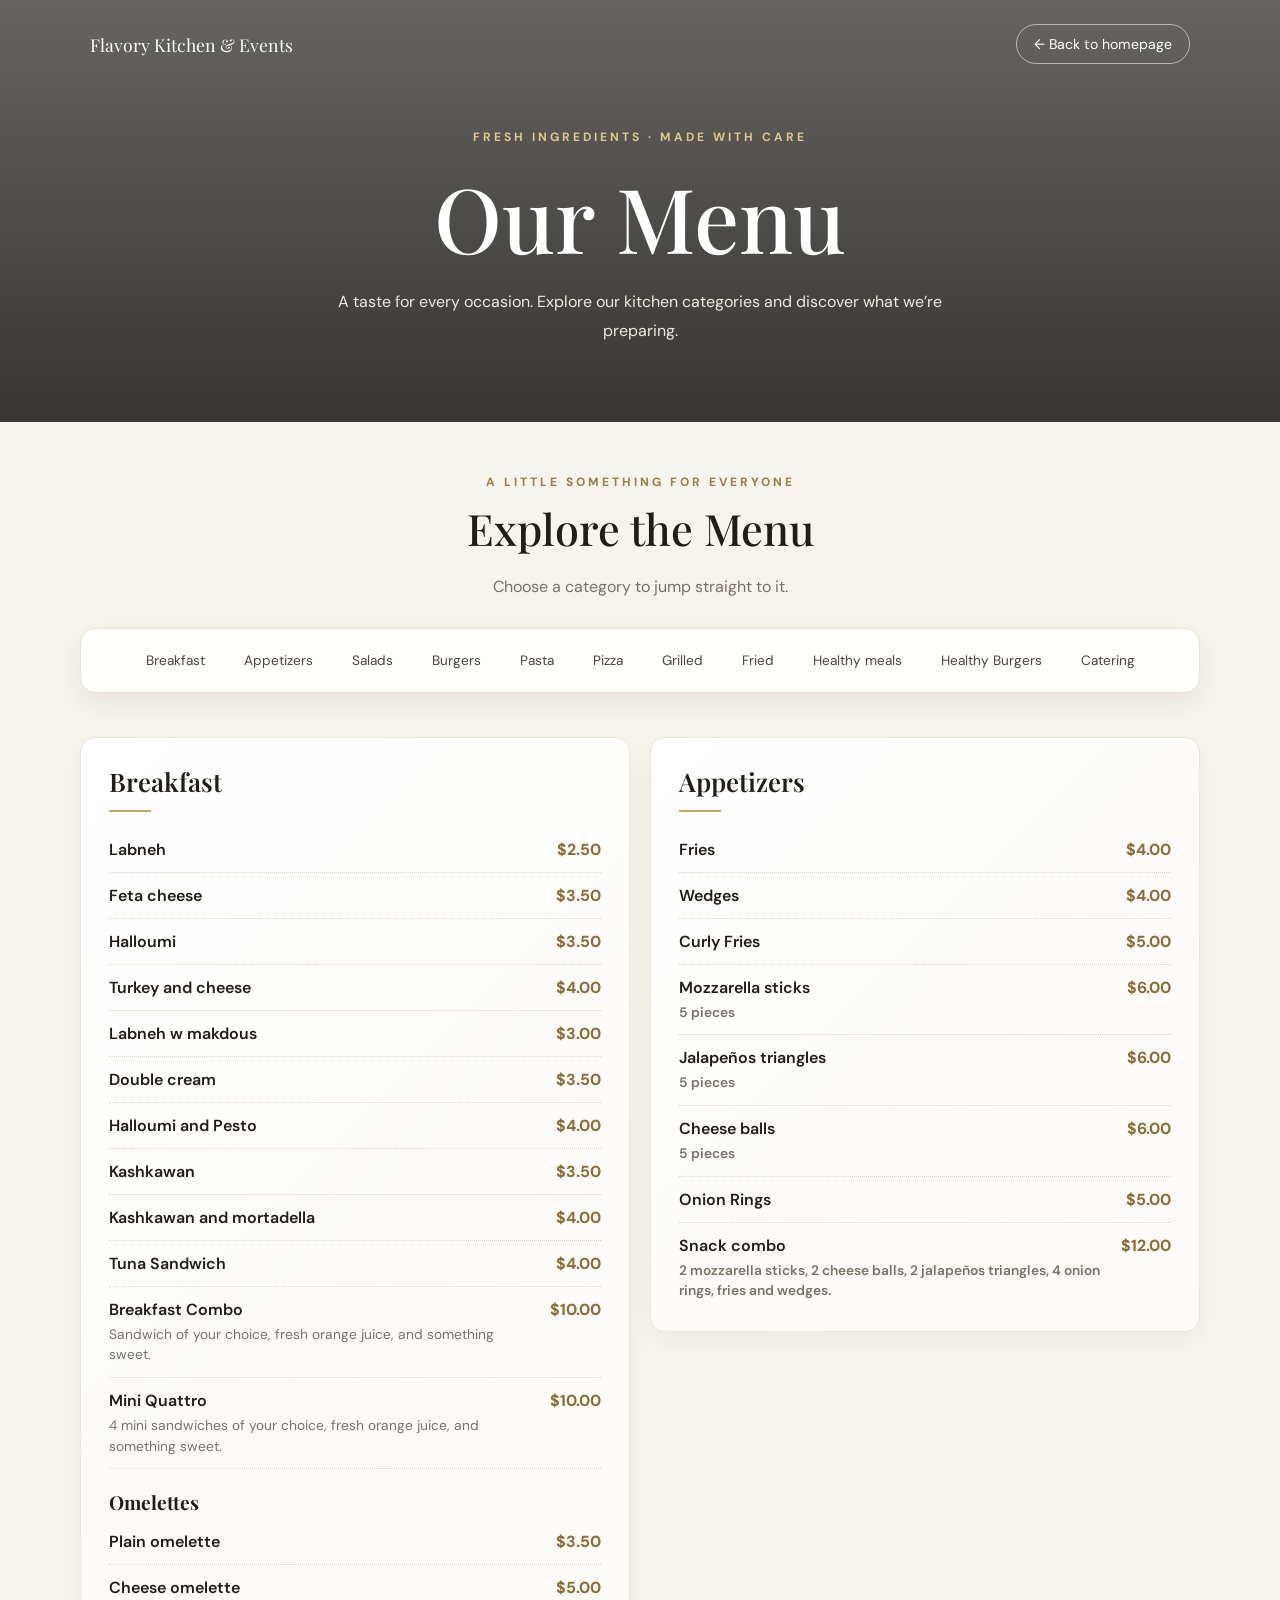
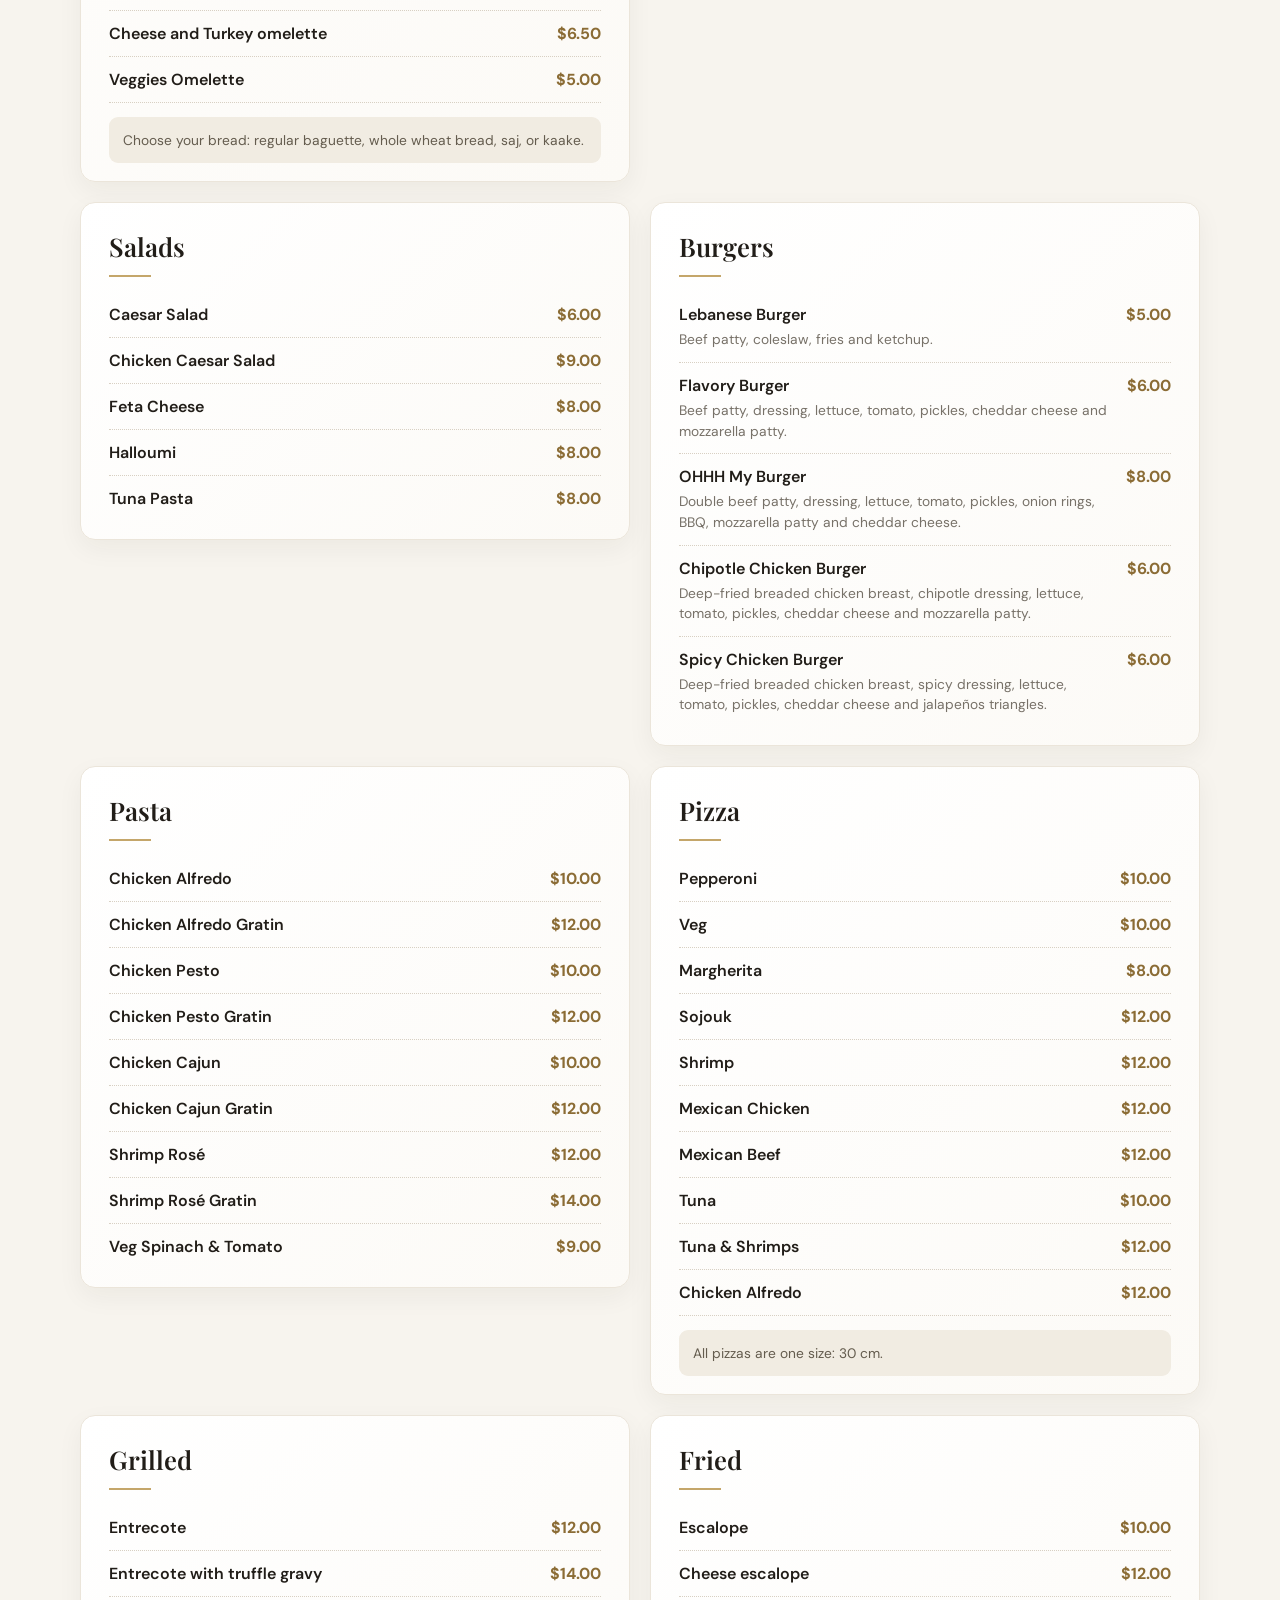
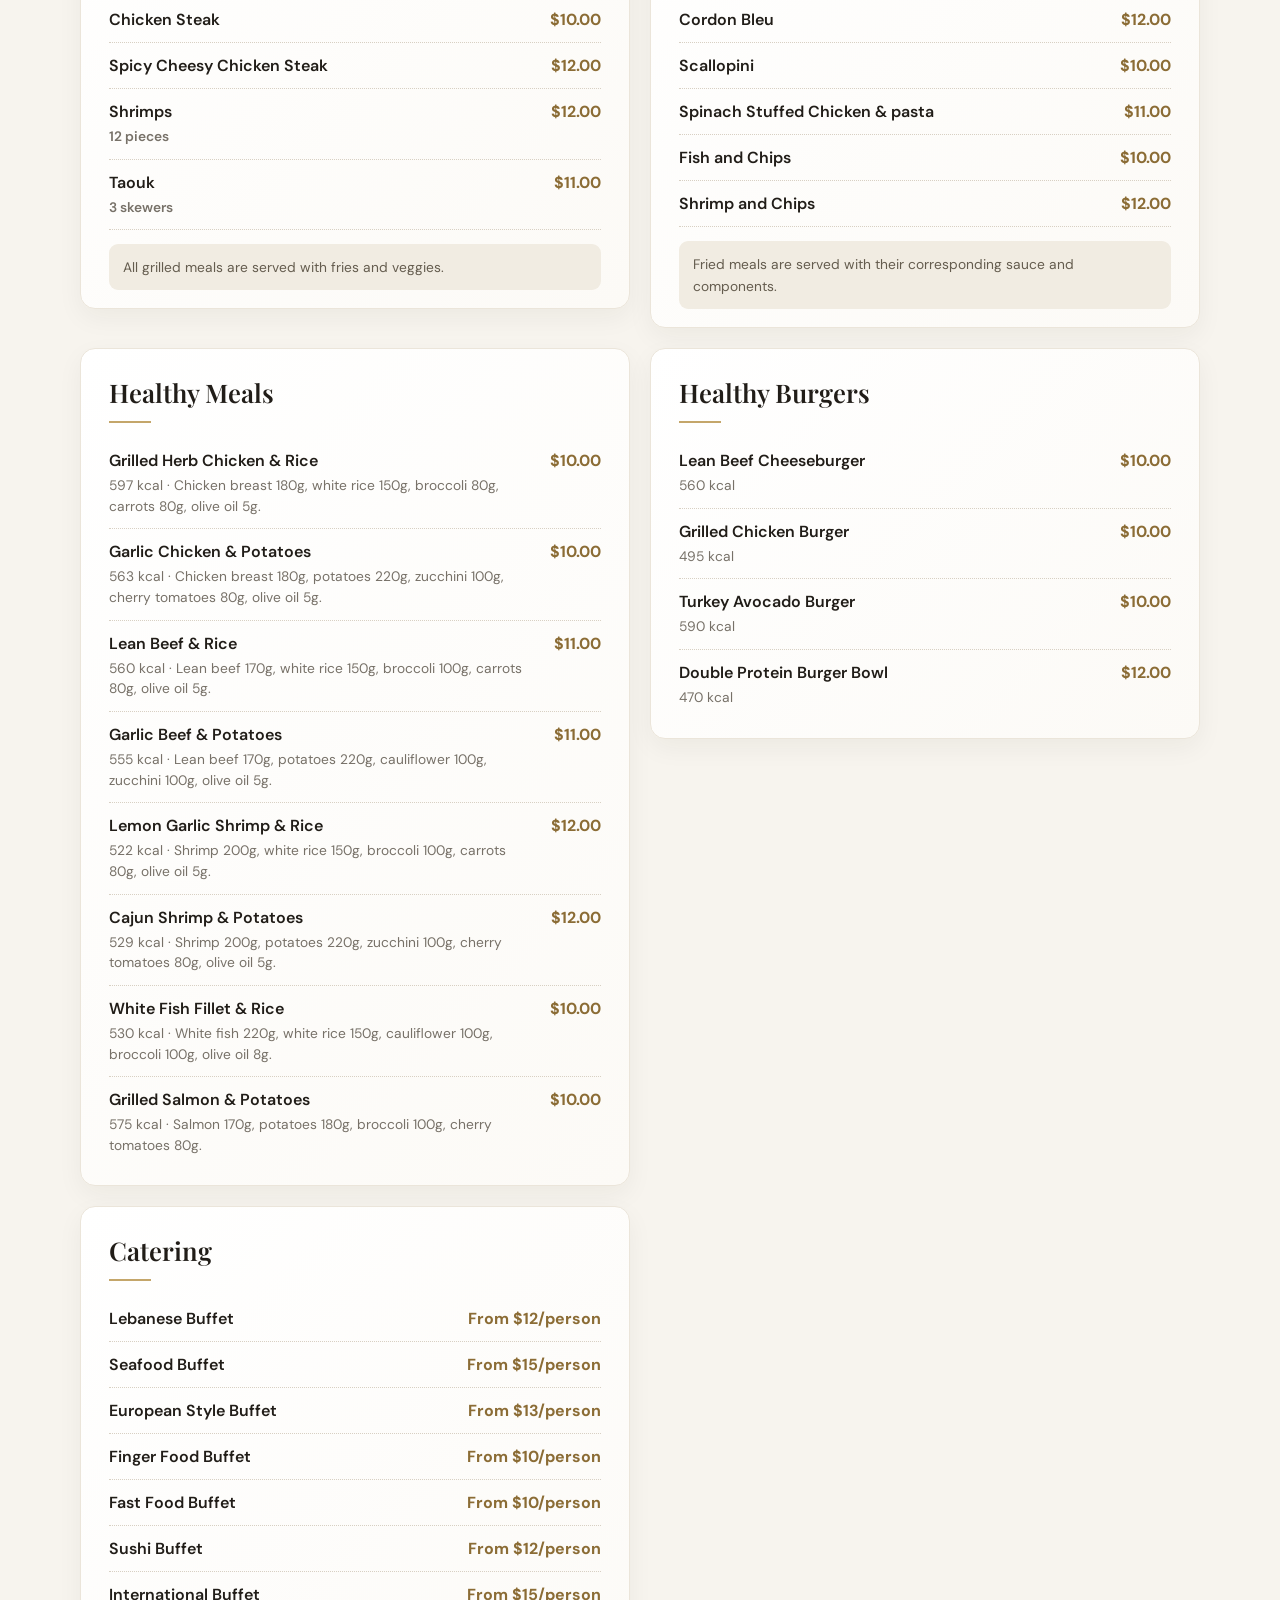
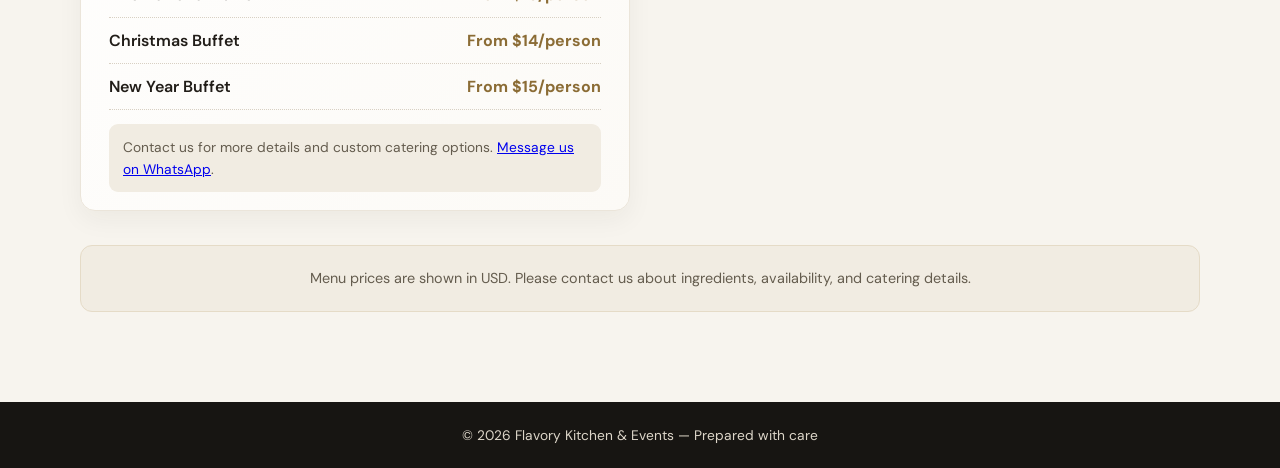
==== menu.html @ 2a4ef879 "Add breakfast combos and omelette choices" ====
<!DOCTYPE html>
<html lang="en">
<head>
  <meta charset="utf-8">
  <meta name="viewport" content="width=device-width, initial-scale=1">
  <meta name="description" content="Discover the Flavory Kitchen menu, prepared with care and inspired by fresh ingredients.">
  <title>Our Menu | Flavory Kitchen &amp; Events</title>
  <link rel="preconnect" href="https://fonts.googleapis.com">
  <link rel="preconnect" href="https://fonts.gstatic.com" crossorigin>
  <link href="https://fonts.googleapis.com/css2?family=DM+Sans:wght@400;500;600;700&family=Playfair+Display:wght@500;600;700&display=swap" rel="stylesheet">
  <style>
    :root { --ink:#211d18; --gold:#c4a66a; --cream:#f7f4ee; --muted:#777168; }
    * { box-sizing:border-box; }
    html { scroll-behavior:smooth; scroll-padding-top:24px; }
    body { margin:0; color:var(--ink); background:var(--cream); font-family:'DM Sans',sans-serif; }
    .hero { min-height:390px; padding:24px 7% 76px; color:#fff; text-align:center; background:linear-gradient(180deg,rgba(13,12,10,.62),rgba(13,12,10,.82)),url('https://images.unsplash.com/photo-1555244162-803834f70033?q=80&w=1800&auto=format&fit=crop') center 52%/cover; }
    .topbar { width:min(1200px,100%); margin:0 auto 65px; display:flex; justify-content:space-between; align-items:center; }
    .brand { color:#fff; text-decoration:none; font-family:'Playfair Display',serif; font-size:1.1rem; }
    .back { border:1px solid rgba(255,255,255,.55); border-radius:30px; padding:10px 17px; color:#fff; text-decoration:none; font-size:.88rem; transition:.2s; }
    .back:hover { border-color:var(--gold); color:var(--gold); }
    .eyebrow { color:#dfc58e; letter-spacing:3px; font-size:.75rem; font-weight:700; }
    h1,h2 { font-family:'Playfair Display',serif; }
    h1 { margin:12px 0; font-size:clamp(3rem,8vw,5.6rem); font-weight:500; }
    .hero p { max-width:620px; margin:0 auto; color:#eee9df; line-height:1.8; }
    main { width:min(1120px,88%); margin:auto; padding:52px 0 90px; }
    .intro { margin:0 auto 25px; text-align:center; }
    .intro .eyebrow { color:#9c7d43; }
    .intro h2 { margin:9px 0 10px; font-size:clamp(1.8rem,4vw,2.7rem); font-weight:500; }
    .intro p { color:var(--muted); line-height:1.7; }
    .category-nav { position:sticky; top:12px; z-index:5; display:flex; justify-content:center; flex-wrap:wrap; gap:9px; margin:28px 0 44px; padding:13px; border:1px solid #e8e1d5; border-radius:16px; background:rgba(255,255,255,.94); box-shadow:0 10px 30px rgba(37,30,18,.08); backdrop-filter:blur(10px); }
    .category-nav a { padding:9px 14px; border:1px solid transparent; border-radius:24px; color:#4b453a; text-decoration:none; font-size:.85rem; transition:.2s; }
    .category-nav a:hover,.category-nav a:focus-visible { color:#fff; background:#28231c; outline:none; }
    .menu-sections { display:grid; grid-template-columns:repeat(2,minmax(0,1fr)); gap:20px; align-items:start; }
    .menu-category { scroll-margin-top:125px; padding:26px 28px 18px; border:1px solid #ebe5da; border-radius:15px; background:linear-gradient(135deg,#fff 0%,#fcfaf6 100%); box-shadow:0 9px 26px rgba(40,32,20,.05); }
    .menu-category h2 { margin:0 0 5px; font-size:1.6rem; font-weight:600; }
    .rule { width:42px; height:2px; margin:12px 0 15px; background:var(--gold); }
    .menu-subheading { margin:20px 0 4px; font-family:'Playfair Display',serif; font-size:1.2rem; }
    .menu-item { display:flex; justify-content:space-between; gap:16px; padding:12px 0; border-bottom:1px dotted #d8d0c3; }
    .menu-item:last-child { border-bottom:0; }
    .item-name { font-weight:600; }
    .item-description { display:block; margin-top:4px; color:var(--muted); font-size:.86rem; line-height:1.5; }
    .item-price { flex:0 0 auto; color:#8b6c35; font-weight:700; white-space:nowrap; }
    .category-note { margin:14px 0 0; padding:12px 14px; border-radius:9px; color:#645c4e; background:#f1ece2; font-size:.86rem; line-height:1.6; }
    .note { margin:34px 0 0; padding:20px; border:1px solid #e5dbc7; border-radius:12px; color:#645c4e; text-align:center; line-height:1.7; background:#f1ece2; font-size:.9rem; }
    footer { padding:24px 16px; color:#ddd6c9; background:#171512; text-align:center; font-size:.86rem; }
    @media(max-width:700px) { .hero { min-height:340px; padding-bottom:58px; } .topbar { margin-bottom:55px; } .menu-sections { grid-template-columns:1fr; } .category-nav { position:static; } main { padding-top:40px; } }
    @media(prefers-reduced-motion:reduce) { html { scroll-behavior:auto; } *,*::before,*::after { transition:none !important; } }
  </style>
</head>
<body>
  <header class="hero">
    <div class="topbar">
      <a class="brand" href="index.html">Flavory Kitchen &amp; Events</a>
      <a class="back" href="index.html">← Back to homepage</a>
    </div>
    <div class="eyebrow">FRESH INGREDIENTS · MADE WITH CARE</div>
    <h1>Our Menu</h1>
    <p>A taste for every occasion. Explore our kitchen categories and discover what we’re preparing.</p>
  </header>
  <main>
    <div class="intro">
      <div class="eyebrow">A LITTLE SOMETHING FOR EVERYONE</div>
      <h2>Explore the Menu</h2>
      <p>Choose a category to jump straight to it.</p>
    </div>
    <nav class="category-nav" aria-label="Menu categories">
      <a href="#breakfast">Breakfast</a><a href="#appetizers">Appetizers</a><a href="#salads">Salads</a><a href="#burgers">Burgers</a><a href="#pasta">Pasta</a><a href="#pizza">Pizza</a><a href="#grilled">Grilled</a><a href="#fried">Fried</a><a href="#healthy-meals">Healthy meals</a><a href="#healthy-burgers">Healthy Burgers</a><a href="#catering">Catering</a>
    </nav>
    <div class="menu-sections">
      <section class="menu-category" id="breakfast">
        <h2>Breakfast</h2><div class="rule"></div>
        <div class="menu-item"><span class="item-name">Labneh</span><span class="item-price">$2.50</span></div>
        <div class="menu-item"><span class="item-name">Feta cheese</span><span class="item-price">$3.50</span></div>
        <div class="menu-item"><span class="item-name">Halloumi</span><span class="item-price">$3.50</span></div>
        <div class="menu-item"><span class="item-name">Turkey and cheese</span><span class="item-price">$4.00</span></div>
        <div class="menu-item"><span class="item-name">Labneh w makdous</span><span class="item-price">$3.00</span></div>
        <div class="menu-item"><span class="item-name">Double cream</span><span class="item-price">$3.50</span></div>
        <div class="menu-item"><span class="item-name">Halloumi and Pesto</span><span class="item-price">$4.00</span></div>
        <div class="menu-item"><span class="item-name">Kashkawan</span><span class="item-price">$3.50</span></div>
        <div class="menu-item"><span class="item-name">Kashkawan and mortadella</span><span class="item-price">$4.00</span></div>
        <div class="menu-item"><span class="item-name">Tuna Sandwich</span><span class="item-price">$4.00</span></div>
        <div class="menu-item"><span><span class="item-name">Breakfast Combo</span><span class="item-description">Sandwich of your choice, fresh orange juice, and something sweet.</span></span><span class="item-price">$10.00</span></div>
        <div class="menu-item"><span><span class="item-name">Mini Quattro</span><span class="item-description">4 mini sandwiches of your choice, fresh orange juice, and something sweet.</span></span><span class="item-price">$10.00</span></div>
        <h3 class="menu-subheading">Omelettes</h3>
        <div class="menu-item"><span class="item-name">Plain omelette</span><span class="item-price">$3.50</span></div>
        <div class="menu-item"><span class="item-name">Cheese omelette</span><span class="item-price">$5.00</span></div>
        <div class="menu-item"><span class="item-name">Cheese and Turkey omelette</span><span class="item-price">$6.50</span></div>
        <div class="menu-item"><span class="item-name">Veggies Omelette</span><span class="item-price">$5.00</span></div>
        <p class="category-note">Choose your bread: regular baguette, whole wheat bread, saj, or kaake.</p>
      </section>
      <section class="menu-category" id="appetizers">
        <h2>Appetizers</h2><div class="rule"></div>
        <div class="menu-item"><span class="item-name">Fries</span><span class="item-price">$4.00</span></div>
        <div class="menu-item"><span class="item-name">Wedges</span><span class="item-price">$4.00</span></div>
        <div class="menu-item"><span class="item-name">Curly Fries</span><span class="item-price">$5.00</span></div>
        <div class="menu-item"><span class="item-name">Mozzarella sticks<span class="item-description">5 pieces</span></span><span class="item-price">$6.00</span></div>
        <div class="menu-item"><span class="item-name">Jalapeños triangles<span class="item-description">5 pieces</span></span><span class="item-price">$6.00</span></div>
        <div class="menu-item"><span class="item-name">Cheese balls<span class="item-description">5 pieces</span></span><span class="item-price">$6.00</span></div>
        <div class="menu-item"><span class="item-name">Onion Rings</span><span class="item-price">$5.00</span></div>
        <div class="menu-item"><span class="item-name">Snack combo<span class="item-description">2 mozzarella sticks, 2 cheese balls, 2 jalapeños triangles, 4 onion rings, fries and wedges.</span></span><span class="item-price">$12.00</span></div>
      </section>
      <section class="menu-category" id="salads">
        <h2>Salads</h2><div class="rule"></div>
        <div class="menu-item"><span class="item-name">Caesar Salad</span><span class="item-price">$6.00</span></div>
        <div class="menu-item"><span class="item-name">Chicken Caesar Salad</span><span class="item-price">$9.00</span></div>
        <div class="menu-item"><span class="item-name">Feta Cheese</span><span class="item-price">$8.00</span></div>
        <div class="menu-item"><span class="item-name">Halloumi</span><span class="item-price">$8.00</span></div>
        <div class="menu-item"><span class="item-name">Tuna Pasta</span><span class="item-price">$8.00</span></div>
      </section>
      <section class="menu-category" id="burgers">
        <h2>Burgers</h2><div class="rule"></div>
        <div class="menu-item"><span><span class="item-name">Lebanese Burger</span><span class="item-description">Beef patty, coleslaw, fries and ketchup.</span></span><span class="item-price">$5.00</span></div>
        <div class="menu-item"><span><span class="item-name">Flavory Burger</span><span class="item-description">Beef patty, dressing, lettuce, tomato, pickles, cheddar cheese and mozzarella patty.</span></span><span class="item-price">$6.00</span></div>
        <div class="menu-item"><span><span class="item-name">OHHH My Burger</span><span class="item-description">Double beef patty, dressing, lettuce, tomato, pickles, onion rings, BBQ, mozzarella patty and cheddar cheese.</span></span><span class="item-price">$8.00</span></div>
        <div class="menu-item"><span><span class="item-name">Chipotle Chicken Burger</span><span class="item-description">Deep-fried breaded chicken breast, chipotle dressing, lettuce, tomato, pickles, cheddar cheese and mozzarella patty.</span></span><span class="item-price">$6.00</span></div>
        <div class="menu-item"><span><span class="item-name">Spicy Chicken Burger</span><span class="item-description">Deep-fried breaded chicken breast, spicy dressing, lettuce, tomato, pickles, cheddar cheese and jalapeños triangles.</span></span><span class="item-price">$6.00</span></div>
      </section>
      <section class="menu-category" id="pasta">
        <h2>Pasta</h2><div class="rule"></div>
        <div class="menu-item"><span class="item-name">Chicken Alfredo</span><span class="item-price">$10.00</span></div>
        <div class="menu-item"><span class="item-name">Chicken Alfredo Gratin</span><span class="item-price">$12.00</span></div>
        <div class="menu-item"><span class="item-name">Chicken Pesto</span><span class="item-price">$10.00</span></div>
        <div class="menu-item"><span class="item-name">Chicken Pesto Gratin</span><span class="item-price">$12.00</span></div>
        <div class="menu-item"><span class="item-name">Chicken Cajun</span><span class="item-price">$10.00</span></div>
        <div class="menu-item"><span class="item-name">Chicken Cajun Gratin</span><span class="item-price">$12.00</span></div>
        <div class="menu-item"><span class="item-name">Shrimp Rosé</span><span class="item-price">$12.00</span></div>
        <div class="menu-item"><span class="item-name">Shrimp Rosé Gratin</span><span class="item-price">$14.00</span></div>
        <div class="menu-item"><span class="item-name">Veg Spinach &amp; Tomato</span><span class="item-price">$9.00</span></div>
      </section>
      <section class="menu-category" id="pizza">
        <h2>Pizza</h2><div class="rule"></div>
        <div class="menu-item"><span class="item-name">Pepperoni</span><span class="item-price">$10.00</span></div>
        <div class="menu-item"><span class="item-name">Veg</span><span class="item-price">$10.00</span></div>
        <div class="menu-item"><span class="item-name">Margherita</span><span class="item-price">$8.00</span></div>
        <div class="menu-item"><span class="item-name">Sojouk</span><span class="item-price">$12.00</span></div>
        <div class="menu-item"><span class="item-name">Shrimp</span><span class="item-price">$12.00</span></div>
        <div class="menu-item"><span class="item-name">Mexican Chicken</span><span class="item-price">$12.00</span></div>
        <div class="menu-item"><span class="item-name">Mexican Beef</span><span class="item-price">$12.00</span></div>
        <div class="menu-item"><span class="item-name">Tuna</span><span class="item-price">$10.00</span></div>
        <div class="menu-item"><span class="item-name">Tuna &amp; Shrimps</span><span class="item-price">$12.00</span></div>
        <div class="menu-item"><span class="item-name">Chicken Alfredo</span><span class="item-price">$12.00</span></div>
        <p class="category-note">All pizzas are one size: 30 cm.</p>
      </section>
      <section class="menu-category" id="grilled">
        <h2>Grilled</h2><div class="rule"></div>
        <div class="menu-item"><span class="item-name">Entrecote</span><span class="item-price">$12.00</span></div>
        <div class="menu-item"><span class="item-name">Entrecote with truffle gravy</span><span class="item-price">$14.00</span></div>
        <div class="menu-item"><span class="item-name">Chicken Steak</span><span class="item-price">$10.00</span></div>
        <div class="menu-item"><span class="item-name">Spicy Cheesy Chicken Steak</span><span class="item-price">$12.00</span></div>
        <div class="menu-item"><span class="item-name">Shrimps<span class="item-description">12 pieces</span></span><span class="item-price">$12.00</span></div>
        <div class="menu-item"><span class="item-name">Taouk<span class="item-description">3 skewers</span></span><span class="item-price">$11.00</span></div>
        <p class="category-note">All grilled meals are served with fries and veggies.</p>
      </section>
      <section class="menu-category" id="fried">
        <h2>Fried</h2><div class="rule"></div>
        <div class="menu-item"><span class="item-name">Escalope</span><span class="item-price">$10.00</span></div>
        <div class="menu-item"><span class="item-name">Cheese escalope</span><span class="item-price">$12.00</span></div>
        <div class="menu-item"><span class="item-name">Cordon Bleu</span><span class="item-price">$12.00</span></div>
        <div class="menu-item"><span class="item-name">Scallopini</span><span class="item-price">$10.00</span></div>
        <div class="menu-item"><span class="item-name">Spinach Stuffed Chicken &amp; pasta</span><span class="item-price">$11.00</span></div>
        <div class="menu-item"><span class="item-name">Fish and Chips</span><span class="item-price">$10.00</span></div>
        <div class="menu-item"><span class="item-name">Shrimp and Chips</span><span class="item-price">$12.00</span></div>
        <p class="category-note">Fried meals are served with their corresponding sauce and components.</p>
      </section>
      <section class="menu-category" id="healthy-meals">
        <h2>Healthy Meals</h2><div class="rule"></div>
        <div class="menu-item"><span><span class="item-name">Grilled Herb Chicken &amp; Rice</span><span class="item-description">597 kcal · Chicken breast 180g, white rice 150g, broccoli 80g, carrots 80g, olive oil 5g.</span></span><span class="item-price">$10.00</span></div>
        <div class="menu-item"><span><span class="item-name">Garlic Chicken &amp; Potatoes</span><span class="item-description">563 kcal · Chicken breast 180g, potatoes 220g, zucchini 100g, cherry tomatoes 80g, olive oil 5g.</span></span><span class="item-price">$10.00</span></div>
        <div class="menu-item"><span><span class="item-name">Lean Beef &amp; Rice</span><span class="item-description">560 kcal · Lean beef 170g, white rice 150g, broccoli 100g, carrots 80g, olive oil 5g.</span></span><span class="item-price">$11.00</span></div>
        <div class="menu-item"><span><span class="item-name">Garlic Beef &amp; Potatoes</span><span class="item-description">555 kcal · Lean beef 170g, potatoes 220g, cauliflower 100g, zucchini 100g, olive oil 5g.</span></span><span class="item-price">$11.00</span></div>
        <div class="menu-item"><span><span class="item-name">Lemon Garlic Shrimp &amp; Rice</span><span class="item-description">522 kcal · Shrimp 200g, white rice 150g, broccoli 100g, carrots 80g, olive oil 5g.</span></span><span class="item-price">$12.00</span></div>
        <div class="menu-item"><span><span class="item-name">Cajun Shrimp &amp; Potatoes</span><span class="item-description">529 kcal · Shrimp 200g, potatoes 220g, zucchini 100g, cherry tomatoes 80g, olive oil 5g.</span></span><span class="item-price">$12.00</span></div>
        <div class="menu-item"><span><span class="item-name">White Fish Fillet &amp; Rice</span><span class="item-description">530 kcal · White fish 220g, white rice 150g, cauliflower 100g, broccoli 100g, olive oil 8g.</span></span><span class="item-price">$10.00</span></div>
        <div class="menu-item"><span><span class="item-name">Grilled Salmon &amp; Potatoes</span><span class="item-description">575 kcal · Salmon 170g, potatoes 180g, broccoli 100g, cherry tomatoes 80g.</span></span><span class="item-price">$10.00</span></div>
      </section>
      <section class="menu-category" id="healthy-burgers">
        <h2>Healthy Burgers</h2><div class="rule"></div>
        <div class="menu-item"><span><span class="item-name">Lean Beef Cheeseburger</span><span class="item-description">560 kcal</span></span><span class="item-price">$10.00</span></div>
        <div class="menu-item"><span><span class="item-name">Grilled Chicken Burger</span><span class="item-description">495 kcal</span></span><span class="item-price">$10.00</span></div>
        <div class="menu-item"><span><span class="item-name">Turkey Avocado Burger</span><span class="item-description">590 kcal</span></span><span class="item-price">$10.00</span></div>
        <div class="menu-item"><span><span class="item-name">Double Protein Burger Bowl</span><span class="item-description">470 kcal</span></span><span class="item-price">$12.00</span></div>
      </section>
      <section class="menu-category" id="catering">
        <h2>Catering</h2><div class="rule"></div>
        <div class="menu-item"><span class="item-name">Lebanese Buffet</span><span class="item-price">From $12/person</span></div>
        <div class="menu-item"><span class="item-name">Seafood Buffet</span><span class="item-price">From $15/person</span></div>
        <div class="menu-item"><span class="item-name">European Style Buffet</span><span class="item-price">From $13/person</span></div>
        <div class="menu-item"><span class="item-name">Finger Food Buffet</span><span class="item-price">From $10/person</span></div>
        <div class="menu-item"><span class="item-name">Fast Food Buffet</span><span class="item-price">From $10/person</span></div>
        <div class="menu-item"><span class="item-name">Sushi Buffet</span><span class="item-price">From $12/person</span></div>
        <div class="menu-item"><span class="item-name">International Buffet</span><span class="item-price">From $15/person</span></div>
        <div class="menu-item"><span class="item-name">Christmas Buffet</span><span class="item-price">From $14/person</span></div>
        <div class="menu-item"><span class="item-name">New Year Buffet</span><span class="item-price">From $15/person</span></div>
        <p class="category-note">Contact us for more details and custom catering options. <a href="https://wa.me/96181724372" target="_blank" rel="noopener noreferrer">Message us on WhatsApp</a>.</p>
      </section>
    </div>
    <p class="note">Menu prices are shown in USD. Please contact us about ingredients, availability, and catering details.</p>
  </main>
  <footer>© 2026 Flavory Kitchen &amp; Events — Prepared with care</footer>
</body>
</html>
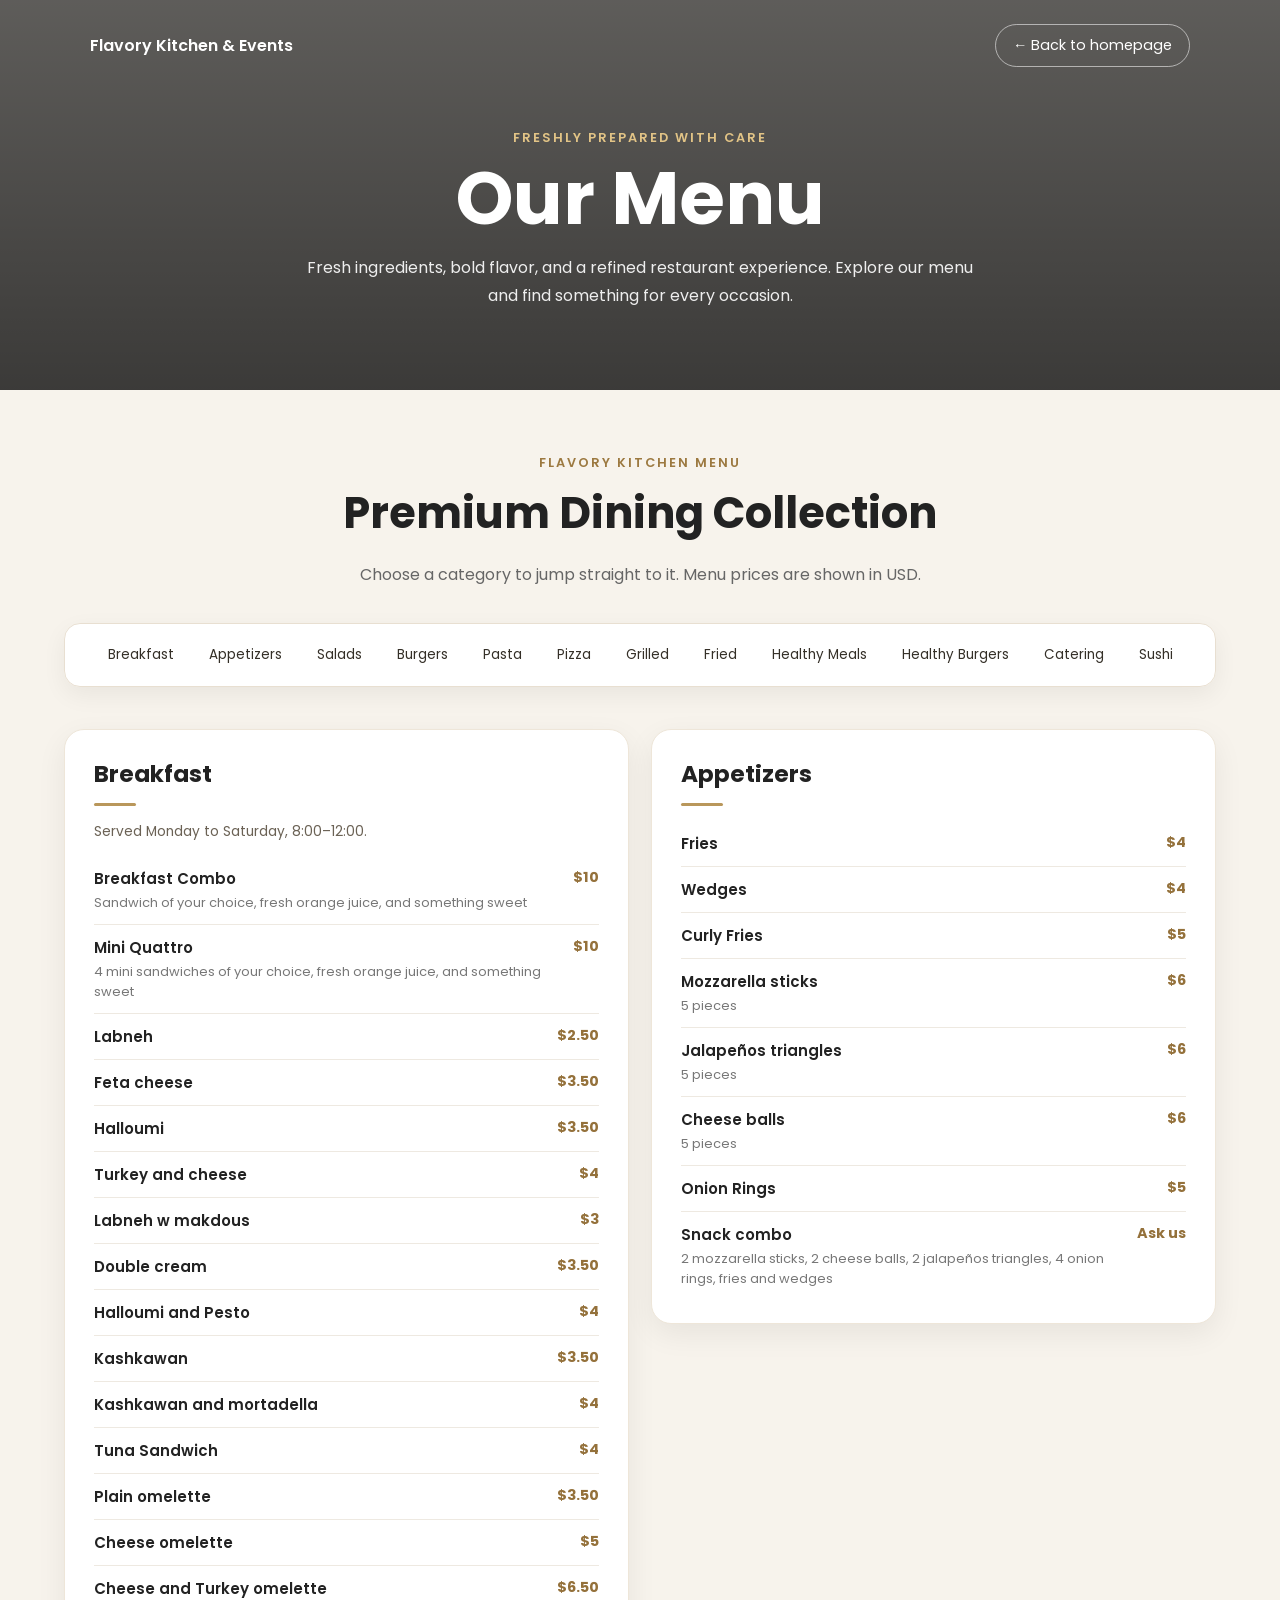
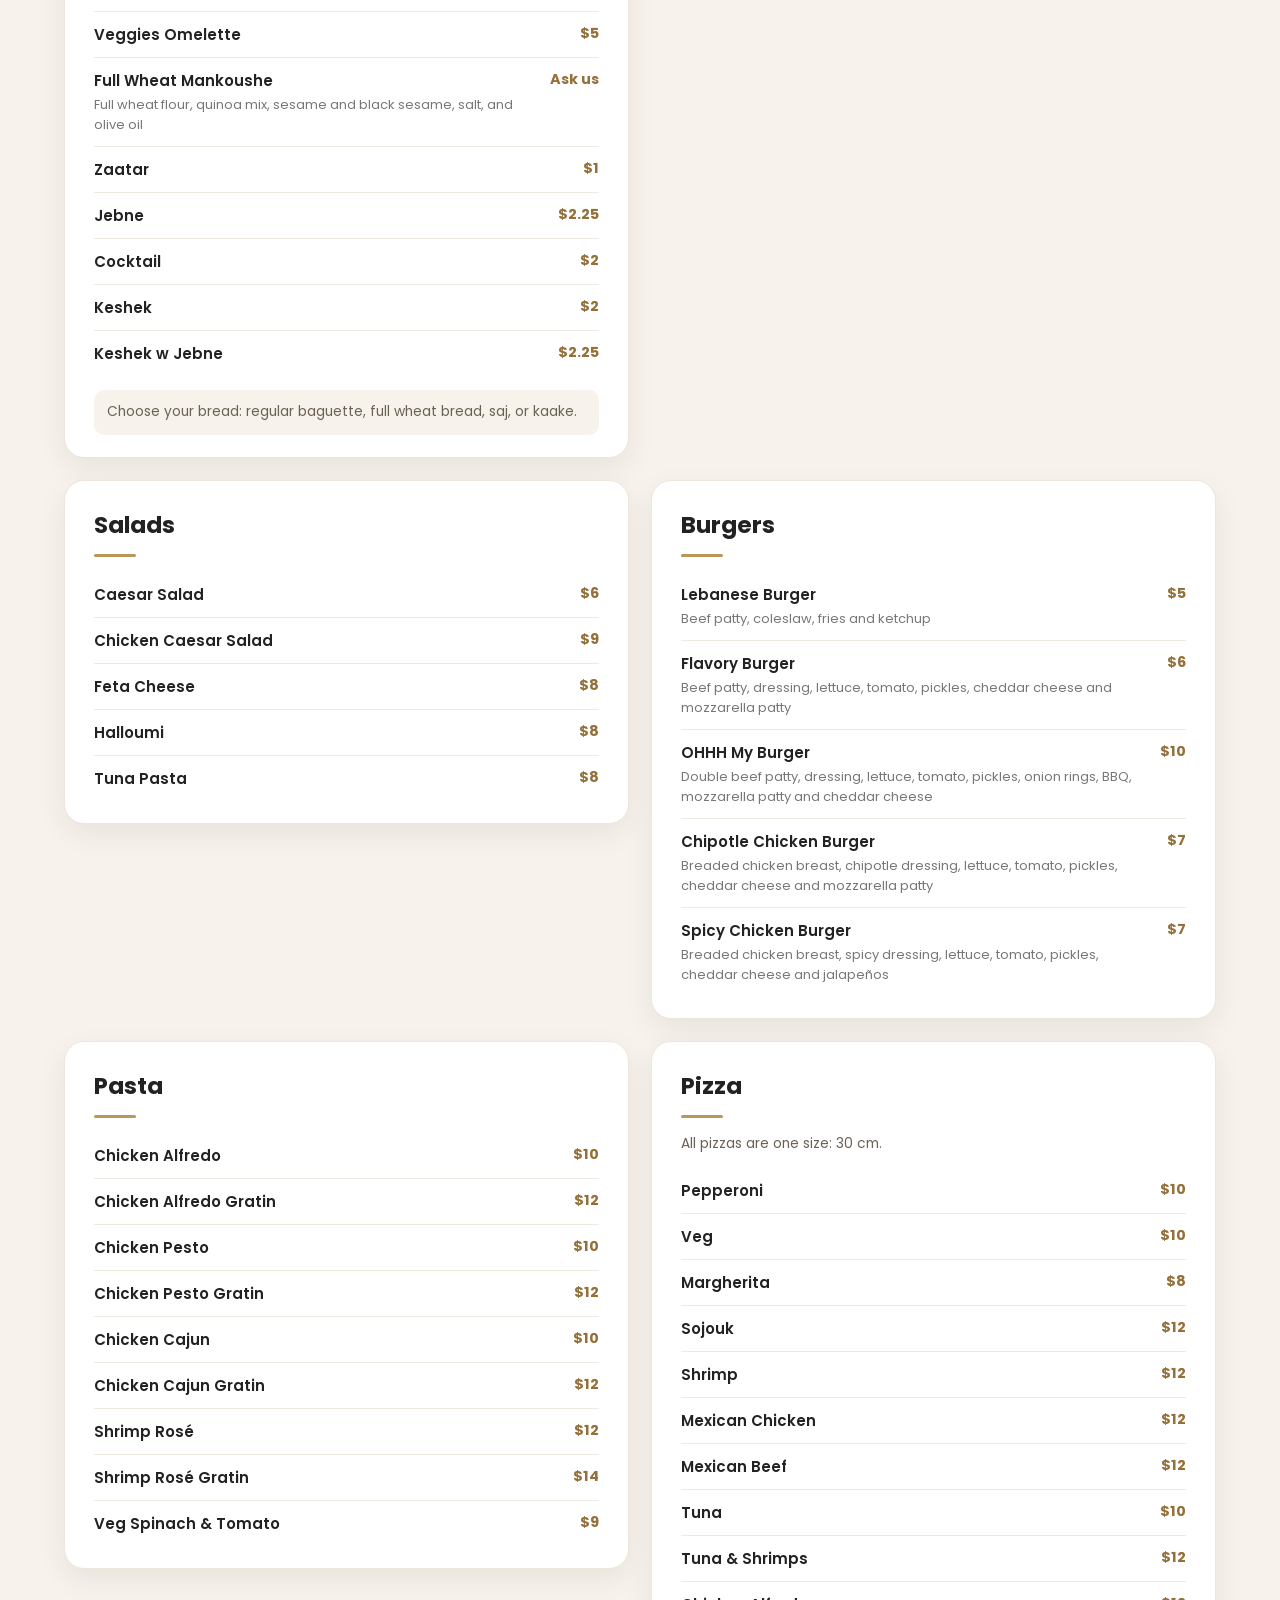
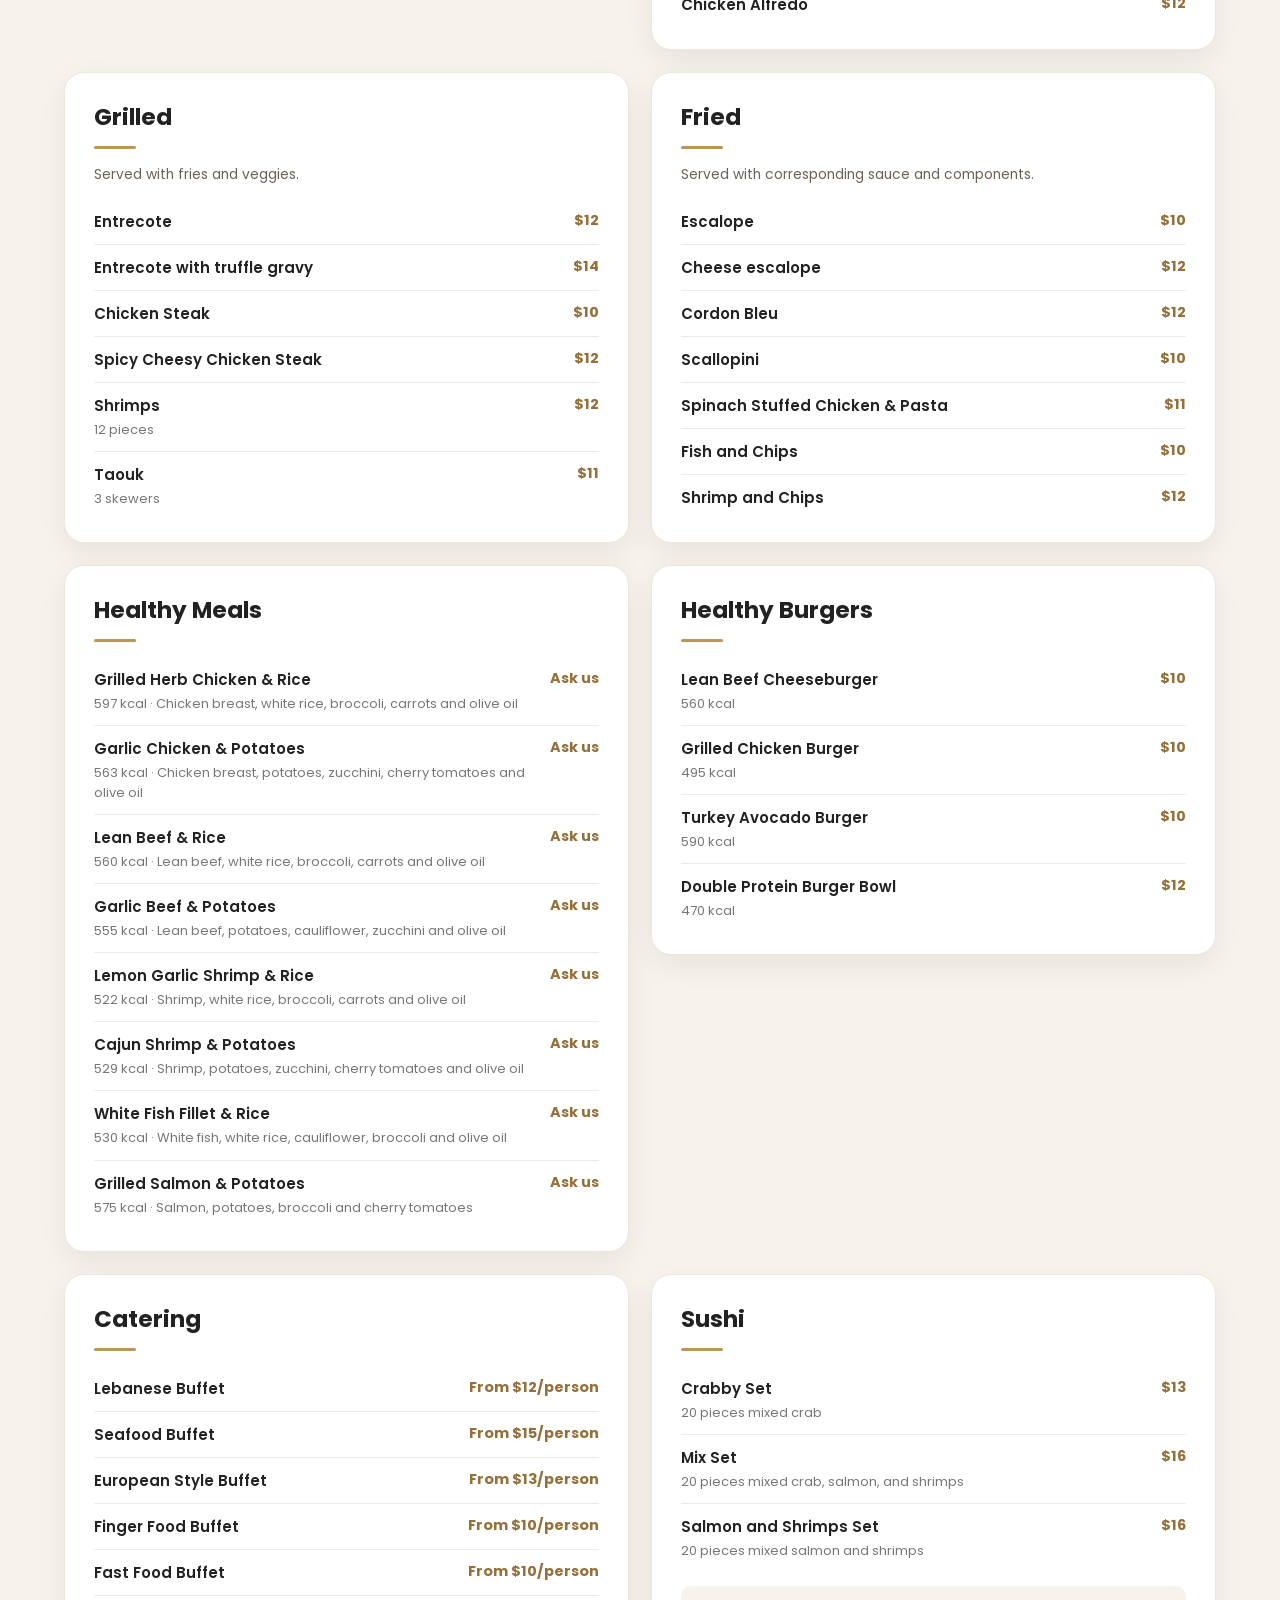
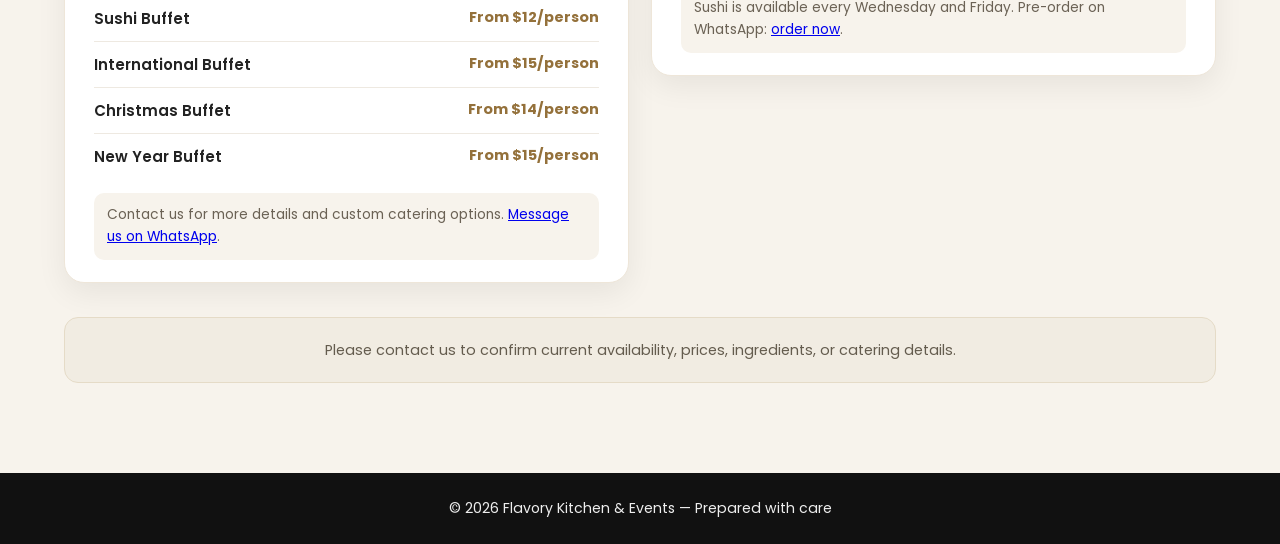
==== commit 86887e7a: "Restore standalone menu to earlier homepage design and content" ====
--- a/menu.html
+++ b/menu.html
@@ -3,47 +3,49 @@
 <head>
   <meta charset="utf-8">
   <meta name="viewport" content="width=device-width, initial-scale=1">
-  <meta name="description" content="Discover the Flavory Kitchen menu, prepared with care and inspired by fresh ingredients.">
+  <meta name="description" content="Explore the Flavory Kitchen menu, including breakfast, appetizers, burgers, pasta, pizza, sushi, and catering.">
   <title>Our Menu | Flavory Kitchen &amp; Events</title>
   <link rel="preconnect" href="https://fonts.googleapis.com">
   <link rel="preconnect" href="https://fonts.gstatic.com" crossorigin>
-  <link href="https://fonts.googleapis.com/css2?family=DM+Sans:wght@400;500;600;700&family=Playfair+Display:wght@500;600;700&display=swap" rel="stylesheet">
+  <link href="https://fonts.googleapis.com/css2?family=Poppins:wght@300;400;500;600;700&display=swap" rel="stylesheet">
   <style>
-    :root { --ink:#211d18; --gold:#c4a66a; --cream:#f7f4ee; --muted:#777168; }
+    :root { --gold:#b9975b; --ink:#222; --cream:#f7f3ec; --muted:#666; }
     * { box-sizing:border-box; }
     html { scroll-behavior:smooth; scroll-padding-top:24px; }
-    body { margin:0; color:var(--ink); background:var(--cream); font-family:'DM Sans',sans-serif; }
-    .hero { min-height:390px; padding:24px 7% 76px; color:#fff; text-align:center; background:linear-gradient(180deg,rgba(13,12,10,.62),rgba(13,12,10,.82)),url('https://images.unsplash.com/photo-1555244162-803834f70033?q=80&w=1800&auto=format&fit=crop') center 52%/cover; }
-    .topbar { width:min(1200px,100%); margin:0 auto 65px; display:flex; justify-content:space-between; align-items:center; }
-    .brand { color:#fff; text-decoration:none; font-family:'Playfair Display',serif; font-size:1.1rem; }
-    .back { border:1px solid rgba(255,255,255,.55); border-radius:30px; padding:10px 17px; color:#fff; text-decoration:none; font-size:.88rem; transition:.2s; }
-    .back:hover { border-color:var(--gold); color:var(--gold); }
-    .eyebrow { color:#dfc58e; letter-spacing:3px; font-size:.75rem; font-weight:700; }
-    h1,h2 { font-family:'Playfair Display',serif; }
-    h1 { margin:12px 0; font-size:clamp(3rem,8vw,5.6rem); font-weight:500; }
-    .hero p { max-width:620px; margin:0 auto; color:#eee9df; line-height:1.8; }
-    main { width:min(1120px,88%); margin:auto; padding:52px 0 90px; }
-    .intro { margin:0 auto 25px; text-align:center; }
-    .intro .eyebrow { color:#9c7d43; }
-    .intro h2 { margin:9px 0 10px; font-size:clamp(1.8rem,4vw,2.7rem); font-weight:500; }
+    body { margin:0; color:var(--ink); background:var(--cream); font-family:'Poppins',sans-serif; }
+    .hero { min-height:390px; padding:24px 7% 70px; color:#fff; text-align:center; background:linear-gradient(rgba(0,0,0,.62),rgba(0,0,0,.76)),url('https://images.unsplash.com/photo-1555244162-803834f70033?q=80&w=1800&auto=format&fit=crop') center/cover; }
+    .topbar { width:min(1200px,100%); margin:0 auto 62px; display:flex; justify-content:space-between; align-items:center; }
+    .brand { color:#fff; text-decoration:none; font-weight:600; }
+    .back { border:1px solid rgba(255,255,255,.55); border-radius:30px; padding:10px 17px; color:#fff; text-decoration:none; font-size:.9rem; transition:.2s; }
+    .back:hover { border-color:#e2c486; color:#e2c486; }
+    .eyebrow { color:#e2c486; letter-spacing:2px; font-size:.8rem; font-weight:600; }
+    h1,h2,h3 { font-family:'Poppins',sans-serif; }
+    h1 { margin:10px 0 12px; font-size:clamp(2.8rem,7vw,4.6rem); line-height:1.15; }
+    .hero p { max-width:680px; margin:0 auto; color:#eee; line-height:1.8; }
+    main { width:min(1200px,90%); margin:auto; padding:64px 0 90px; }
+    .intro { margin:0 auto 35px; text-align:center; }
+    .intro .eyebrow { color:#9c7940; }
+    .intro h2 { margin:9px 0 10px; font-size:clamp(1.9rem,4vw,2.7rem); }
     .intro p { color:var(--muted); line-height:1.7; }
-    .category-nav { position:sticky; top:12px; z-index:5; display:flex; justify-content:center; flex-wrap:wrap; gap:9px; margin:28px 0 44px; padding:13px; border:1px solid #e8e1d5; border-radius:16px; background:rgba(255,255,255,.94); box-shadow:0 10px 30px rgba(37,30,18,.08); backdrop-filter:blur(10px); }
-    .category-nav a { padding:9px 14px; border:1px solid transparent; border-radius:24px; color:#4b453a; text-decoration:none; font-size:.85rem; transition:.2s; }
+    .category-nav { position:sticky; top:10px; z-index:5; display:flex; justify-content:center; flex-wrap:wrap; gap:9px; margin:0 0 42px; padding:13px; border:1px solid #e8dfd1; border-radius:16px; background:rgba(255,255,255,.96); box-shadow:0 8px 24px rgba(0,0,0,.06); }
+    .category-nav a { padding:8px 13px; border-radius:24px; color:#342f27; text-decoration:none; font-size:.84rem; transition:.2s; }
     .category-nav a:hover,.category-nav a:focus-visible { color:#fff; background:#28231c; outline:none; }
-    .menu-sections { display:grid; grid-template-columns:repeat(2,minmax(0,1fr)); gap:20px; align-items:start; }
-    .menu-category { scroll-margin-top:125px; padding:26px 28px 18px; border:1px solid #ebe5da; border-radius:15px; background:linear-gradient(135deg,#fff 0%,#fcfaf6 100%); box-shadow:0 9px 26px rgba(40,32,20,.05); }
-    .menu-category h2 { margin:0 0 5px; font-size:1.6rem; font-weight:600; }
-    .rule { width:42px; height:2px; margin:12px 0 15px; background:var(--gold); }
-    .menu-subheading { margin:20px 0 4px; font-family:'Playfair Display',serif; font-size:1.2rem; }
-    .menu-item { display:flex; justify-content:space-between; gap:16px; padding:12px 0; border-bottom:1px dotted #d8d0c3; }
-    .menu-item:last-child { border-bottom:0; }
-    .item-name { font-weight:600; }
-    .item-description { display:block; margin-top:4px; color:var(--muted); font-size:.86rem; line-height:1.5; }
-    .item-price { flex:0 0 auto; color:#8b6c35; font-weight:700; white-space:nowrap; }
-    .category-note { margin:14px 0 0; padding:12px 14px; border-radius:9px; color:#645c4e; background:#f1ece2; font-size:.86rem; line-height:1.6; }
-    .note { margin:34px 0 0; padding:20px; border:1px solid #e5dbc7; border-radius:12px; color:#645c4e; text-align:center; line-height:1.7; background:#f1ece2; font-size:.9rem; }
-    footer { padding:24px 16px; color:#ddd6c9; background:#171512; text-align:center; font-size:.86rem; }
-    @media(max-width:700px) { .hero { min-height:340px; padding-bottom:58px; } .topbar { margin-bottom:55px; } .menu-sections { grid-template-columns:1fr; } .category-nav { position:static; } main { padding-top:40px; } }
+    .menu-grid { display:grid; grid-template-columns:repeat(2,minmax(0,1fr)); gap:22px; align-items:start; }
+    .menu-card { scroll-margin-top:118px; padding:27px 29px 22px; border:1px solid #eee6d9; border-radius:20px; background:#fff; box-shadow:0 10px 30px rgba(0,0,0,.065); transition:transform .25s,box-shadow .25s; }
+    .menu-card:hover { transform:translateY(-3px); box-shadow:0 15px 34px rgba(0,0,0,.09); }
+    .menu-card h2 { margin:0 0 6px; font-size:1.45rem; }
+    .rule { width:42px; height:3px; margin:12px 0 15px; border-radius:3px; background:var(--gold); }
+    .menu-note,.menu-footer-line { margin:0 0 12px; color:#6b6255; font-size:.86rem; line-height:1.65; }
+    .menu-list { list-style:none; margin:0; padding:0; }
+    .menu-list li { display:flex; justify-content:space-between; align-items:flex-start; gap:14px; padding:11px 0; border-bottom:1px solid #eee9e1; }
+    .menu-list li:last-child { border-bottom:0; }
+    .menu-list strong { display:block; font-size:.94rem; font-weight:600; }
+    .menu-subtext { display:block; margin-top:3px; color:#777; font-size:.81rem; line-height:1.55; }
+    .price { flex:0 0 auto; color:#94713b; font-weight:700; font-size:.9rem; white-space:nowrap; }
+    .menu-footer-line { margin:14px 0 0; padding:11px 13px; border-radius:10px; background:#f7f3ec; }
+    .note { margin:34px 0 0; padding:20px; border:1px solid #e5dbc7; border-radius:14px; color:#645c4e; text-align:center; line-height:1.7; background:#f1ece2; font-size:.9rem; }
+    footer { padding:25px 16px; color:#eee; background:#111; text-align:center; font-size:.88rem; }
+    @media(max-width:720px) { .hero { min-height:340px; padding-bottom:55px; } .topbar { margin-bottom:52px; } main { width:min(100% - 30px,600px); padding-top:42px; } .menu-grid { grid-template-columns:1fr; gap:16px; } .menu-card { padding:23px 21px 18px; } .category-nav { position:static; } }
     @media(prefers-reduced-motion:reduce) { html { scroll-behavior:auto; } *,*::before,*::after { transition:none !important; } }
   </style>
 </head>
@@ -53,148 +55,116 @@
       <a class="brand" href="index.html">Flavory Kitchen &amp; Events</a>
       <a class="back" href="index.html">← Back to homepage</a>
     </div>
-    <div class="eyebrow">FRESH INGREDIENTS · MADE WITH CARE</div>
+    <div class="eyebrow">FRESHLY PREPARED WITH CARE</div>
     <h1>Our Menu</h1>
-    <p>A taste for every occasion. Explore our kitchen categories and discover what we’re preparing.</p>
+    <p>Fresh ingredients, bold flavor, and a refined restaurant experience. Explore our menu and find something for every occasion.</p>
   </header>
   <main>
     <div class="intro">
-      <div class="eyebrow">A LITTLE SOMETHING FOR EVERYONE</div>
-      <h2>Explore the Menu</h2>
-      <p>Choose a category to jump straight to it.</p>
+      <div class="eyebrow">FLAVORY KITCHEN MENU</div>
+      <h2>Premium Dining Collection</h2>
+      <p>Choose a category to jump straight to it. Menu prices are shown in USD.</p>
     </div>
     <nav class="category-nav" aria-label="Menu categories">
-      <a href="#breakfast">Breakfast</a><a href="#appetizers">Appetizers</a><a href="#salads">Salads</a><a href="#burgers">Burgers</a><a href="#pasta">Pasta</a><a href="#pizza">Pizza</a><a href="#grilled">Grilled</a><a href="#fried">Fried</a><a href="#healthy-meals">Healthy meals</a><a href="#healthy-burgers">Healthy Burgers</a><a href="#catering">Catering</a>
+      <a href="#breakfast">Breakfast</a><a href="#appetizers">Appetizers</a><a href="#salads">Salads</a><a href="#burgers">Burgers</a><a href="#pasta">Pasta</a><a href="#pizza">Pizza</a><a href="#grilled">Grilled</a><a href="#fried">Fried</a><a href="#healthy-meals">Healthy Meals</a><a href="#healthy-burgers">Healthy Burgers</a><a href="#catering">Catering</a><a href="#sushi">Sushi</a>
     </nav>
-    <div class="menu-sections">
-      <section class="menu-category" id="breakfast">
+    <div class="menu-grid">
+      <section class="menu-card" id="breakfast">
         <h2>Breakfast</h2><div class="rule"></div>
-        <div class="menu-item"><span class="item-name">Labneh</span><span class="item-price">$2.50</span></div>
-        <div class="menu-item"><span class="item-name">Feta cheese</span><span class="item-price">$3.50</span></div>
-        <div class="menu-item"><span class="item-name">Halloumi</span><span class="item-price">$3.50</span></div>
-        <div class="menu-item"><span class="item-name">Turkey and cheese</span><span class="item-price">$4.00</span></div>
-        <div class="menu-item"><span class="item-name">Labneh w makdous</span><span class="item-price">$3.00</span></div>
-        <div class="menu-item"><span class="item-name">Double cream</span><span class="item-price">$3.50</span></div>
-        <div class="menu-item"><span class="item-name">Halloumi and Pesto</span><span class="item-price">$4.00</span></div>
-        <div class="menu-item"><span class="item-name">Kashkawan</span><span class="item-price">$3.50</span></div>
-        <div class="menu-item"><span class="item-name">Kashkawan and mortadella</span><span class="item-price">$4.00</span></div>
-        <div class="menu-item"><span class="item-name">Tuna Sandwich</span><span class="item-price">$4.00</span></div>
-        <div class="menu-item"><span><span class="item-name">Breakfast Combo</span><span class="item-description">Sandwich of your choice, fresh orange juice, and something sweet.</span></span><span class="item-price">$10.00</span></div>
-        <div class="menu-item"><span><span class="item-name">Mini Quattro</span><span class="item-description">4 mini sandwiches of your choice, fresh orange juice, and something sweet.</span></span><span class="item-price">$10.00</span></div>
-        <h3 class="menu-subheading">Omelettes</h3>
-        <div class="menu-item"><span class="item-name">Plain omelette</span><span class="item-price">$3.50</span></div>
-        <div class="menu-item"><span class="item-name">Cheese omelette</span><span class="item-price">$5.00</span></div>
-        <div class="menu-item"><span class="item-name">Cheese and Turkey omelette</span><span class="item-price">$6.50</span></div>
-        <div class="menu-item"><span class="item-name">Veggies Omelette</span><span class="item-price">$5.00</span></div>
-        <p class="category-note">Choose your bread: regular baguette, whole wheat bread, saj, or kaake.</p>
+        <p class="menu-note">Served Monday to Saturday, 8:00–12:00.</p>
+        <ul class="menu-list">
+          <li><div><strong>Breakfast Combo</strong><span class="menu-subtext">Sandwich of your choice, fresh orange juice, and something sweet</span></div><span class="price">$10</span></li>
+          <li><div><strong>Mini Quattro</strong><span class="menu-subtext">4 mini sandwiches of your choice, fresh orange juice, and something sweet</span></div><span class="price">$10</span></li>
+          <li><div><strong>Labneh</strong></div><span class="price">$2.50</span></li>
+          <li><div><strong>Feta cheese</strong></div><span class="price">$3.50</span></li>
+          <li><div><strong>Halloumi</strong></div><span class="price">$3.50</span></li>
+          <li><div><strong>Turkey and cheese</strong></div><span class="price">$4</span></li>
+          <li><div><strong>Labneh w makdous</strong></div><span class="price">$3</span></li>
+          <li><div><strong>Double cream</strong></div><span class="price">$3.50</span></li>
+          <li><div><strong>Halloumi and Pesto</strong></div><span class="price">$4</span></li>
+          <li><div><strong>Kashkawan</strong></div><span class="price">$3.50</span></li>
+          <li><div><strong>Kashkawan and mortadella</strong></div><span class="price">$4</span></li>
+          <li><div><strong>Tuna Sandwich</strong></div><span class="price">$4</span></li>
+          <li><div><strong>Plain omelette</strong></div><span class="price">$3.50</span></li>
+          <li><div><strong>Cheese omelette</strong></div><span class="price">$5</span></li>
+          <li><div><strong>Cheese and Turkey omelette</strong></div><span class="price">$6.50</span></li>
+          <li><div><strong>Veggies Omelette</strong></div><span class="price">$5</span></li>
+          <li><div><strong>Full Wheat Mankoushe</strong><span class="menu-subtext">Full wheat flour, quinoa mix, sesame and black sesame, salt, and olive oil</span></div><span class="price">Ask us</span></li>
+          <li><div><strong>Zaatar</strong></div><span class="price">$1</span></li>
+          <li><div><strong>Jebne</strong></div><span class="price">$2.25</span></li>
+          <li><div><strong>Cocktail</strong></div><span class="price">$2</span></li>
+          <li><div><strong>Keshek</strong></div><span class="price">$2</span></li>
+          <li><div><strong>Keshek w Jebne</strong></div><span class="price">$2.25</span></li>
+        </ul>
+        <p class="menu-footer-line">Choose your bread: regular baguette, full wheat bread, saj, or kaake.</p>
       </section>
-      <section class="menu-category" id="appetizers">
+      <section class="menu-card" id="appetizers">
         <h2>Appetizers</h2><div class="rule"></div>
-        <div class="menu-item"><span class="item-name">Fries</span><span class="item-price">$4.00</span></div>
-        <div class="menu-item"><span class="item-name">Wedges</span><span class="item-price">$4.00</span></div>
-        <div class="menu-item"><span class="item-name">Curly Fries</span><span class="item-price">$5.00</span></div>
-        <div class="menu-item"><span class="item-name">Mozzarella sticks<span class="item-description">5 pieces</span></span><span class="item-price">$6.00</span></div>
-        <div class="menu-item"><span class="item-name">Jalapeños triangles<span class="item-description">5 pieces</span></span><span class="item-price">$6.00</span></div>
-        <div class="menu-item"><span class="item-name">Cheese balls<span class="item-description">5 pieces</span></span><span class="item-price">$6.00</span></div>
-        <div class="menu-item"><span class="item-name">Onion Rings</span><span class="item-price">$5.00</span></div>
-        <div class="menu-item"><span class="item-name">Snack combo<span class="item-description">2 mozzarella sticks, 2 cheese balls, 2 jalapeños triangles, 4 onion rings, fries and wedges.</span></span><span class="item-price">$12.00</span></div>
+        <ul class="menu-list">
+          <li><div><strong>Fries</strong></div><span class="price">$4</span></li><li><div><strong>Wedges</strong></div><span class="price">$4</span></li><li><div><strong>Curly Fries</strong></div><span class="price">$5</span></li>
+          <li><div><strong>Mozzarella sticks</strong><span class="menu-subtext">5 pieces</span></div><span class="price">$6</span></li><li><div><strong>Jalapeños triangles</strong><span class="menu-subtext">5 pieces</span></div><span class="price">$6</span></li><li><div><strong>Cheese balls</strong><span class="menu-subtext">5 pieces</span></div><span class="price">$6</span></li><li><div><strong>Onion Rings</strong></div><span class="price">$5</span></li>
+          <li><div><strong>Snack combo</strong><span class="menu-subtext">2 mozzarella sticks, 2 cheese balls, 2 jalapeños triangles, 4 onion rings, fries and wedges</span></div><span class="price">Ask us</span></li>
+        </ul>
       </section>
-      <section class="menu-category" id="salads">
+      <section class="menu-card" id="salads">
         <h2>Salads</h2><div class="rule"></div>
-        <div class="menu-item"><span class="item-name">Caesar Salad</span><span class="item-price">$6.00</span></div>
-        <div class="menu-item"><span class="item-name">Chicken Caesar Salad</span><span class="item-price">$9.00</span></div>
-        <div class="menu-item"><span class="item-name">Feta Cheese</span><span class="item-price">$8.00</span></div>
-        <div class="menu-item"><span class="item-name">Halloumi</span><span class="item-price">$8.00</span></div>
-        <div class="menu-item"><span class="item-name">Tuna Pasta</span><span class="item-price">$8.00</span></div>
+        <ul class="menu-list"><li><div><strong>Caesar Salad</strong></div><span class="price">$6</span></li><li><div><strong>Chicken Caesar Salad</strong></div><span class="price">$9</span></li><li><div><strong>Feta Cheese</strong></div><span class="price">$8</span></li><li><div><strong>Halloumi</strong></div><span class="price">$8</span></li><li><div><strong>Tuna Pasta</strong></div><span class="price">$8</span></li></ul>
       </section>
-      <section class="menu-category" id="burgers">
+      <section class="menu-card" id="burgers">
         <h2>Burgers</h2><div class="rule"></div>
-        <div class="menu-item"><span><span class="item-name">Lebanese Burger</span><span class="item-description">Beef patty, coleslaw, fries and ketchup.</span></span><span class="item-price">$5.00</span></div>
-        <div class="menu-item"><span><span class="item-name">Flavory Burger</span><span class="item-description">Beef patty, dressing, lettuce, tomato, pickles, cheddar cheese and mozzarella patty.</span></span><span class="item-price">$6.00</span></div>
-        <div class="menu-item"><span><span class="item-name">OHHH My Burger</span><span class="item-description">Double beef patty, dressing, lettuce, tomato, pickles, onion rings, BBQ, mozzarella patty and cheddar cheese.</span></span><span class="item-price">$8.00</span></div>
-        <div class="menu-item"><span><span class="item-name">Chipotle Chicken Burger</span><span class="item-description">Deep-fried breaded chicken breast, chipotle dressing, lettuce, tomato, pickles, cheddar cheese and mozzarella patty.</span></span><span class="item-price">$6.00</span></div>
-        <div class="menu-item"><span><span class="item-name">Spicy Chicken Burger</span><span class="item-description">Deep-fried breaded chicken breast, spicy dressing, lettuce, tomato, pickles, cheddar cheese and jalapeños triangles.</span></span><span class="item-price">$6.00</span></div>
+        <ul class="menu-list">
+          <li><div><strong>Lebanese Burger</strong><span class="menu-subtext">Beef patty, coleslaw, fries and ketchup</span></div><span class="price">$5</span></li>
+          <li><div><strong>Flavory Burger</strong><span class="menu-subtext">Beef patty, dressing, lettuce, tomato, pickles, cheddar cheese and mozzarella patty</span></div><span class="price">$6</span></li>
+          <li><div><strong>OHHH My Burger</strong><span class="menu-subtext">Double beef patty, dressing, lettuce, tomato, pickles, onion rings, BBQ, mozzarella patty and cheddar cheese</span></div><span class="price">$10</span></li>
+          <li><div><strong>Chipotle Chicken Burger</strong><span class="menu-subtext">Breaded chicken breast, chipotle dressing, lettuce, tomato, pickles, cheddar cheese and mozzarella patty</span></div><span class="price">$7</span></li>
+          <li><div><strong>Spicy Chicken Burger</strong><span class="menu-subtext">Breaded chicken breast, spicy dressing, lettuce, tomato, pickles, cheddar cheese and jalapeños</span></div><span class="price">$7</span></li>
+        </ul>
       </section>
-      <section class="menu-category" id="pasta">
+      <section class="menu-card" id="pasta">
         <h2>Pasta</h2><div class="rule"></div>
-        <div class="menu-item"><span class="item-name">Chicken Alfredo</span><span class="item-price">$10.00</span></div>
-        <div class="menu-item"><span class="item-name">Chicken Alfredo Gratin</span><span class="item-price">$12.00</span></div>
-        <div class="menu-item"><span class="item-name">Chicken Pesto</span><span class="item-price">$10.00</span></div>
-        <div class="menu-item"><span class="item-name">Chicken Pesto Gratin</span><span class="item-price">$12.00</span></div>
-        <div class="menu-item"><span class="item-name">Chicken Cajun</span><span class="item-price">$10.00</span></div>
-        <div class="menu-item"><span class="item-name">Chicken Cajun Gratin</span><span class="item-price">$12.00</span></div>
-        <div class="menu-item"><span class="item-name">Shrimp Rosé</span><span class="item-price">$12.00</span></div>
-        <div class="menu-item"><span class="item-name">Shrimp Rosé Gratin</span><span class="item-price">$14.00</span></div>
-        <div class="menu-item"><span class="item-name">Veg Spinach &amp; Tomato</span><span class="item-price">$9.00</span></div>
+        <ul class="menu-list"><li><div><strong>Chicken Alfredo</strong></div><span class="price">$10</span></li><li><div><strong>Chicken Alfredo Gratin</strong></div><span class="price">$12</span></li><li><div><strong>Chicken Pesto</strong></div><span class="price">$10</span></li><li><div><strong>Chicken Pesto Gratin</strong></div><span class="price">$12</span></li><li><div><strong>Chicken Cajun</strong></div><span class="price">$10</span></li><li><div><strong>Chicken Cajun Gratin</strong></div><span class="price">$12</span></li><li><div><strong>Shrimp Rosé</strong></div><span class="price">$12</span></li><li><div><strong>Shrimp Rosé Gratin</strong></div><span class="price">$14</span></li><li><div><strong>Veg Spinach &amp; Tomato</strong></div><span class="price">$9</span></li></ul>
       </section>
-      <section class="menu-category" id="pizza">
-        <h2>Pizza</h2><div class="rule"></div>
-        <div class="menu-item"><span class="item-name">Pepperoni</span><span class="item-price">$10.00</span></div>
-        <div class="menu-item"><span class="item-name">Veg</span><span class="item-price">$10.00</span></div>
-        <div class="menu-item"><span class="item-name">Margherita</span><span class="item-price">$8.00</span></div>
-        <div class="menu-item"><span class="item-name">Sojouk</span><span class="item-price">$12.00</span></div>
-        <div class="menu-item"><span class="item-name">Shrimp</span><span class="item-price">$12.00</span></div>
-        <div class="menu-item"><span class="item-name">Mexican Chicken</span><span class="item-price">$12.00</span></div>
-        <div class="menu-item"><span class="item-name">Mexican Beef</span><span class="item-price">$12.00</span></div>
-        <div class="menu-item"><span class="item-name">Tuna</span><span class="item-price">$10.00</span></div>
-        <div class="menu-item"><span class="item-name">Tuna &amp; Shrimps</span><span class="item-price">$12.00</span></div>
-        <div class="menu-item"><span class="item-name">Chicken Alfredo</span><span class="item-price">$12.00</span></div>
-        <p class="category-note">All pizzas are one size: 30 cm.</p>
+      <section class="menu-card" id="pizza">
+        <h2>Pizza</h2><div class="rule"></div><p class="menu-note">All pizzas are one size: 30 cm.</p>
+        <ul class="menu-list"><li><div><strong>Pepperoni</strong></div><span class="price">$10</span></li><li><div><strong>Veg</strong></div><span class="price">$10</span></li><li><div><strong>Margherita</strong></div><span class="price">$8</span></li><li><div><strong>Sojouk</strong></div><span class="price">$12</span></li><li><div><strong>Shrimp</strong></div><span class="price">$12</span></li><li><div><strong>Mexican Chicken</strong></div><span class="price">$12</span></li><li><div><strong>Mexican Beef</strong></div><span class="price">$12</span></li><li><div><strong>Tuna</strong></div><span class="price">$10</span></li><li><div><strong>Tuna &amp; Shrimps</strong></div><span class="price">$12</span></li><li><div><strong>Chicken Alfredo</strong></div><span class="price">$12</span></li></ul>
       </section>
-      <section class="menu-category" id="grilled">
-        <h2>Grilled</h2><div class="rule"></div>
-        <div class="menu-item"><span class="item-name">Entrecote</span><span class="item-price">$12.00</span></div>
-        <div class="menu-item"><span class="item-name">Entrecote with truffle gravy</span><span class="item-price">$14.00</span></div>
-        <div class="menu-item"><span class="item-name">Chicken Steak</span><span class="item-price">$10.00</span></div>
-        <div class="menu-item"><span class="item-name">Spicy Cheesy Chicken Steak</span><span class="item-price">$12.00</span></div>
-        <div class="menu-item"><span class="item-name">Shrimps<span class="item-description">12 pieces</span></span><span class="item-price">$12.00</span></div>
-        <div class="menu-item"><span class="item-name">Taouk<span class="item-description">3 skewers</span></span><span class="item-price">$11.00</span></div>
-        <p class="category-note">All grilled meals are served with fries and veggies.</p>
+      <section class="menu-card" id="grilled">
+        <h2>Grilled</h2><div class="rule"></div><p class="menu-note">Served with fries and veggies.</p>
+        <ul class="menu-list"><li><div><strong>Entrecote</strong></div><span class="price">$12</span></li><li><div><strong>Entrecote with truffle gravy</strong></div><span class="price">$14</span></li><li><div><strong>Chicken Steak</strong></div><span class="price">$10</span></li><li><div><strong>Spicy Cheesy Chicken Steak</strong></div><span class="price">$12</span></li><li><div><strong>Shrimps</strong><span class="menu-subtext">12 pieces</span></div><span class="price">$12</span></li><li><div><strong>Taouk</strong><span class="menu-subtext">3 skewers</span></div><span class="price">$11</span></li></ul>
       </section>
-      <section class="menu-category" id="fried">
-        <h2>Fried</h2><div class="rule"></div>
-        <div class="menu-item"><span class="item-name">Escalope</span><span class="item-price">$10.00</span></div>
-        <div class="menu-item"><span class="item-name">Cheese escalope</span><span class="item-price">$12.00</span></div>
-        <div class="menu-item"><span class="item-name">Cordon Bleu</span><span class="item-price">$12.00</span></div>
-        <div class="menu-item"><span class="item-name">Scallopini</span><span class="item-price">$10.00</span></div>
-        <div class="menu-item"><span class="item-name">Spinach Stuffed Chicken &amp; pasta</span><span class="item-price">$11.00</span></div>
-        <div class="menu-item"><span class="item-name">Fish and Chips</span><span class="item-price">$10.00</span></div>
-        <div class="menu-item"><span class="item-name">Shrimp and Chips</span><span class="item-price">$12.00</span></div>
-        <p class="category-note">Fried meals are served with their corresponding sauce and components.</p>
+      <section class="menu-card" id="fried">
+        <h2>Fried</h2><div class="rule"></div><p class="menu-note">Served with corresponding sauce and components.</p>
+        <ul class="menu-list"><li><div><strong>Escalope</strong></div><span class="price">$10</span></li><li><div><strong>Cheese escalope</strong></div><span class="price">$12</span></li><li><div><strong>Cordon Bleu</strong></div><span class="price">$12</span></li><li><div><strong>Scallopini</strong></div><span class="price">$10</span></li><li><div><strong>Spinach Stuffed Chicken &amp; Pasta</strong></div><span class="price">$11</span></li><li><div><strong>Fish and Chips</strong></div><span class="price">$10</span></li><li><div><strong>Shrimp and Chips</strong></div><span class="price">$12</span></li></ul>
       </section>
-      <section class="menu-category" id="healthy-meals">
+      <section class="menu-card" id="healthy-meals">
         <h2>Healthy Meals</h2><div class="rule"></div>
-        <div class="menu-item"><span><span class="item-name">Grilled Herb Chicken &amp; Rice</span><span class="item-description">597 kcal · Chicken breast 180g, white rice 150g, broccoli 80g, carrots 80g, olive oil 5g.</span></span><span class="item-price">$10.00</span></div>
-        <div class="menu-item"><span><span class="item-name">Garlic Chicken &amp; Potatoes</span><span class="item-description">563 kcal · Chicken breast 180g, potatoes 220g, zucchini 100g, cherry tomatoes 80g, olive oil 5g.</span></span><span class="item-price">$10.00</span></div>
-        <div class="menu-item"><span><span class="item-name">Lean Beef &amp; Rice</span><span class="item-description">560 kcal · Lean beef 170g, white rice 150g, broccoli 100g, carrots 80g, olive oil 5g.</span></span><span class="item-price">$11.00</span></div>
-        <div class="menu-item"><span><span class="item-name">Garlic Beef &amp; Potatoes</span><span class="item-description">555 kcal · Lean beef 170g, potatoes 220g, cauliflower 100g, zucchini 100g, olive oil 5g.</span></span><span class="item-price">$11.00</span></div>
-        <div class="menu-item"><span><span class="item-name">Lemon Garlic Shrimp &amp; Rice</span><span class="item-description">522 kcal · Shrimp 200g, white rice 150g, broccoli 100g, carrots 80g, olive oil 5g.</span></span><span class="item-price">$12.00</span></div>
-        <div class="menu-item"><span><span class="item-name">Cajun Shrimp &amp; Potatoes</span><span class="item-description">529 kcal · Shrimp 200g, potatoes 220g, zucchini 100g, cherry tomatoes 80g, olive oil 5g.</span></span><span class="item-price">$12.00</span></div>
-        <div class="menu-item"><span><span class="item-name">White Fish Fillet &amp; Rice</span><span class="item-description">530 kcal · White fish 220g, white rice 150g, cauliflower 100g, broccoli 100g, olive oil 8g.</span></span><span class="item-price">$10.00</span></div>
-        <div class="menu-item"><span><span class="item-name">Grilled Salmon &amp; Potatoes</span><span class="item-description">575 kcal · Salmon 170g, potatoes 180g, broccoli 100g, cherry tomatoes 80g.</span></span><span class="item-price">$10.00</span></div>
+        <ul class="menu-list">
+          <li><div><strong>Grilled Herb Chicken &amp; Rice</strong><span class="menu-subtext">597 kcal · Chicken breast, white rice, broccoli, carrots and olive oil</span></div><span class="price">Ask us</span></li>
+          <li><div><strong>Garlic Chicken &amp; Potatoes</strong><span class="menu-subtext">563 kcal · Chicken breast, potatoes, zucchini, cherry tomatoes and olive oil</span></div><span class="price">Ask us</span></li>
+          <li><div><strong>Lean Beef &amp; Rice</strong><span class="menu-subtext">560 kcal · Lean beef, white rice, broccoli, carrots and olive oil</span></div><span class="price">Ask us</span></li>
+          <li><div><strong>Garlic Beef &amp; Potatoes</strong><span class="menu-subtext">555 kcal · Lean beef, potatoes, cauliflower, zucchini and olive oil</span></div><span class="price">Ask us</span></li>
+          <li><div><strong>Lemon Garlic Shrimp &amp; Rice</strong><span class="menu-subtext">522 kcal · Shrimp, white rice, broccoli, carrots and olive oil</span></div><span class="price">Ask us</span></li>
+          <li><div><strong>Cajun Shrimp &amp; Potatoes</strong><span class="menu-subtext">529 kcal · Shrimp, potatoes, zucchini, cherry tomatoes and olive oil</span></div><span class="price">Ask us</span></li>
+          <li><div><strong>White Fish Fillet &amp; Rice</strong><span class="menu-subtext">530 kcal · White fish, white rice, cauliflower, broccoli and olive oil</span></div><span class="price">Ask us</span></li>
+          <li><div><strong>Grilled Salmon &amp; Potatoes</strong><span class="menu-subtext">575 kcal · Salmon, potatoes, broccoli and cherry tomatoes</span></div><span class="price">Ask us</span></li>
+        </ul>
       </section>
-      <section class="menu-category" id="healthy-burgers">
+      <section class="menu-card" id="healthy-burgers">
         <h2>Healthy Burgers</h2><div class="rule"></div>
-        <div class="menu-item"><span><span class="item-name">Lean Beef Cheeseburger</span><span class="item-description">560 kcal</span></span><span class="item-price">$10.00</span></div>
-        <div class="menu-item"><span><span class="item-name">Grilled Chicken Burger</span><span class="item-description">495 kcal</span></span><span class="item-price">$10.00</span></div>
-        <div class="menu-item"><span><span class="item-name">Turkey Avocado Burger</span><span class="item-description">590 kcal</span></span><span class="item-price">$10.00</span></div>
-        <div class="menu-item"><span><span class="item-name">Double Protein Burger Bowl</span><span class="item-description">470 kcal</span></span><span class="item-price">$12.00</span></div>
+        <ul class="menu-list"><li><div><strong>Lean Beef Cheeseburger</strong><span class="menu-subtext">560 kcal</span></div><span class="price">$10</span></li><li><div><strong>Grilled Chicken Burger</strong><span class="menu-subtext">495 kcal</span></div><span class="price">$10</span></li><li><div><strong>Turkey Avocado Burger</strong><span class="menu-subtext">590 kcal</span></div><span class="price">$10</span></li><li><div><strong>Double Protein Burger Bowl</strong><span class="menu-subtext">470 kcal</span></div><span class="price">$12</span></li></ul>
       </section>
-      <section class="menu-category" id="catering">
+      <section class="menu-card" id="catering">
         <h2>Catering</h2><div class="rule"></div>
-        <div class="menu-item"><span class="item-name">Lebanese Buffet</span><span class="item-price">From $12/person</span></div>
-        <div class="menu-item"><span class="item-name">Seafood Buffet</span><span class="item-price">From $15/person</span></div>
-        <div class="menu-item"><span class="item-name">European Style Buffet</span><span class="item-price">From $13/person</span></div>
-        <div class="menu-item"><span class="item-name">Finger Food Buffet</span><span class="item-price">From $10/person</span></div>
-        <div class="menu-item"><span class="item-name">Fast Food Buffet</span><span class="item-price">From $10/person</span></div>
-        <div class="menu-item"><span class="item-name">Sushi Buffet</span><span class="item-price">From $12/person</span></div>
-        <div class="menu-item"><span class="item-name">International Buffet</span><span class="item-price">From $15/person</span></div>
-        <div class="menu-item"><span class="item-name">Christmas Buffet</span><span class="item-price">From $14/person</span></div>
-        <div class="menu-item"><span class="item-name">New Year Buffet</span><span class="item-price">From $15/person</span></div>
-        <p class="category-note">Contact us for more details and custom catering options. <a href="https://wa.me/96181724372" target="_blank" rel="noopener noreferrer">Message us on WhatsApp</a>.</p>
+        <ul class="menu-list"><li><div><strong>Lebanese Buffet</strong></div><span class="price">From $12/person</span></li><li><div><strong>Seafood Buffet</strong></div><span class="price">From $15/person</span></li><li><div><strong>European Style Buffet</strong></div><span class="price">From $13/person</span></li><li><div><strong>Finger Food Buffet</strong></div><span class="price">From $10/person</span></li><li><div><strong>Fast Food Buffet</strong></div><span class="price">From $10/person</span></li><li><div><strong>Sushi Buffet</strong></div><span class="price">From $12/person</span></li><li><div><strong>International Buffet</strong></div><span class="price">From $15/person</span></li><li><div><strong>Christmas Buffet</strong></div><span class="price">From $14/person</span></li><li><div><strong>New Year Buffet</strong></div><span class="price">From $15/person</span></li></ul>
+        <p class="menu-footer-line">Contact us for more details and custom catering options. <a href="https://wa.me/96181724372" target="_blank" rel="noopener noreferrer">Message us on WhatsApp</a>.</p>
+      </section>
+      <section class="menu-card" id="sushi">
+        <h2>Sushi</h2><div class="rule"></div>
+        <ul class="menu-list"><li><div><strong>Crabby Set</strong><span class="menu-subtext">20 pieces mixed crab</span></div><span class="price">$13</span></li><li><div><strong>Mix Set</strong><span class="menu-subtext">20 pieces mixed crab, salmon, and shrimps</span></div><span class="price">$16</span></li><li><div><strong>Salmon and Shrimps Set</strong><span class="menu-subtext">20 pieces mixed salmon and shrimps</span></div><span class="price">$16</span></li></ul>
+        <p class="menu-footer-line">Sushi is available every Wednesday and Friday. Pre-order on WhatsApp: <a href="https://wa.me/96170305029" target="_blank" rel="noopener noreferrer">order now</a>.</p>
       </section>
     </div>
-    <p class="note">Menu prices are shown in USD. Please contact us about ingredients, availability, and catering details.</p>
+    <p class="note">Please contact us to confirm current availability, prices, ingredients, or catering details.</p>
   </main>
   <footer>© 2026 Flavory Kitchen &amp; Events — Prepared with care</footer>
 </body>
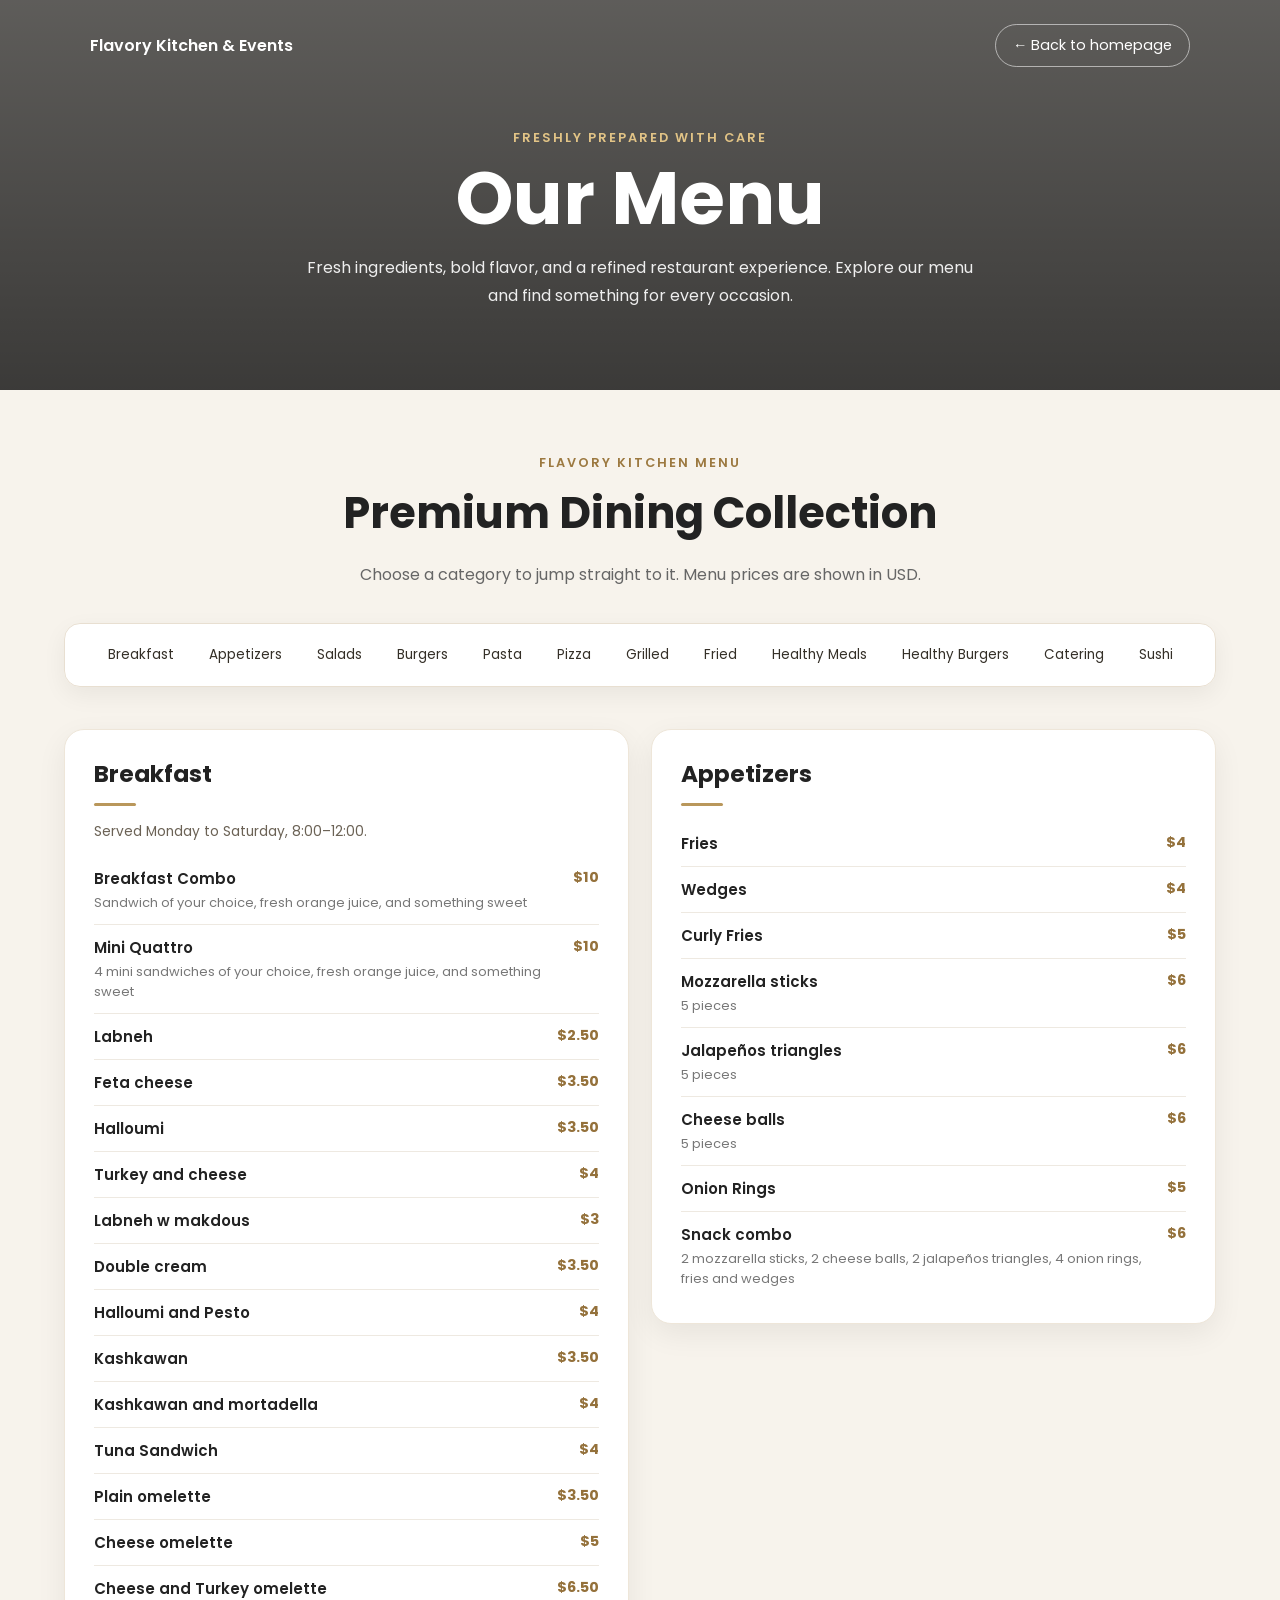
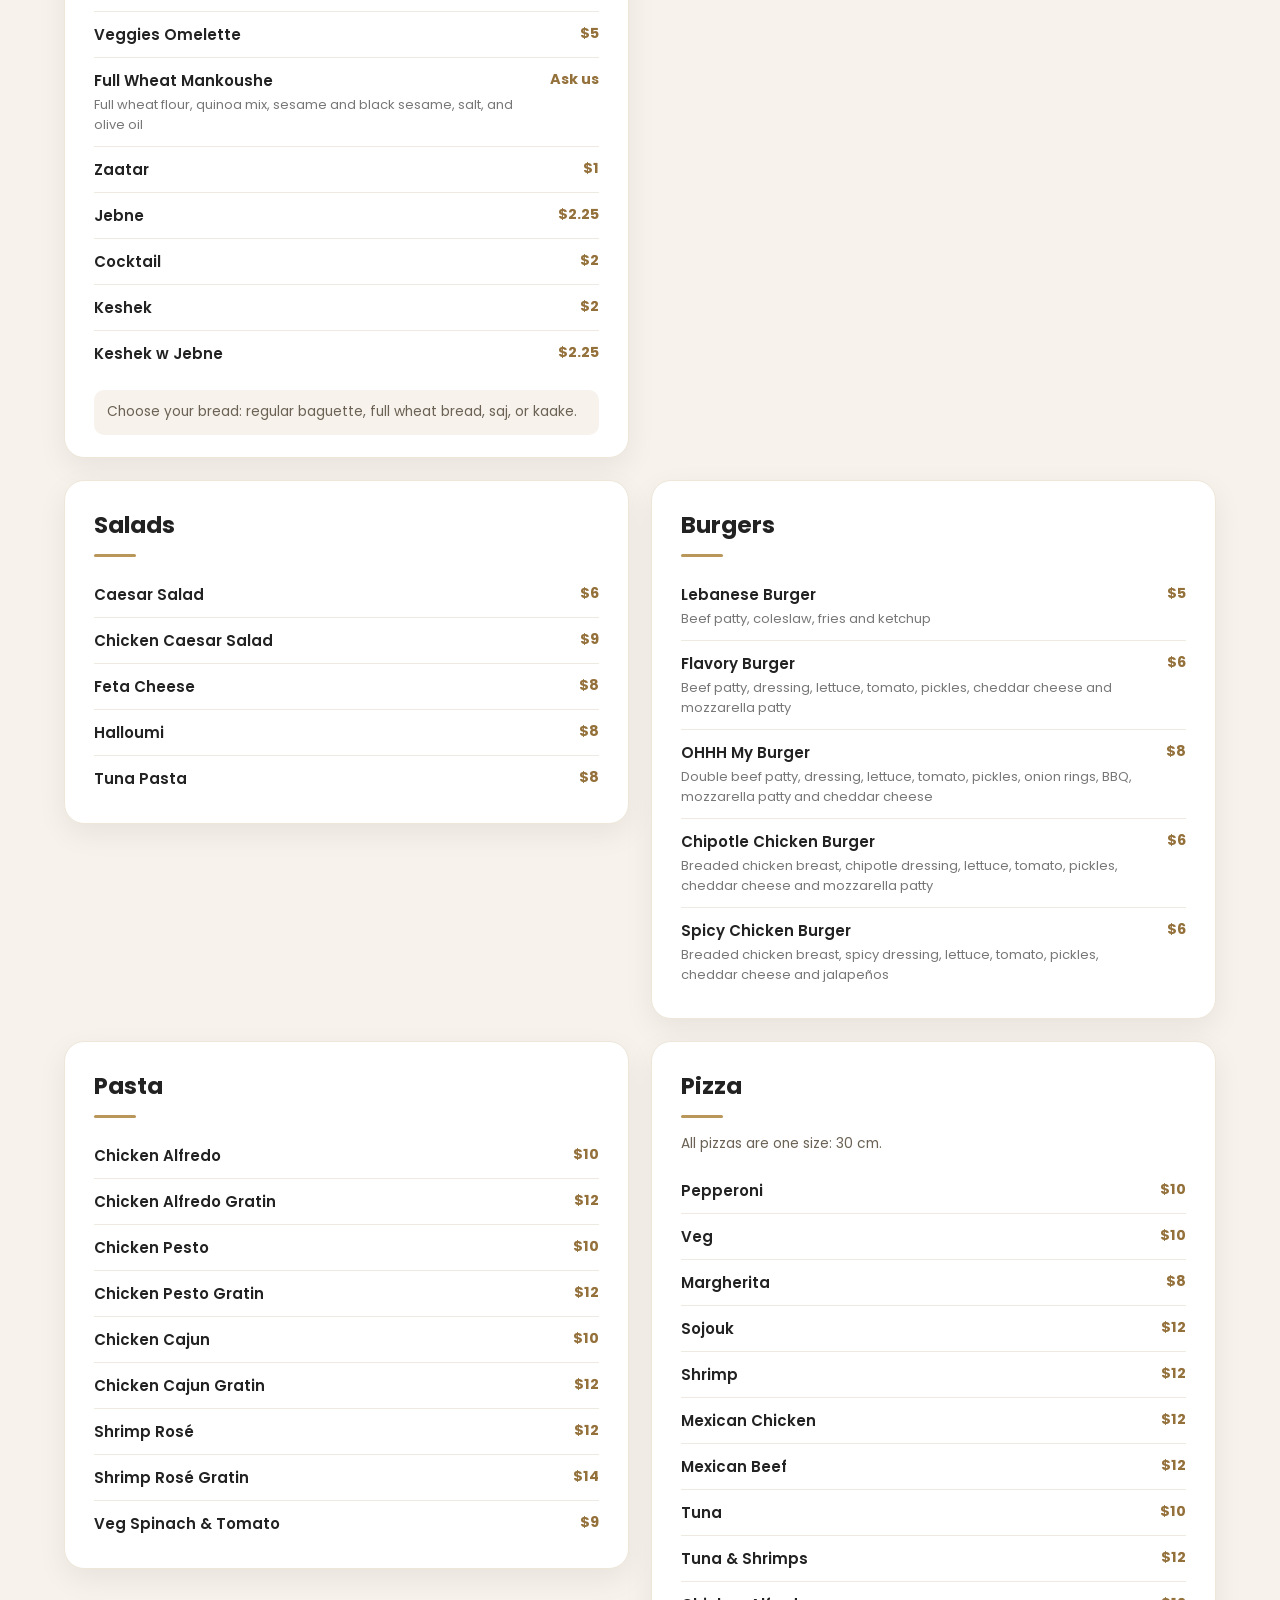
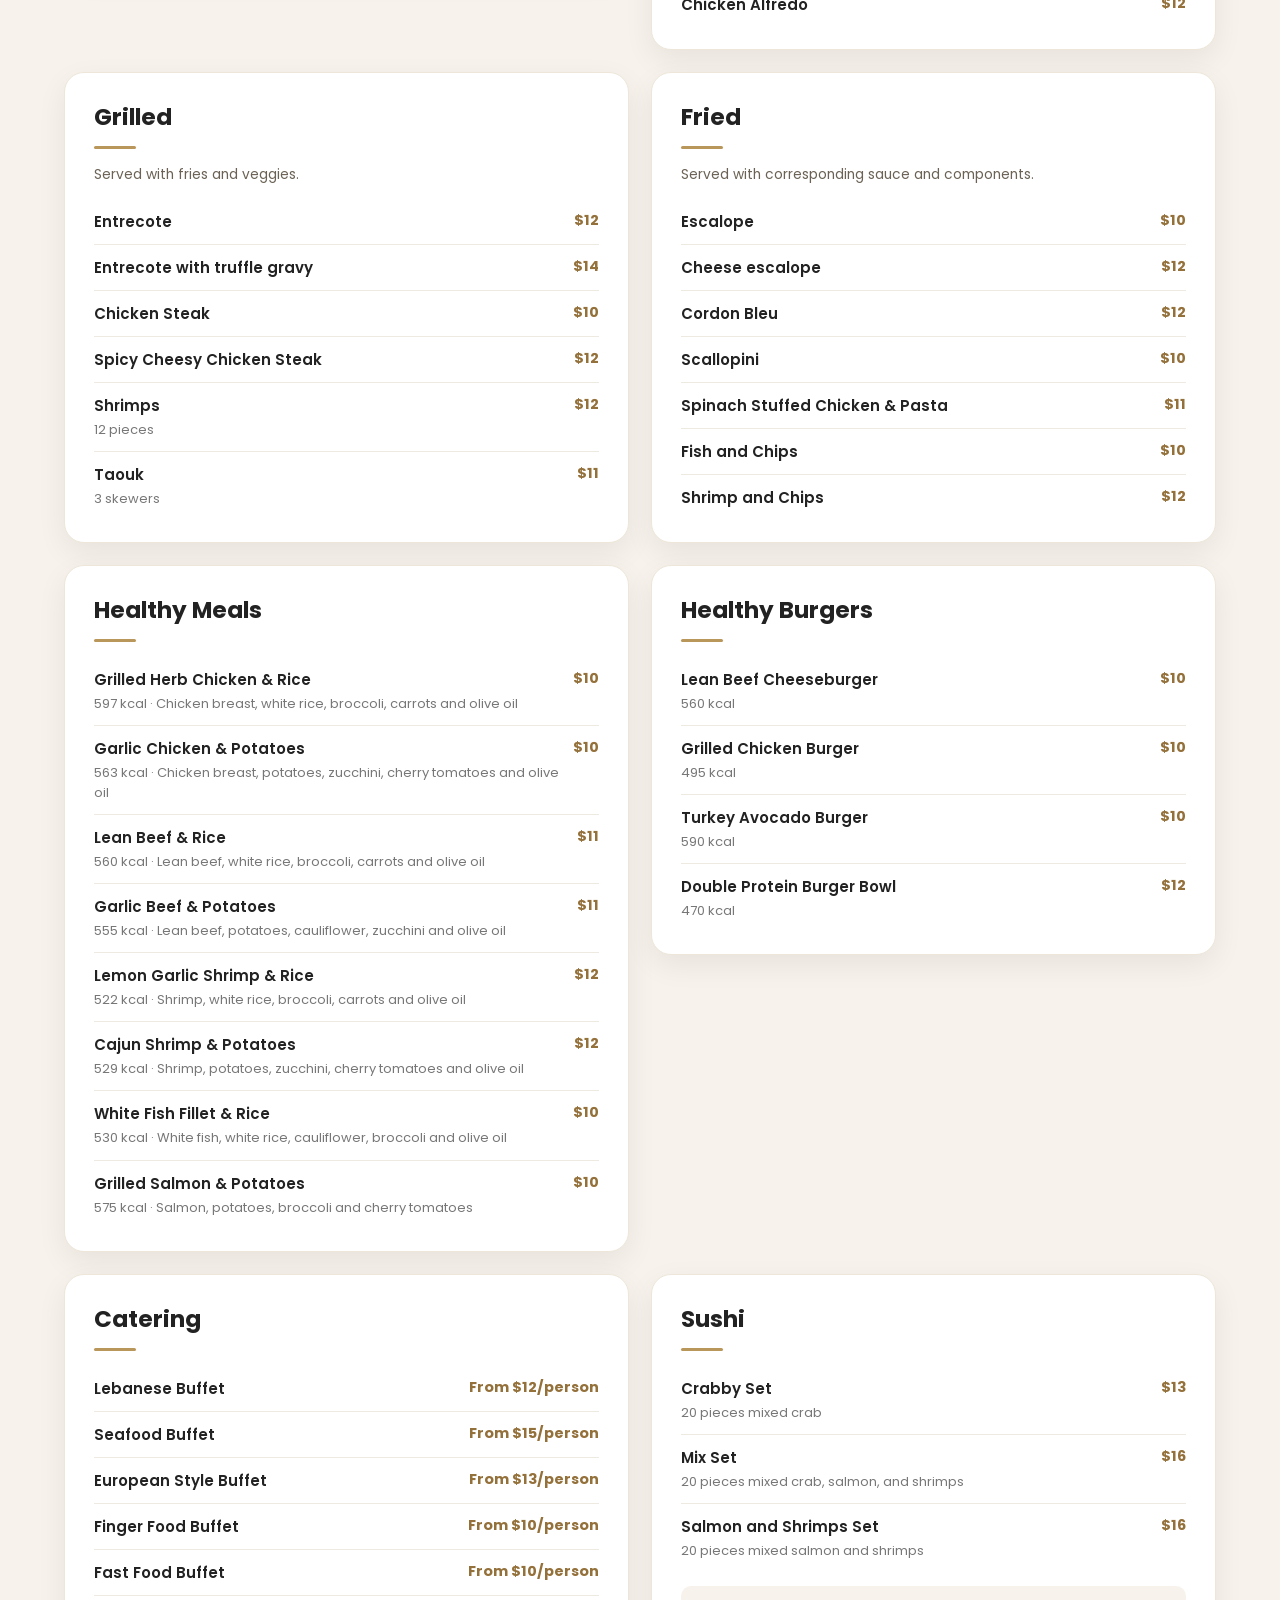
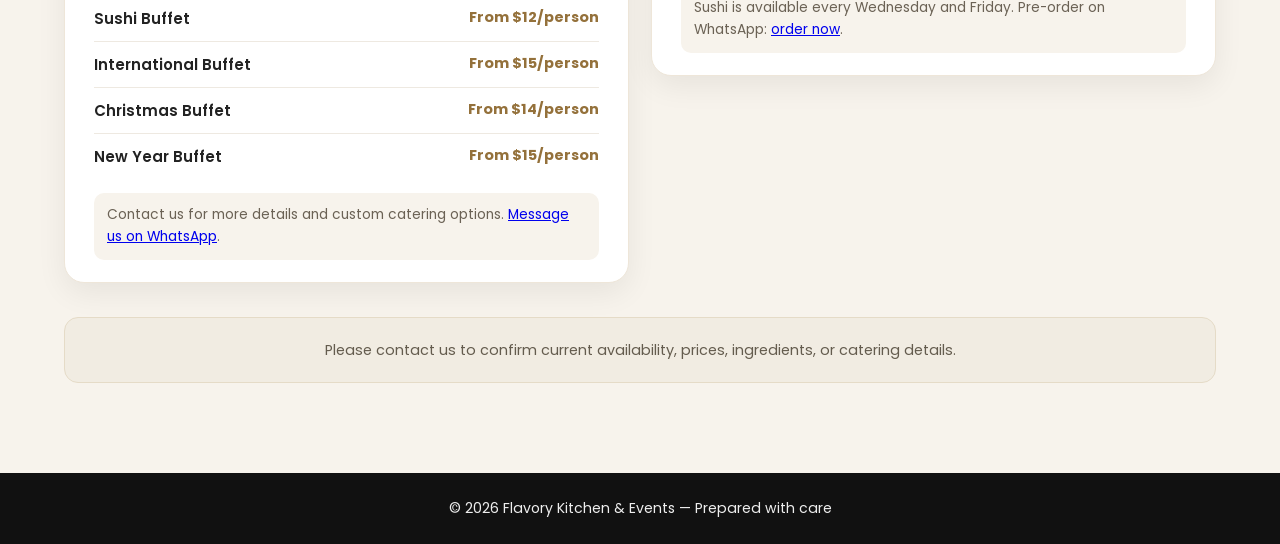
==== commit a580dea8: "Add prices to healthy meal menu items" ====
--- a/menu.html
+++ b/menu.html
@@ -75,94 +75,34 @@
         <ul class="menu-list">
           <li><div><strong>Breakfast Combo</strong><span class="menu-subtext">Sandwich of your choice, fresh orange juice, and something sweet</span></div><span class="price">$10</span></li>
           <li><div><strong>Mini Quattro</strong><span class="menu-subtext">4 mini sandwiches of your choice, fresh orange juice, and something sweet</span></div><span class="price">$10</span></li>
-          <li><div><strong>Labneh</strong></div><span class="price">$2.50</span></li>
-          <li><div><strong>Feta cheese</strong></div><span class="price">$3.50</span></li>
-          <li><div><strong>Halloumi</strong></div><span class="price">$3.50</span></li>
-          <li><div><strong>Turkey and cheese</strong></div><span class="price">$4</span></li>
-          <li><div><strong>Labneh w makdous</strong></div><span class="price">$3</span></li>
-          <li><div><strong>Double cream</strong></div><span class="price">$3.50</span></li>
-          <li><div><strong>Halloumi and Pesto</strong></div><span class="price">$4</span></li>
-          <li><div><strong>Kashkawan</strong></div><span class="price">$3.50</span></li>
-          <li><div><strong>Kashkawan and mortadella</strong></div><span class="price">$4</span></li>
-          <li><div><strong>Tuna Sandwich</strong></div><span class="price">$4</span></li>
-          <li><div><strong>Plain omelette</strong></div><span class="price">$3.50</span></li>
-          <li><div><strong>Cheese omelette</strong></div><span class="price">$5</span></li>
-          <li><div><strong>Cheese and Turkey omelette</strong></div><span class="price">$6.50</span></li>
-          <li><div><strong>Veggies Omelette</strong></div><span class="price">$5</span></li>
-          <li><div><strong>Full Wheat Mankoushe</strong><span class="menu-subtext">Full wheat flour, quinoa mix, sesame and black sesame, salt, and olive oil</span></div><span class="price">Ask us</span></li>
-          <li><div><strong>Zaatar</strong></div><span class="price">$1</span></li>
-          <li><div><strong>Jebne</strong></div><span class="price">$2.25</span></li>
-          <li><div><strong>Cocktail</strong></div><span class="price">$2</span></li>
-          <li><div><strong>Keshek</strong></div><span class="price">$2</span></li>
-          <li><div><strong>Keshek w Jebne</strong></div><span class="price">$2.25</span></li>
+          <li><div><strong>Labneh</strong></div><span class="price">$2.50</span></li><li><div><strong>Feta cheese</strong></div><span class="price">$3.50</span></li><li><div><strong>Halloumi</strong></div><span class="price">$3.50</span></li><li><div><strong>Turkey and cheese</strong></div><span class="price">$4</span></li><li><div><strong>Labneh w makdous</strong></div><span class="price">$3</span></li><li><div><strong>Double cream</strong></div><span class="price">$3.50</span></li><li><div><strong>Halloumi and Pesto</strong></div><span class="price">$4</span></li><li><div><strong>Kashkawan</strong></div><span class="price">$3.50</span></li><li><div><strong>Kashkawan and mortadella</strong></div><span class="price">$4</span></li><li><div><strong>Tuna Sandwich</strong></div><span class="price">$4</span></li><li><div><strong>Plain omelette</strong></div><span class="price">$3.50</span></li><li><div><strong>Cheese omelette</strong></div><span class="price">$5</span></li><li><div><strong>Cheese and Turkey omelette</strong></div><span class="price">$6.50</span></li><li><div><strong>Veggies Omelette</strong></div><span class="price">$5</span></li>
+          <li><div><strong>Full Wheat Mankoushe</strong><span class="menu-subtext">Full wheat flour, quinoa mix, sesame and black sesame, salt, and olive oil</span></div><span class="price">Ask us</span></li><li><div><strong>Zaatar</strong></div><span class="price">$1</span></li><li><div><strong>Jebne</strong></div><span class="price">$2.25</span></li><li><div><strong>Cocktail</strong></div><span class="price">$2</span></li><li><div><strong>Keshek</strong></div><span class="price">$2</span></li><li><div><strong>Keshek w Jebne</strong></div><span class="price">$2.25</span></li>
         </ul>
         <p class="menu-footer-line">Choose your bread: regular baguette, full wheat bread, saj, or kaake.</p>
       </section>
-      <section class="menu-card" id="appetizers">
-        <h2>Appetizers</h2><div class="rule"></div>
-        <ul class="menu-list">
-          <li><div><strong>Fries</strong></div><span class="price">$4</span></li><li><div><strong>Wedges</strong></div><span class="price">$4</span></li><li><div><strong>Curly Fries</strong></div><span class="price">$5</span></li>
-          <li><div><strong>Mozzarella sticks</strong><span class="menu-subtext">5 pieces</span></div><span class="price">$6</span></li><li><div><strong>Jalapeños triangles</strong><span class="menu-subtext">5 pieces</span></div><span class="price">$6</span></li><li><div><strong>Cheese balls</strong><span class="menu-subtext">5 pieces</span></div><span class="price">$6</span></li><li><div><strong>Onion Rings</strong></div><span class="price">$5</span></li>
-          <li><div><strong>Snack combo</strong><span class="menu-subtext">2 mozzarella sticks, 2 cheese balls, 2 jalapeños triangles, 4 onion rings, fries and wedges</span></div><span class="price">Ask us</span></li>
-        </ul>
-      </section>
-      <section class="menu-card" id="salads">
-        <h2>Salads</h2><div class="rule"></div>
-        <ul class="menu-list"><li><div><strong>Caesar Salad</strong></div><span class="price">$6</span></li><li><div><strong>Chicken Caesar Salad</strong></div><span class="price">$9</span></li><li><div><strong>Feta Cheese</strong></div><span class="price">$8</span></li><li><div><strong>Halloumi</strong></div><span class="price">$8</span></li><li><div><strong>Tuna Pasta</strong></div><span class="price">$8</span></li></ul>
-      </section>
-      <section class="menu-card" id="burgers">
-        <h2>Burgers</h2><div class="rule"></div>
-        <ul class="menu-list">
-          <li><div><strong>Lebanese Burger</strong><span class="menu-subtext">Beef patty, coleslaw, fries and ketchup</span></div><span class="price">$5</span></li>
-          <li><div><strong>Flavory Burger</strong><span class="menu-subtext">Beef patty, dressing, lettuce, tomato, pickles, cheddar cheese and mozzarella patty</span></div><span class="price">$6</span></li>
-          <li><div><strong>OHHH My Burger</strong><span class="menu-subtext">Double beef patty, dressing, lettuce, tomato, pickles, onion rings, BBQ, mozzarella patty and cheddar cheese</span></div><span class="price">$10</span></li>
-          <li><div><strong>Chipotle Chicken Burger</strong><span class="menu-subtext">Breaded chicken breast, chipotle dressing, lettuce, tomato, pickles, cheddar cheese and mozzarella patty</span></div><span class="price">$7</span></li>
-          <li><div><strong>Spicy Chicken Burger</strong><span class="menu-subtext">Breaded chicken breast, spicy dressing, lettuce, tomato, pickles, cheddar cheese and jalapeños</span></div><span class="price">$7</span></li>
-        </ul>
-      </section>
-      <section class="menu-card" id="pasta">
-        <h2>Pasta</h2><div class="rule"></div>
-        <ul class="menu-list"><li><div><strong>Chicken Alfredo</strong></div><span class="price">$10</span></li><li><div><strong>Chicken Alfredo Gratin</strong></div><span class="price">$12</span></li><li><div><strong>Chicken Pesto</strong></div><span class="price">$10</span></li><li><div><strong>Chicken Pesto Gratin</strong></div><span class="price">$12</span></li><li><div><strong>Chicken Cajun</strong></div><span class="price">$10</span></li><li><div><strong>Chicken Cajun Gratin</strong></div><span class="price">$12</span></li><li><div><strong>Shrimp Rosé</strong></div><span class="price">$12</span></li><li><div><strong>Shrimp Rosé Gratin</strong></div><span class="price">$14</span></li><li><div><strong>Veg Spinach &amp; Tomato</strong></div><span class="price">$9</span></li></ul>
-      </section>
-      <section class="menu-card" id="pizza">
-        <h2>Pizza</h2><div class="rule"></div><p class="menu-note">All pizzas are one size: 30 cm.</p>
-        <ul class="menu-list"><li><div><strong>Pepperoni</strong></div><span class="price">$10</span></li><li><div><strong>Veg</strong></div><span class="price">$10</span></li><li><div><strong>Margherita</strong></div><span class="price">$8</span></li><li><div><strong>Sojouk</strong></div><span class="price">$12</span></li><li><div><strong>Shrimp</strong></div><span class="price">$12</span></li><li><div><strong>Mexican Chicken</strong></div><span class="price">$12</span></li><li><div><strong>Mexican Beef</strong></div><span class="price">$12</span></li><li><div><strong>Tuna</strong></div><span class="price">$10</span></li><li><div><strong>Tuna &amp; Shrimps</strong></div><span class="price">$12</span></li><li><div><strong>Chicken Alfredo</strong></div><span class="price">$12</span></li></ul>
-      </section>
-      <section class="menu-card" id="grilled">
-        <h2>Grilled</h2><div class="rule"></div><p class="menu-note">Served with fries and veggies.</p>
-        <ul class="menu-list"><li><div><strong>Entrecote</strong></div><span class="price">$12</span></li><li><div><strong>Entrecote with truffle gravy</strong></div><span class="price">$14</span></li><li><div><strong>Chicken Steak</strong></div><span class="price">$10</span></li><li><div><strong>Spicy Cheesy Chicken Steak</strong></div><span class="price">$12</span></li><li><div><strong>Shrimps</strong><span class="menu-subtext">12 pieces</span></div><span class="price">$12</span></li><li><div><strong>Taouk</strong><span class="menu-subtext">3 skewers</span></div><span class="price">$11</span></li></ul>
-      </section>
-      <section class="menu-card" id="fried">
-        <h2>Fried</h2><div class="rule"></div><p class="menu-note">Served with corresponding sauce and components.</p>
-        <ul class="menu-list"><li><div><strong>Escalope</strong></div><span class="price">$10</span></li><li><div><strong>Cheese escalope</strong></div><span class="price">$12</span></li><li><div><strong>Cordon Bleu</strong></div><span class="price">$12</span></li><li><div><strong>Scallopini</strong></div><span class="price">$10</span></li><li><div><strong>Spinach Stuffed Chicken &amp; Pasta</strong></div><span class="price">$11</span></li><li><div><strong>Fish and Chips</strong></div><span class="price">$10</span></li><li><div><strong>Shrimp and Chips</strong></div><span class="price">$12</span></li></ul>
-      </section>
+      <section class="menu-card" id="appetizers"><h2>Appetizers</h2><div class="rule"></div><ul class="menu-list"><li><div><strong>Fries</strong></div><span class="price">$4</span></li><li><div><strong>Wedges</strong></div><span class="price">$4</span></li><li><div><strong>Curly Fries</strong></div><span class="price">$5</span></li><li><div><strong>Mozzarella sticks</strong><span class="menu-subtext">5 pieces</span></div><span class="price">$6</span></li><li><div><strong>Jalapeños triangles</strong><span class="menu-subtext">5 pieces</span></div><span class="price">$6</span></li><li><div><strong>Cheese balls</strong><span class="menu-subtext">5 pieces</span></div><span class="price">$6</span></li><li><div><strong>Onion Rings</strong></div><span class="price">$5</span></li><li><div><strong>Snack combo</strong><span class="menu-subtext">2 mozzarella sticks, 2 cheese balls, 2 jalapeños triangles, 4 onion rings, fries and wedges</span></div><span class="price">$6</span></li></ul></section>
+      <section class="menu-card" id="salads"><h2>Salads</h2><div class="rule"></div><ul class="menu-list"><li><div><strong>Caesar Salad</strong></div><span class="price">$6</span></li><li><div><strong>Chicken Caesar Salad</strong></div><span class="price">$9</span></li><li><div><strong>Feta Cheese</strong></div><span class="price">$8</span></li><li><div><strong>Halloumi</strong></div><span class="price">$8</span></li><li><div><strong>Tuna Pasta</strong></div><span class="price">$8</span></li></ul></section>
+      <section class="menu-card" id="burgers"><h2>Burgers</h2><div class="rule"></div><ul class="menu-list"><li><div><strong>Lebanese Burger</strong><span class="menu-subtext">Beef patty, coleslaw, fries and ketchup</span></div><span class="price">$5</span></li><li><div><strong>Flavory Burger</strong><span class="menu-subtext">Beef patty, dressing, lettuce, tomato, pickles, cheddar cheese and mozzarella patty</span></div><span class="price">$6</span></li><li><div><strong>OHHH My Burger</strong><span class="menu-subtext">Double beef patty, dressing, lettuce, tomato, pickles, onion rings, BBQ, mozzarella patty and cheddar cheese</span></div><span class="price">$8</span></li><li><div><strong>Chipotle Chicken Burger</strong><span class="menu-subtext">Breaded chicken breast, chipotle dressing, lettuce, tomato, pickles, cheddar cheese and mozzarella patty</span></div><span class="price">$6</span></li><li><div><strong>Spicy Chicken Burger</strong><span class="menu-subtext">Breaded chicken breast, spicy dressing, lettuce, tomato, pickles, cheddar cheese and jalapeños</span></div><span class="price">$6</span></li></ul></section>
+      <section class="menu-card" id="pasta"><h2>Pasta</h2><div class="rule"></div><ul class="menu-list"><li><div><strong>Chicken Alfredo</strong></div><span class="price">$10</span></li><li><div><strong>Chicken Alfredo Gratin</strong></div><span class="price">$12</span></li><li><div><strong>Chicken Pesto</strong></div><span class="price">$10</span></li><li><div><strong>Chicken Pesto Gratin</strong></div><span class="price">$12</span></li><li><div><strong>Chicken Cajun</strong></div><span class="price">$10</span></li><li><div><strong>Chicken Cajun Gratin</strong></div><span class="price">$12</span></li><li><div><strong>Shrimp Rosé</strong></div><span class="price">$12</span></li><li><div><strong>Shrimp Rosé Gratin</strong></div><span class="price">$14</span></li><li><div><strong>Veg Spinach &amp; Tomato</strong></div><span class="price">$9</span></li></ul></section>
+      <section class="menu-card" id="pizza"><h2>Pizza</h2><div class="rule"></div><p class="menu-note">All pizzas are one size: 30 cm.</p><ul class="menu-list"><li><div><strong>Pepperoni</strong></div><span class="price">$10</span></li><li><div><strong>Veg</strong></div><span class="price">$10</span></li><li><div><strong>Margherita</strong></div><span class="price">$8</span></li><li><div><strong>Sojouk</strong></div><span class="price">$12</span></li><li><div><strong>Shrimp</strong></div><span class="price">$12</span></li><li><div><strong>Mexican Chicken</strong></div><span class="price">$12</span></li><li><div><strong>Mexican Beef</strong></div><span class="price">$12</span></li><li><div><strong>Tuna</strong></div><span class="price">$10</span></li><li><div><strong>Tuna &amp; Shrimps</strong></div><span class="price">$12</span></li><li><div><strong>Chicken Alfredo</strong></div><span class="price">$12</span></li></ul></section>
+      <section class="menu-card" id="grilled"><h2>Grilled</h2><div class="rule"></div><p class="menu-note">Served with fries and veggies.</p><ul class="menu-list"><li><div><strong>Entrecote</strong></div><span class="price">$12</span></li><li><div><strong>Entrecote with truffle gravy</strong></div><span class="price">$14</span></li><li><div><strong>Chicken Steak</strong></div><span class="price">$10</span></li><li><div><strong>Spicy Cheesy Chicken Steak</strong></div><span class="price">$12</span></li><li><div><strong>Shrimps</strong><span class="menu-subtext">12 pieces</span></div><span class="price">$12</span></li><li><div><strong>Taouk</strong><span class="menu-subtext">3 skewers</span></div><span class="price">$11</span></li></ul></section>
+      <section class="menu-card" id="fried"><h2>Fried</h2><div class="rule"></div><p class="menu-note">Served with corresponding sauce and components.</p><ul class="menu-list"><li><div><strong>Escalope</strong></div><span class="price">$10</span></li><li><div><strong>Cheese escalope</strong></div><span class="price">$12</span></li><li><div><strong>Cordon Bleu</strong></div><span class="price">$12</span></li><li><div><strong>Scallopini</strong></div><span class="price">$10</span></li><li><div><strong>Spinach Stuffed Chicken &amp; Pasta</strong></div><span class="price">$11</span></li><li><div><strong>Fish and Chips</strong></div><span class="price">$10</span></li><li><div><strong>Shrimp and Chips</strong></div><span class="price">$12</span></li></ul></section>
       <section class="menu-card" id="healthy-meals">
         <h2>Healthy Meals</h2><div class="rule"></div>
         <ul class="menu-list">
-          <li><div><strong>Grilled Herb Chicken &amp; Rice</strong><span class="menu-subtext">597 kcal · Chicken breast, white rice, broccoli, carrots and olive oil</span></div><span class="price">Ask us</span></li>
-          <li><div><strong>Garlic Chicken &amp; Potatoes</strong><span class="menu-subtext">563 kcal · Chicken breast, potatoes, zucchini, cherry tomatoes and olive oil</span></div><span class="price">Ask us</span></li>
-          <li><div><strong>Lean Beef &amp; Rice</strong><span class="menu-subtext">560 kcal · Lean beef, white rice, broccoli, carrots and olive oil</span></div><span class="price">Ask us</span></li>
-          <li><div><strong>Garlic Beef &amp; Potatoes</strong><span class="menu-subtext">555 kcal · Lean beef, potatoes, cauliflower, zucchini and olive oil</span></div><span class="price">Ask us</span></li>
-          <li><div><strong>Lemon Garlic Shrimp &amp; Rice</strong><span class="menu-subtext">522 kcal · Shrimp, white rice, broccoli, carrots and olive oil</span></div><span class="price">Ask us</span></li>
-          <li><div><strong>Cajun Shrimp &amp; Potatoes</strong><span class="menu-subtext">529 kcal · Shrimp, potatoes, zucchini, cherry tomatoes and olive oil</span></div><span class="price">Ask us</span></li>
-          <li><div><strong>White Fish Fillet &amp; Rice</strong><span class="menu-subtext">530 kcal · White fish, white rice, cauliflower, broccoli and olive oil</span></div><span class="price">Ask us</span></li>
-          <li><div><strong>Grilled Salmon &amp; Potatoes</strong><span class="menu-subtext">575 kcal · Salmon, potatoes, broccoli and cherry tomatoes</span></div><span class="price">Ask us</span></li>
+          <li><div><strong>Grilled Herb Chicken &amp; Rice</strong><span class="menu-subtext">597 kcal · Chicken breast, white rice, broccoli, carrots and olive oil</span></div><span class="price">$10</span></li>
+          <li><div><strong>Garlic Chicken &amp; Potatoes</strong><span class="menu-subtext">563 kcal · Chicken breast, potatoes, zucchini, cherry tomatoes and olive oil</span></div><span class="price">$10</span></li>
+          <li><div><strong>Lean Beef &amp; Rice</strong><span class="menu-subtext">560 kcal · Lean beef, white rice, broccoli, carrots and olive oil</span></div><span class="price">$11</span></li>
+          <li><div><strong>Garlic Beef &amp; Potatoes</strong><span class="menu-subtext">555 kcal · Lean beef, potatoes, cauliflower, zucchini and olive oil</span></div><span class="price">$11</span></li>
+          <li><div><strong>Lemon Garlic Shrimp &amp; Rice</strong><span class="menu-subtext">522 kcal · Shrimp, white rice, broccoli, carrots and olive oil</span></div><span class="price">$12</span></li>
+          <li><div><strong>Cajun Shrimp &amp; Potatoes</strong><span class="menu-subtext">529 kcal · Shrimp, potatoes, zucchini, cherry tomatoes and olive oil</span></div><span class="price">$12</span></li>
+          <li><div><strong>White Fish Fillet &amp; Rice</strong><span class="menu-subtext">530 kcal · White fish, white rice, cauliflower, broccoli and olive oil</span></div><span class="price">$10</span></li>
+          <li><div><strong>Grilled Salmon &amp; Potatoes</strong><span class="menu-subtext">575 kcal · Salmon, potatoes, broccoli and cherry tomatoes</span></div><span class="price">$10</span></li>
         </ul>
       </section>
-      <section class="menu-card" id="healthy-burgers">
-        <h2>Healthy Burgers</h2><div class="rule"></div>
-        <ul class="menu-list"><li><div><strong>Lean Beef Cheeseburger</strong><span class="menu-subtext">560 kcal</span></div><span class="price">$10</span></li><li><div><strong>Grilled Chicken Burger</strong><span class="menu-subtext">495 kcal</span></div><span class="price">$10</span></li><li><div><strong>Turkey Avocado Burger</strong><span class="menu-subtext">590 kcal</span></div><span class="price">$10</span></li><li><div><strong>Double Protein Burger Bowl</strong><span class="menu-subtext">470 kcal</span></div><span class="price">$12</span></li></ul>
-      </section>
-      <section class="menu-card" id="catering">
-        <h2>Catering</h2><div class="rule"></div>
-        <ul class="menu-list"><li><div><strong>Lebanese Buffet</strong></div><span class="price">From $12/person</span></li><li><div><strong>Seafood Buffet</strong></div><span class="price">From $15/person</span></li><li><div><strong>European Style Buffet</strong></div><span class="price">From $13/person</span></li><li><div><strong>Finger Food Buffet</strong></div><span class="price">From $10/person</span></li><li><div><strong>Fast Food Buffet</strong></div><span class="price">From $10/person</span></li><li><div><strong>Sushi Buffet</strong></div><span class="price">From $12/person</span></li><li><div><strong>International Buffet</strong></div><span class="price">From $15/person</span></li><li><div><strong>Christmas Buffet</strong></div><span class="price">From $14/person</span></li><li><div><strong>New Year Buffet</strong></div><span class="price">From $15/person</span></li></ul>
-        <p class="menu-footer-line">Contact us for more details and custom catering options. <a href="https://wa.me/96181724372" target="_blank" rel="noopener noreferrer">Message us on WhatsApp</a>.</p>
-      </section>
-      <section class="menu-card" id="sushi">
-        <h2>Sushi</h2><div class="rule"></div>
-        <ul class="menu-list"><li><div><strong>Crabby Set</strong><span class="menu-subtext">20 pieces mixed crab</span></div><span class="price">$13</span></li><li><div><strong>Mix Set</strong><span class="menu-subtext">20 pieces mixed crab, salmon, and shrimps</span></div><span class="price">$16</span></li><li><div><strong>Salmon and Shrimps Set</strong><span class="menu-subtext">20 pieces mixed salmon and shrimps</span></div><span class="price">$16</span></li></ul>
-        <p class="menu-footer-line">Sushi is available every Wednesday and Friday. Pre-order on WhatsApp: <a href="https://wa.me/96170305029" target="_blank" rel="noopener noreferrer">order now</a>.</p>
-      </section>
+      <section class="menu-card" id="healthy-burgers"><h2>Healthy Burgers</h2><div class="rule"></div><ul class="menu-list"><li><div><strong>Lean Beef Cheeseburger</strong><span class="menu-subtext">560 kcal</span></div><span class="price">$10</span></li><li><div><strong>Grilled Chicken Burger</strong><span class="menu-subtext">495 kcal</span></div><span class="price">$10</span></li><li><div><strong>Turkey Avocado Burger</strong><span class="menu-subtext">590 kcal</span></div><span class="price">$10</span></li><li><div><strong>Double Protein Burger Bowl</strong><span class="menu-subtext">470 kcal</span></div><span class="price">$12</span></li></ul></section>
+      <section class="menu-card" id="catering"><h2>Catering</h2><div class="rule"></div><ul class="menu-list"><li><div><strong>Lebanese Buffet</strong></div><span class="price">From $12/person</span></li><li><div><strong>Seafood Buffet</strong></div><span class="price">From $15/person</span></li><li><div><strong>European Style Buffet</strong></div><span class="price">From $13/person</span></li><li><div><strong>Finger Food Buffet</strong></div><span class="price">From $10/person</span></li><li><div><strong>Fast Food Buffet</strong></div><span class="price">From $10/person</span></li><li><div><strong>Sushi Buffet</strong></div><span class="price">From $12/person</span></li><li><div><strong>International Buffet</strong></div><span class="price">From $15/person</span></li><li><div><strong>Christmas Buffet</strong></div><span class="price">From $14/person</span></li><li><div><strong>New Year Buffet</strong></div><span class="price">From $15/person</span></li></ul><p class="menu-footer-line">Contact us for more details and custom catering options. <a href="https://wa.me/96181724372" target="_blank" rel="noopener noreferrer">Message us on WhatsApp</a>.</p></section>
+      <section class="menu-card" id="sushi"><h2>Sushi</h2><div class="rule"></div><ul class="menu-list"><li><div><strong>Crabby Set</strong><span class="menu-subtext">20 pieces mixed crab</span></div><span class="price">$13</span></li><li><div><strong>Mix Set</strong><span class="menu-subtext">20 pieces mixed crab, salmon, and shrimps</span></div><span class="price">$16</span></li><li><div><strong>Salmon and Shrimps Set</strong><span class="menu-subtext">20 pieces mixed salmon and shrimps</span></div><span class="price">$16</span></li></ul><p class="menu-footer-line">Sushi is available every Wednesday and Friday. Pre-order on WhatsApp: <a href="https://wa.me/96170305029" target="_blank" rel="noopener noreferrer">order now</a>.</p></section>
     </div>
     <p class="note">Please contact us to confirm current availability, prices, ingredients, or catering details.</p>
   </main>
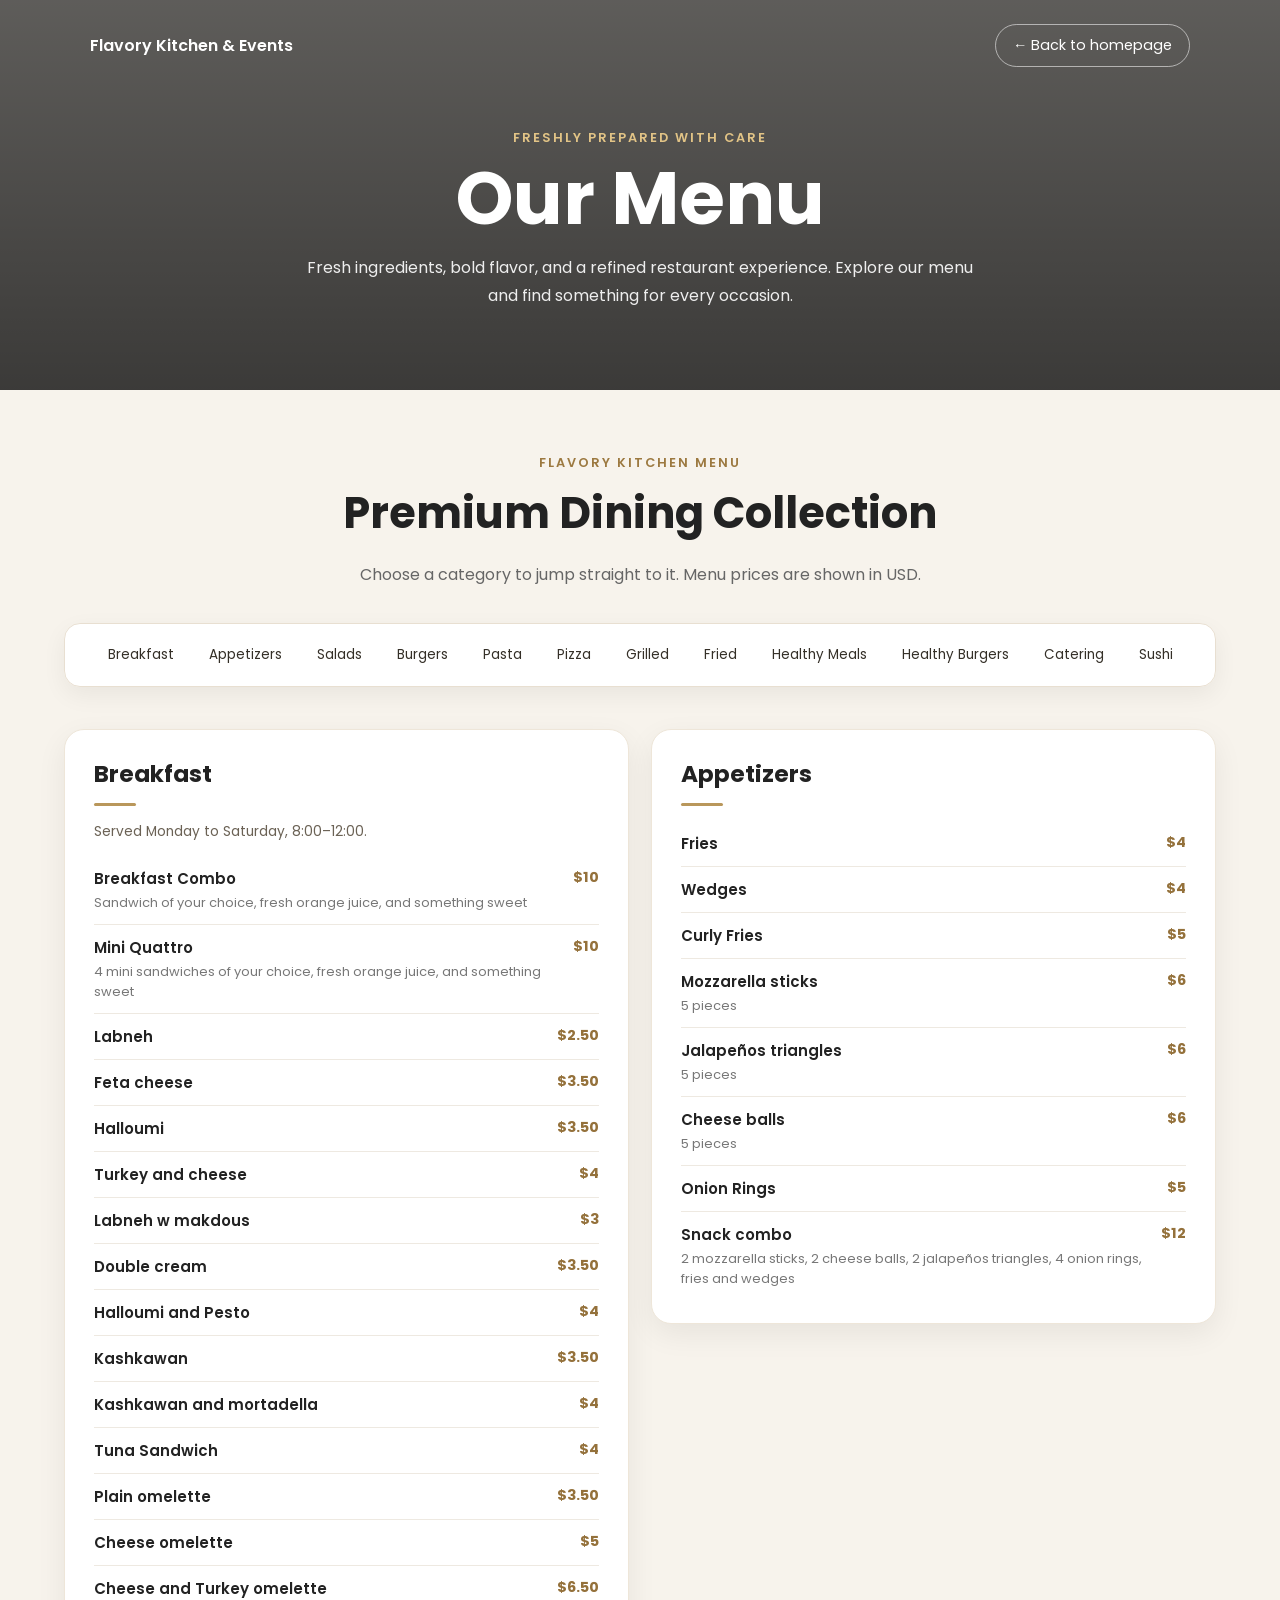
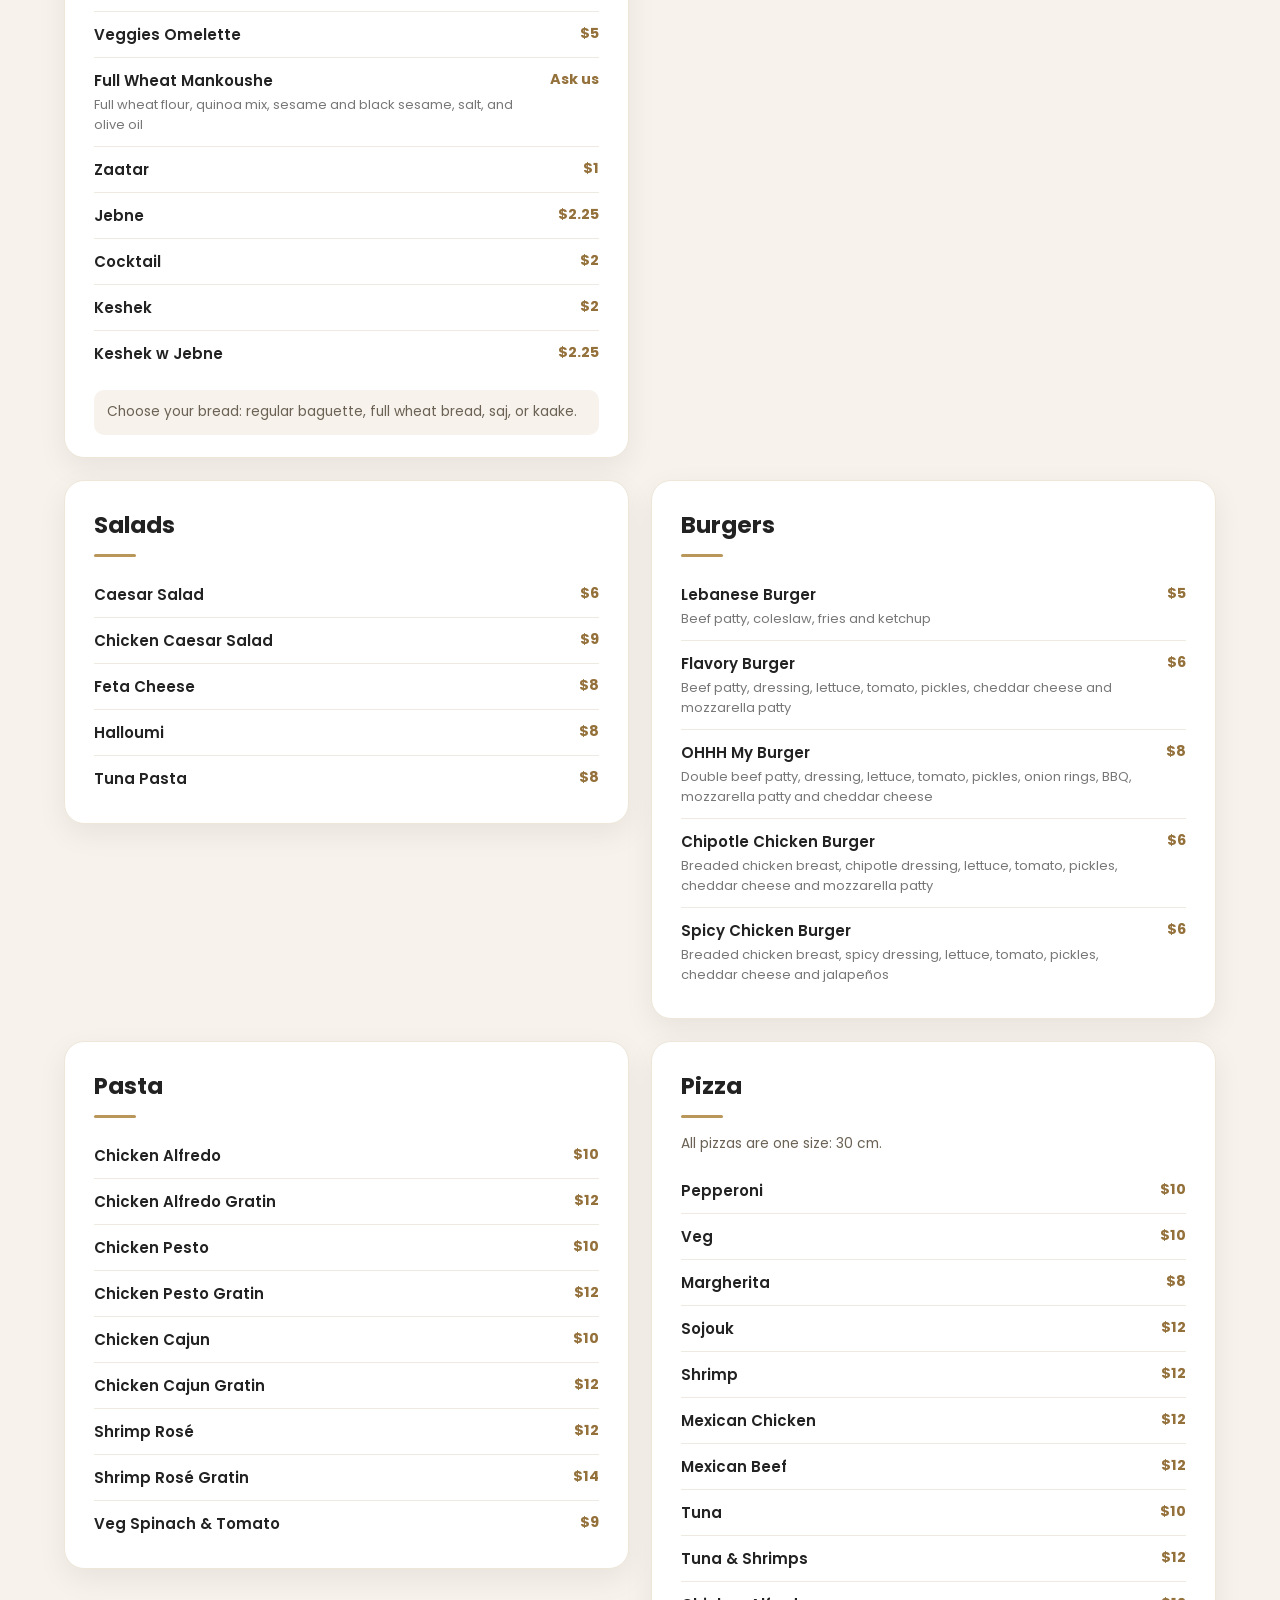
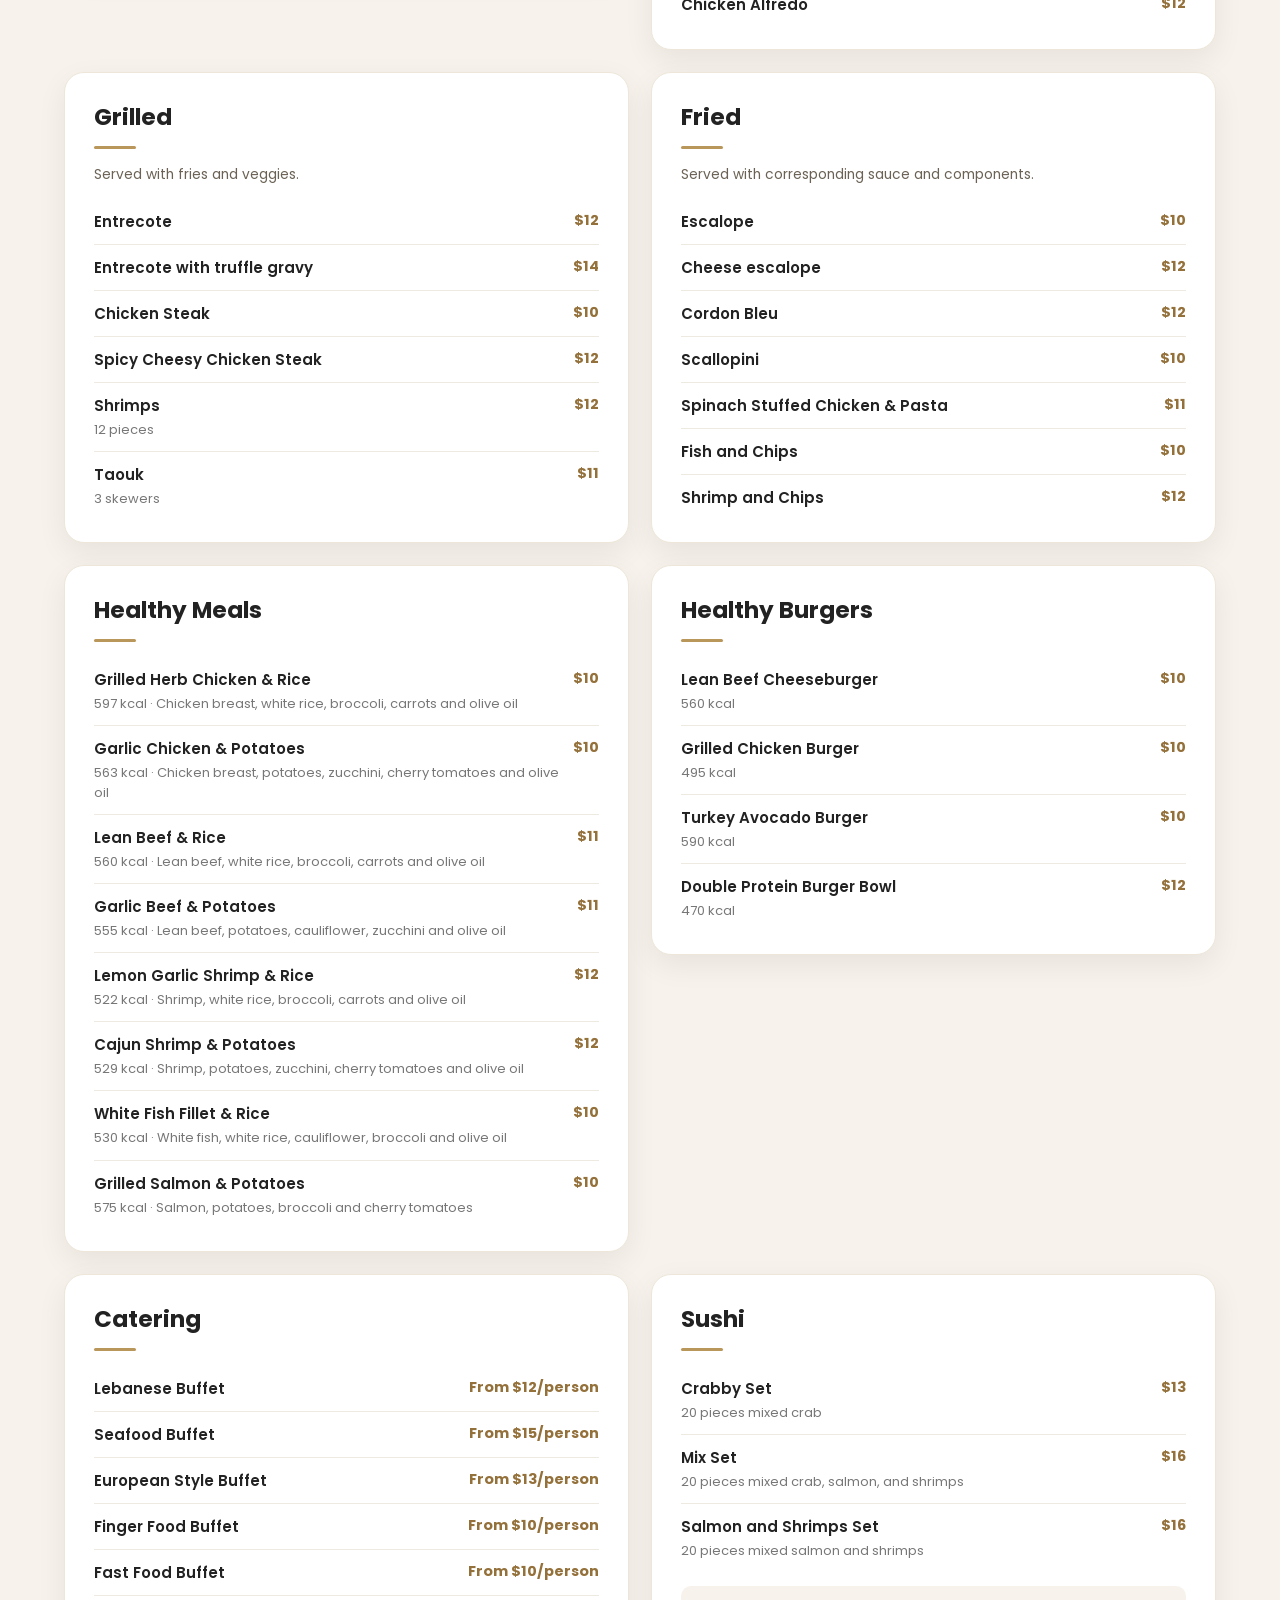
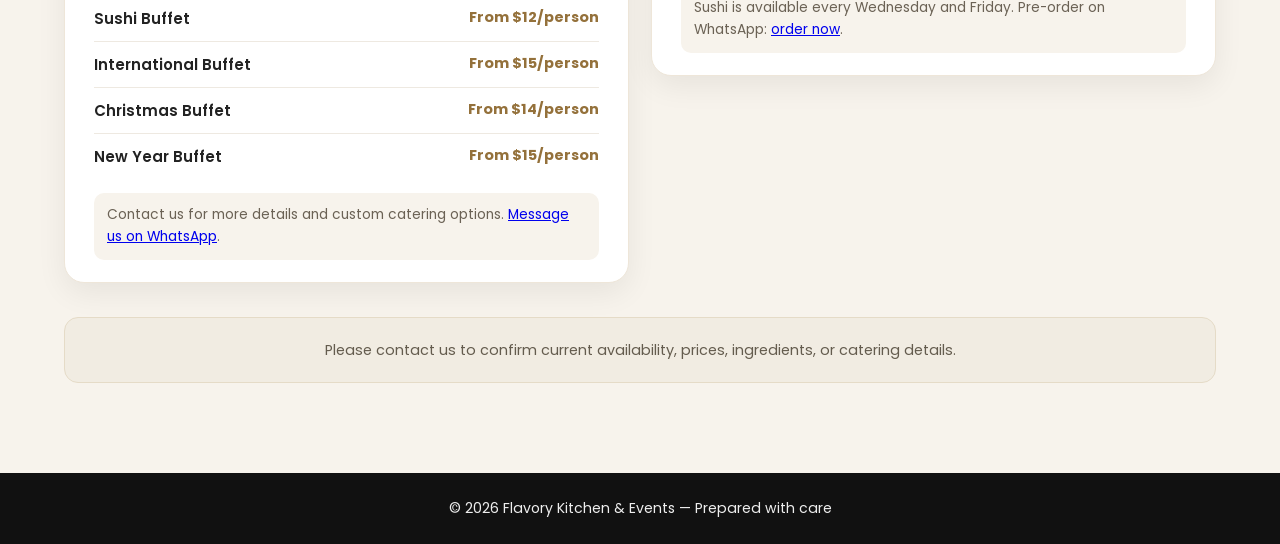
==== commit 1da91b9e: "Update menu.html" ====
--- a/menu.html
+++ b/menu.html
@@ -80,7 +80,7 @@
         </ul>
         <p class="menu-footer-line">Choose your bread: regular baguette, full wheat bread, saj, or kaake.</p>
       </section>
-      <section class="menu-card" id="appetizers"><h2>Appetizers</h2><div class="rule"></div><ul class="menu-list"><li><div><strong>Fries</strong></div><span class="price">$4</span></li><li><div><strong>Wedges</strong></div><span class="price">$4</span></li><li><div><strong>Curly Fries</strong></div><span class="price">$5</span></li><li><div><strong>Mozzarella sticks</strong><span class="menu-subtext">5 pieces</span></div><span class="price">$6</span></li><li><div><strong>Jalapeños triangles</strong><span class="menu-subtext">5 pieces</span></div><span class="price">$6</span></li><li><div><strong>Cheese balls</strong><span class="menu-subtext">5 pieces</span></div><span class="price">$6</span></li><li><div><strong>Onion Rings</strong></div><span class="price">$5</span></li><li><div><strong>Snack combo</strong><span class="menu-subtext">2 mozzarella sticks, 2 cheese balls, 2 jalapeños triangles, 4 onion rings, fries and wedges</span></div><span class="price">$6</span></li></ul></section>
+      <section class="menu-card" id="appetizers"><h2>Appetizers</h2><div class="rule"></div><ul class="menu-list"><li><div><strong>Fries</strong></div><span class="price">$4</span></li><li><div><strong>Wedges</strong></div><span class="price">$4</span></li><li><div><strong>Curly Fries</strong></div><span class="price">$5</span></li><li><div><strong>Mozzarella sticks</strong><span class="menu-subtext">5 pieces</span></div><span class="price">$6</span></li><li><div><strong>Jalapeños triangles</strong><span class="menu-subtext">5 pieces</span></div><span class="price">$6</span></li><li><div><strong>Cheese balls</strong><span class="menu-subtext">5 pieces</span></div><span class="price">$6</span></li><li><div><strong>Onion Rings</strong></div><span class="price">$5</span></li><li><div><strong>Snack combo</strong><span class="menu-subtext">2 mozzarella sticks, 2 cheese balls, 2 jalapeños triangles, 4 onion rings, fries and wedges</span></div><span class="price">$12</span></li></ul></section>
       <section class="menu-card" id="salads"><h2>Salads</h2><div class="rule"></div><ul class="menu-list"><li><div><strong>Caesar Salad</strong></div><span class="price">$6</span></li><li><div><strong>Chicken Caesar Salad</strong></div><span class="price">$9</span></li><li><div><strong>Feta Cheese</strong></div><span class="price">$8</span></li><li><div><strong>Halloumi</strong></div><span class="price">$8</span></li><li><div><strong>Tuna Pasta</strong></div><span class="price">$8</span></li></ul></section>
       <section class="menu-card" id="burgers"><h2>Burgers</h2><div class="rule"></div><ul class="menu-list"><li><div><strong>Lebanese Burger</strong><span class="menu-subtext">Beef patty, coleslaw, fries and ketchup</span></div><span class="price">$5</span></li><li><div><strong>Flavory Burger</strong><span class="menu-subtext">Beef patty, dressing, lettuce, tomato, pickles, cheddar cheese and mozzarella patty</span></div><span class="price">$6</span></li><li><div><strong>OHHH My Burger</strong><span class="menu-subtext">Double beef patty, dressing, lettuce, tomato, pickles, onion rings, BBQ, mozzarella patty and cheddar cheese</span></div><span class="price">$8</span></li><li><div><strong>Chipotle Chicken Burger</strong><span class="menu-subtext">Breaded chicken breast, chipotle dressing, lettuce, tomato, pickles, cheddar cheese and mozzarella patty</span></div><span class="price">$6</span></li><li><div><strong>Spicy Chicken Burger</strong><span class="menu-subtext">Breaded chicken breast, spicy dressing, lettuce, tomato, pickles, cheddar cheese and jalapeños</span></div><span class="price">$6</span></li></ul></section>
       <section class="menu-card" id="pasta"><h2>Pasta</h2><div class="rule"></div><ul class="menu-list"><li><div><strong>Chicken Alfredo</strong></div><span class="price">$10</span></li><li><div><strong>Chicken Alfredo Gratin</strong></div><span class="price">$12</span></li><li><div><strong>Chicken Pesto</strong></div><span class="price">$10</span></li><li><div><strong>Chicken Pesto Gratin</strong></div><span class="price">$12</span></li><li><div><strong>Chicken Cajun</strong></div><span class="price">$10</span></li><li><div><strong>Chicken Cajun Gratin</strong></div><span class="price">$12</span></li><li><div><strong>Shrimp Rosé</strong></div><span class="price">$12</span></li><li><div><strong>Shrimp Rosé Gratin</strong></div><span class="price">$14</span></li><li><div><strong>Veg Spinach &amp; Tomato</strong></div><span class="price">$9</span></li></ul></section>
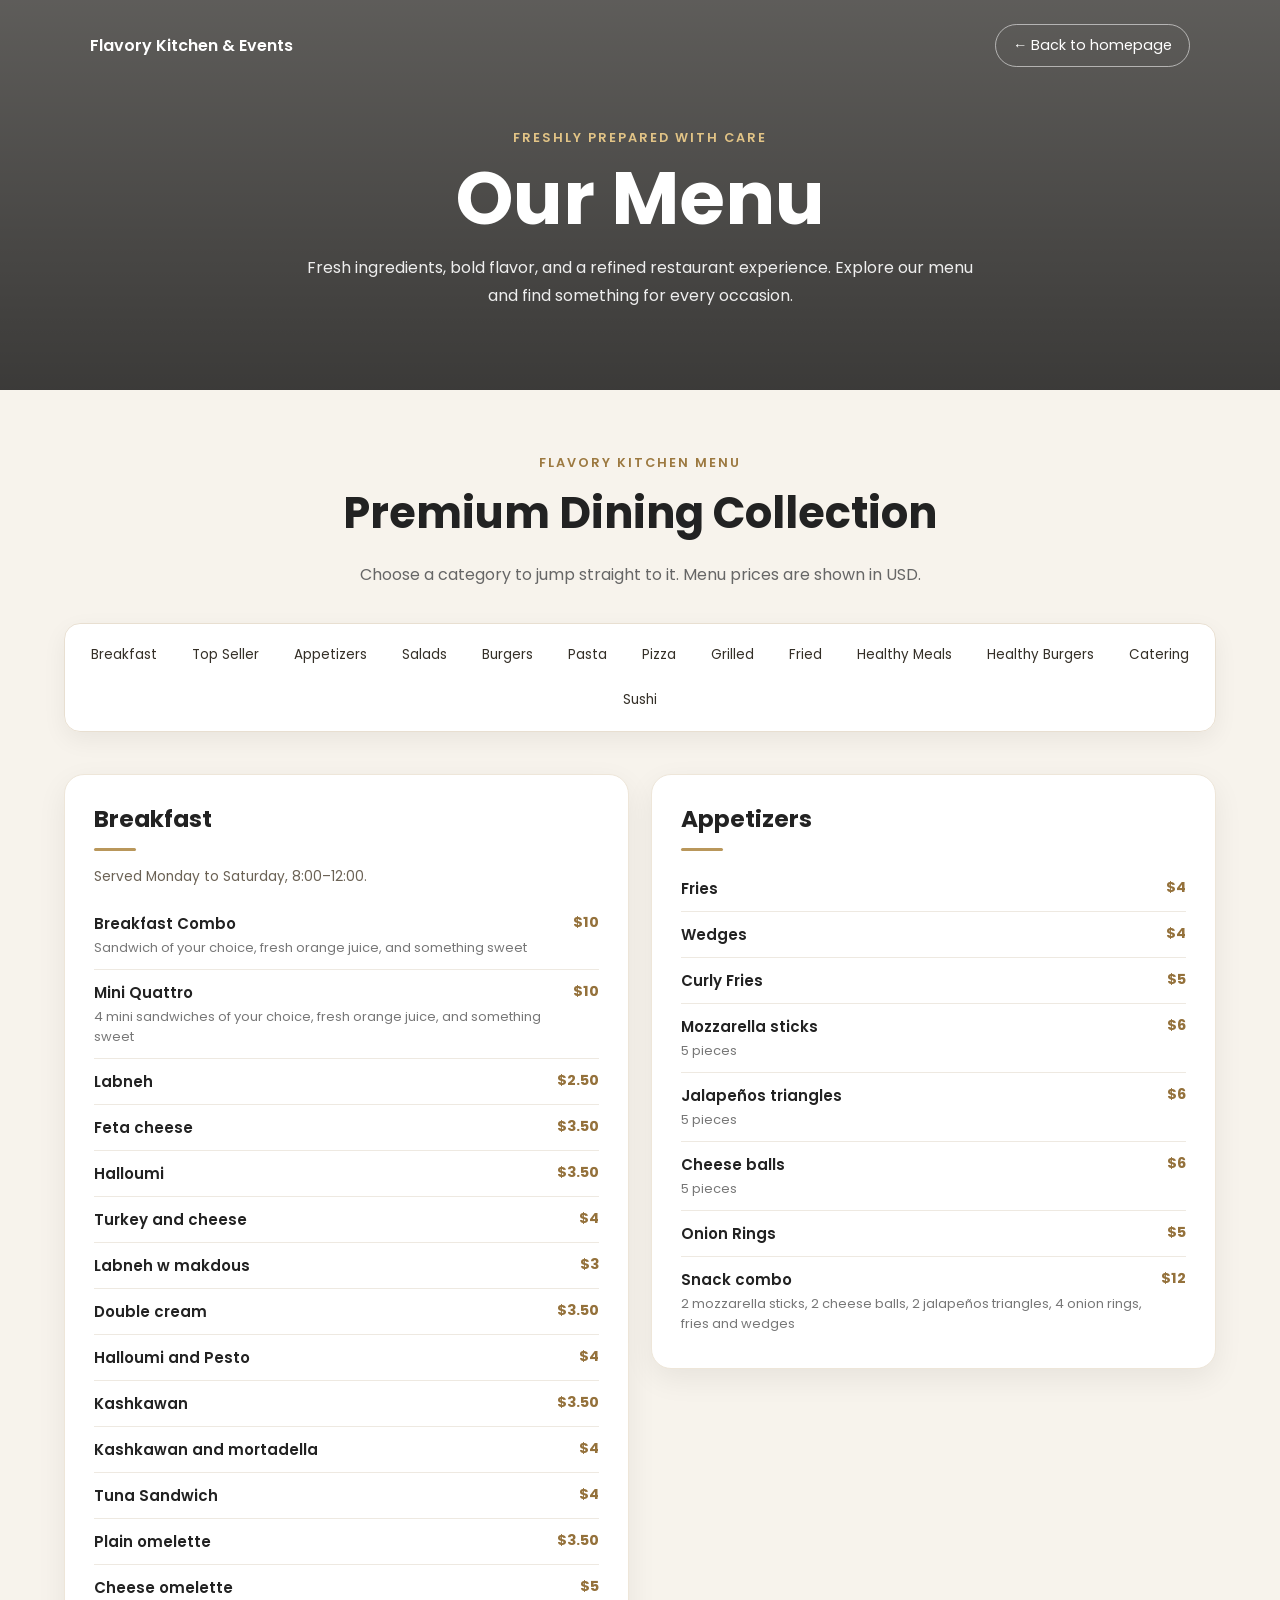
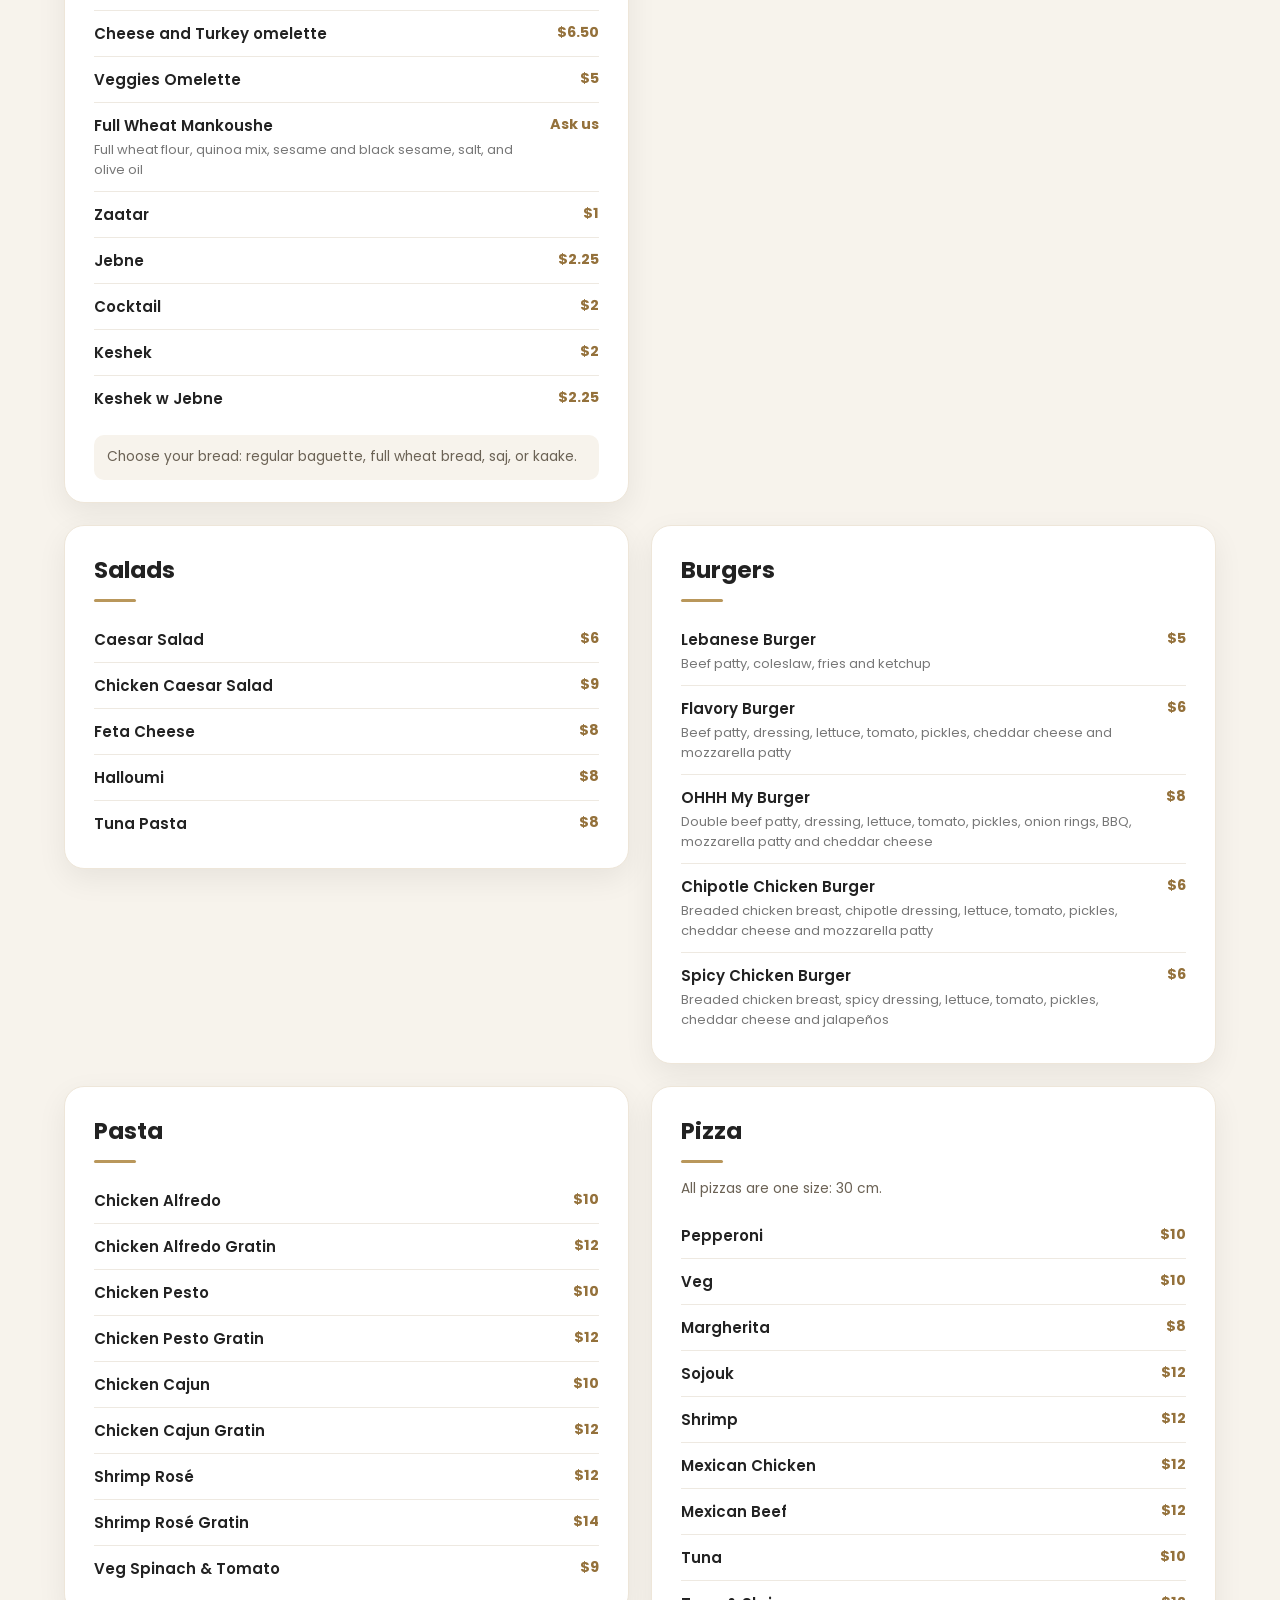
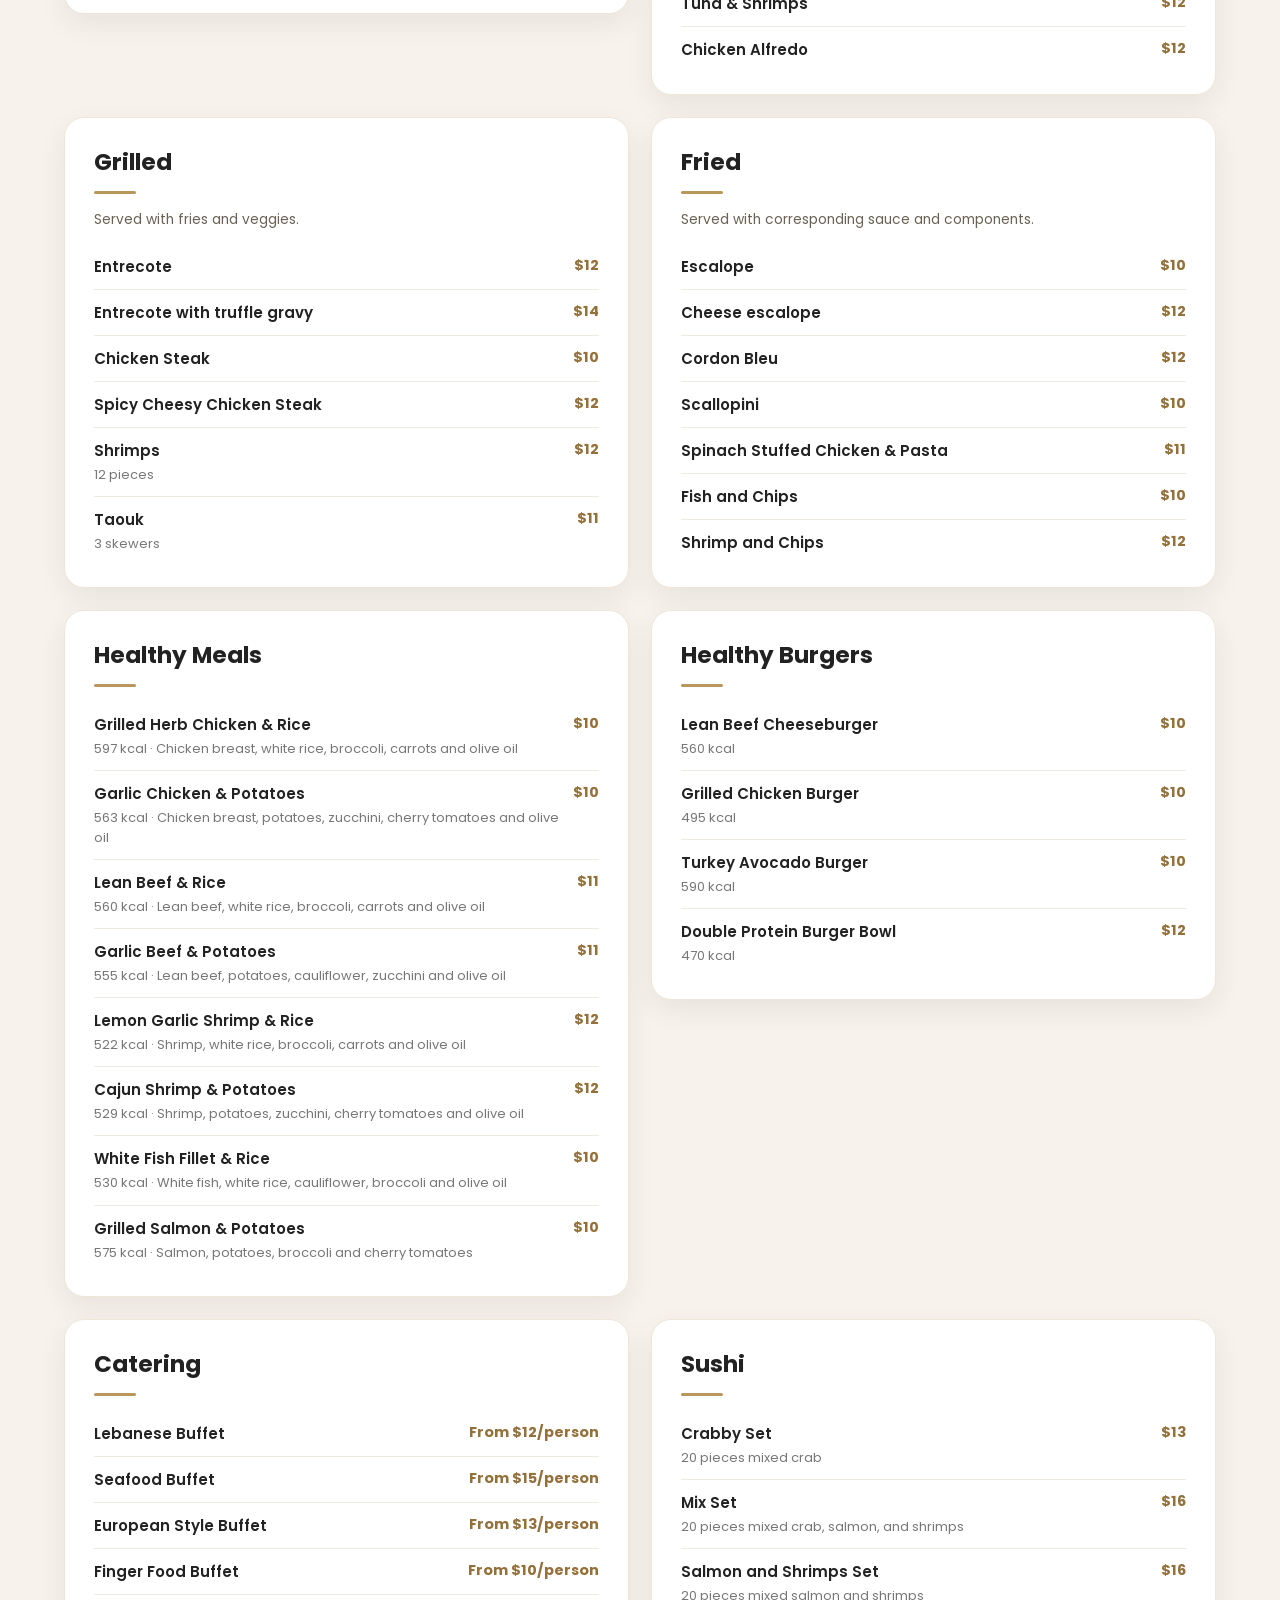
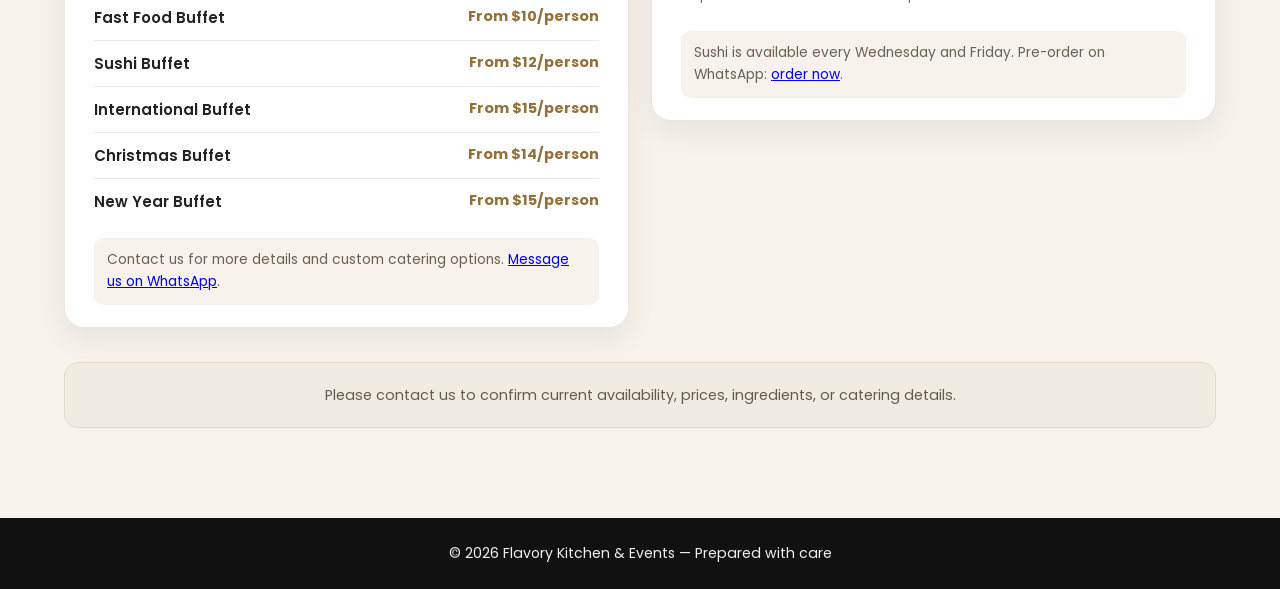
==== commit 02059409: "Update menu links to include 'Top Seller'" ====
--- a/menu.html
+++ b/menu.html
@@ -66,7 +66,7 @@
       <p>Choose a category to jump straight to it. Menu prices are shown in USD.</p>
     </div>
     <nav class="category-nav" aria-label="Menu categories">
-      <a href="#breakfast">Breakfast</a><a href="#appetizers">Appetizers</a><a href="#salads">Salads</a><a href="#burgers">Burgers</a><a href="#pasta">Pasta</a><a href="#pizza">Pizza</a><a href="#grilled">Grilled</a><a href="#fried">Fried</a><a href="#healthy-meals">Healthy Meals</a><a href="#healthy-burgers">Healthy Burgers</a><a href="#catering">Catering</a><a href="#sushi">Sushi</a>
+      <a href="#breakfast">Breakfast</a><a href="#top seller">Top Seller</a><a href="#appetizers">Appetizers</a><a href="#salads">Salads</a><a href="#burgers">Burgers</a><a href="#pasta">Pasta</a><a href="#pizza">Pizza</a><a href="#grilled">Grilled</a><a href="#fried">Fried</a><a href="#healthy-meals">Healthy Meals</a><a href="#healthy-burgers">Healthy Burgers</a><a href="#catering">Catering</a><a href="#sushi">Sushi</a>
     </nav>
     <div class="menu-grid">
       <section class="menu-card" id="breakfast">
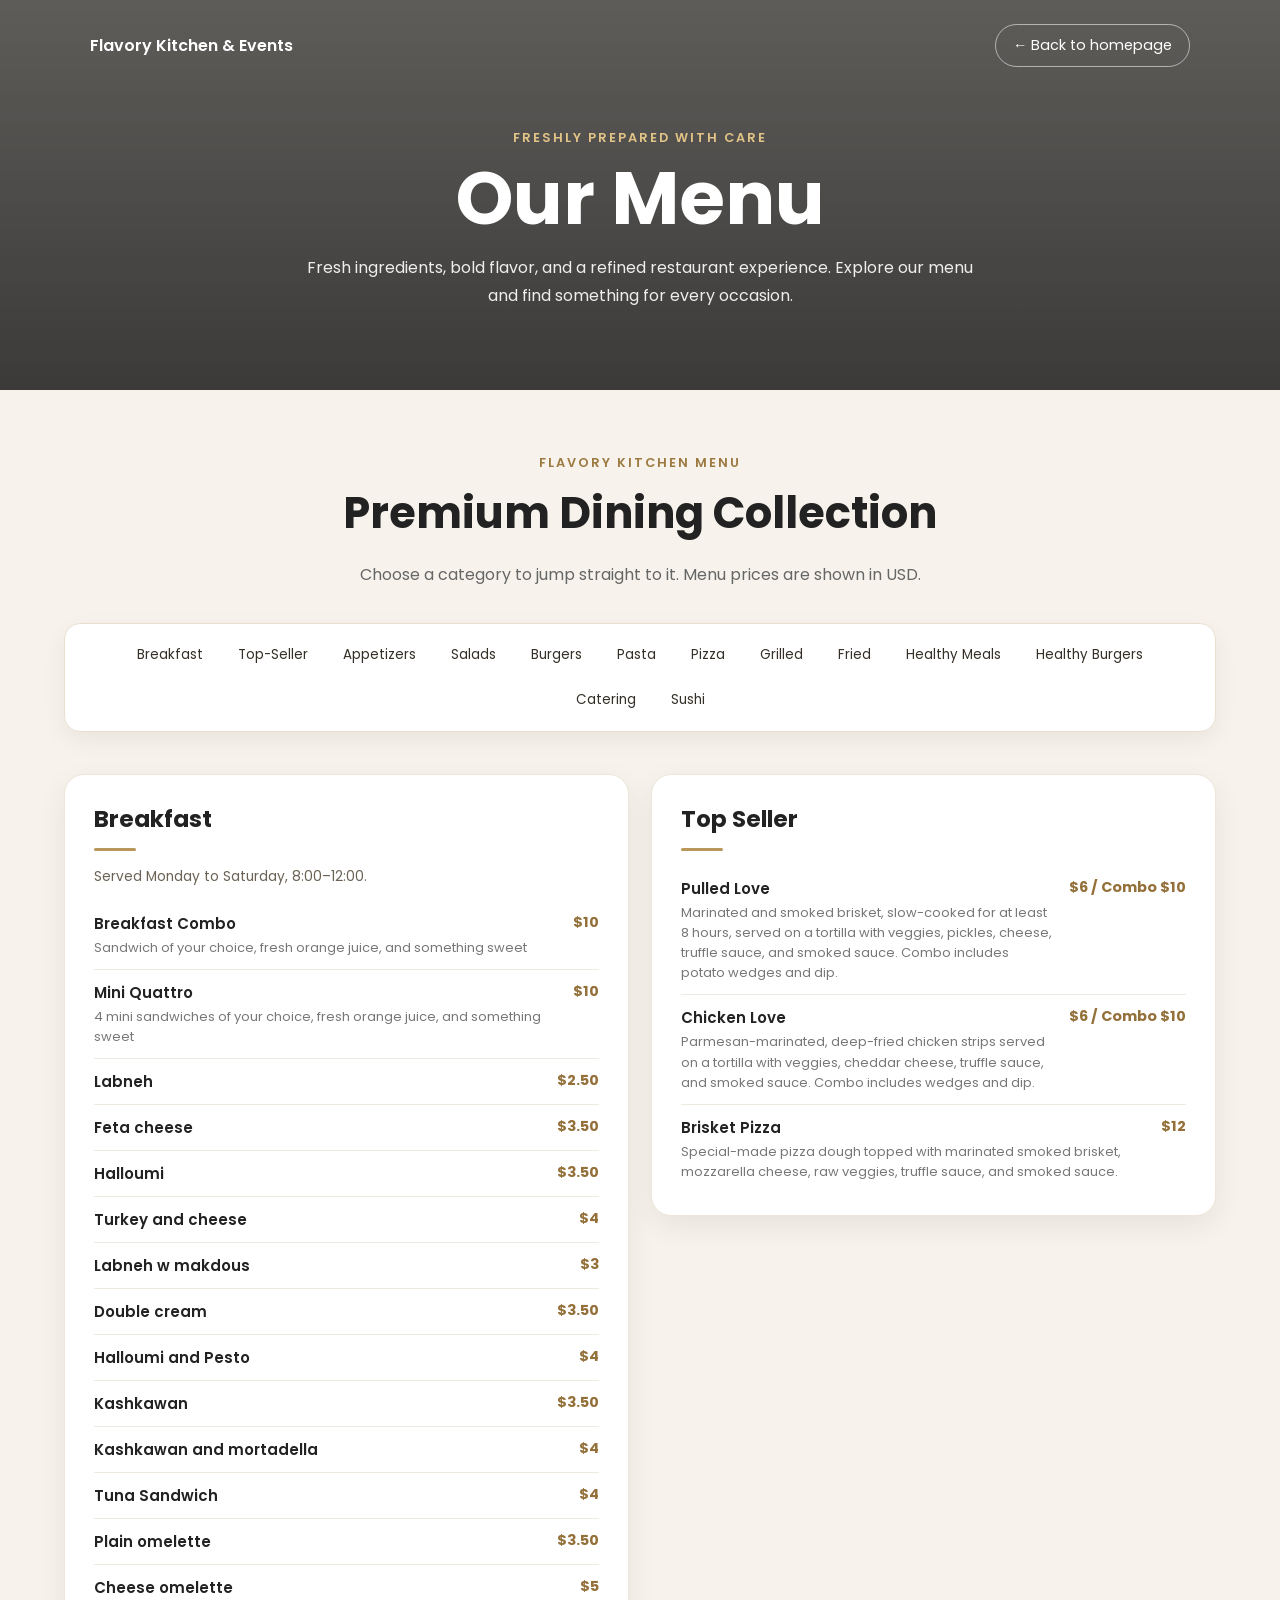
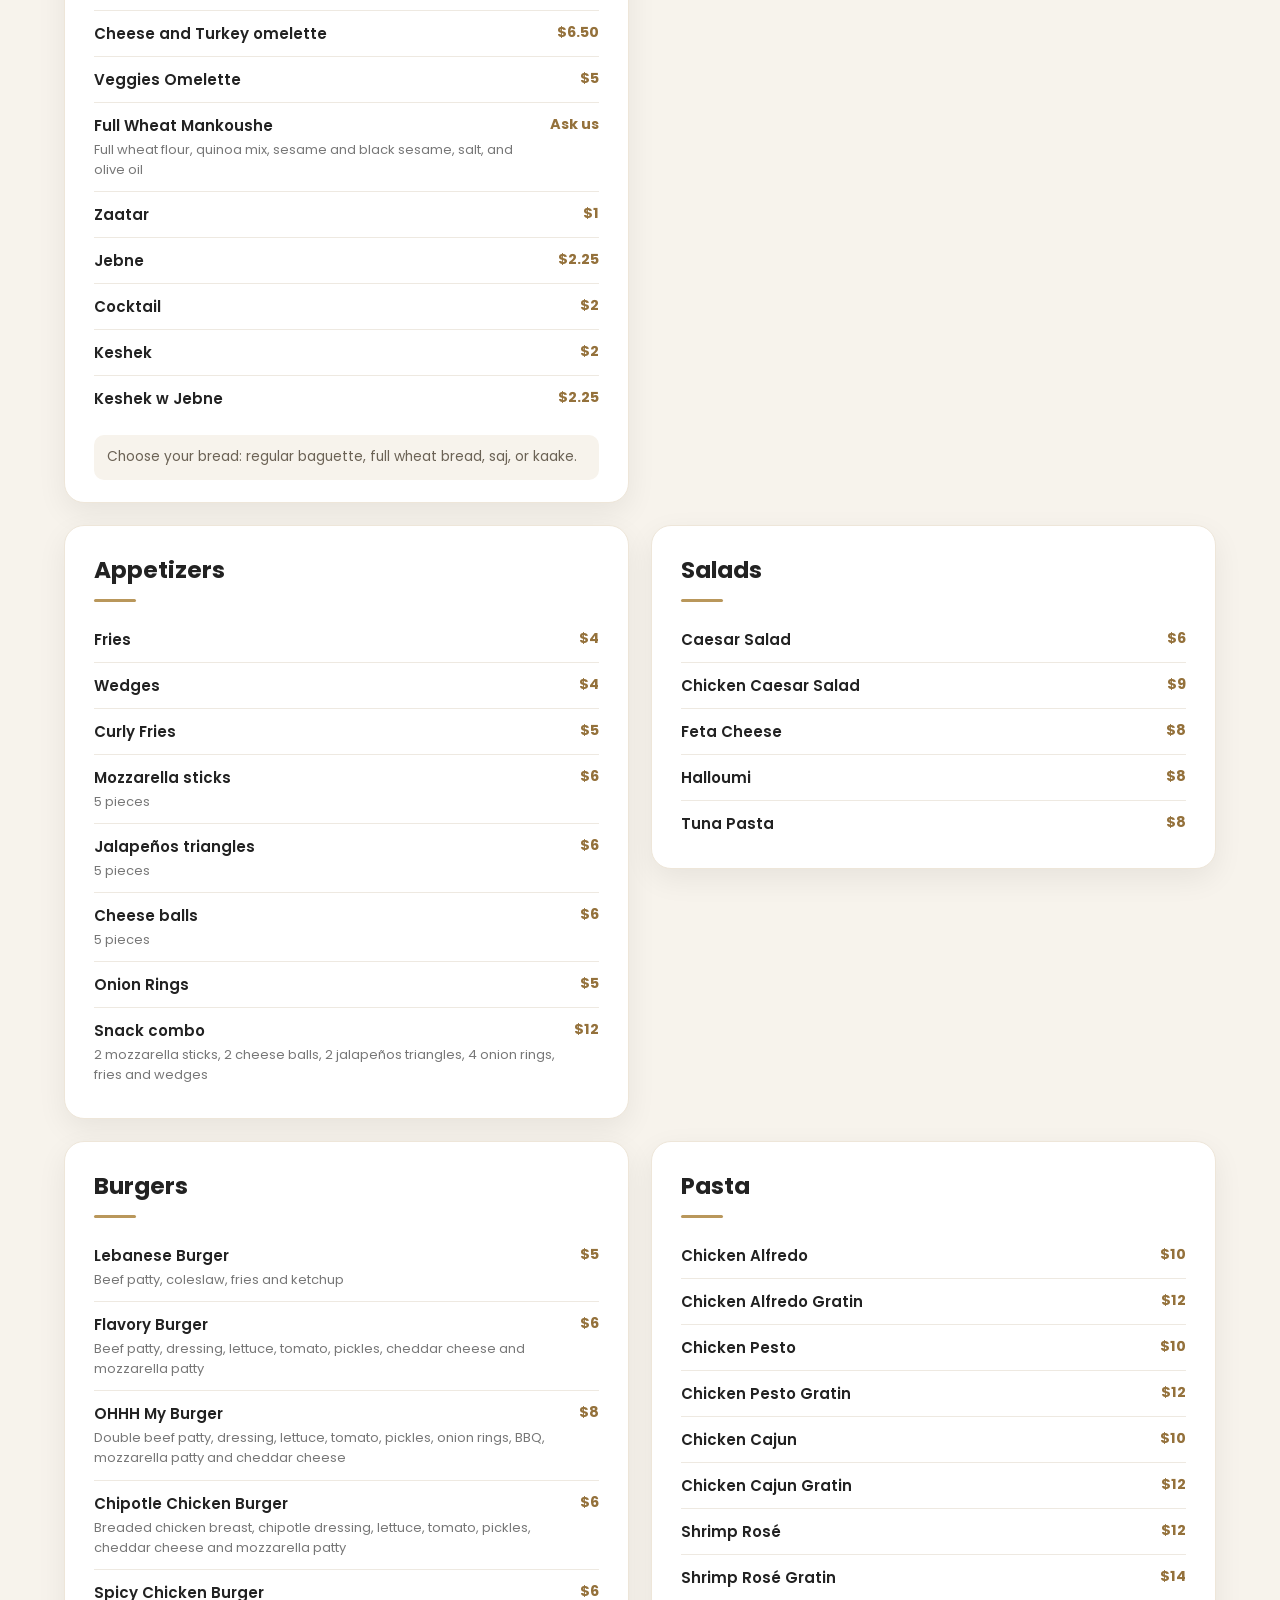
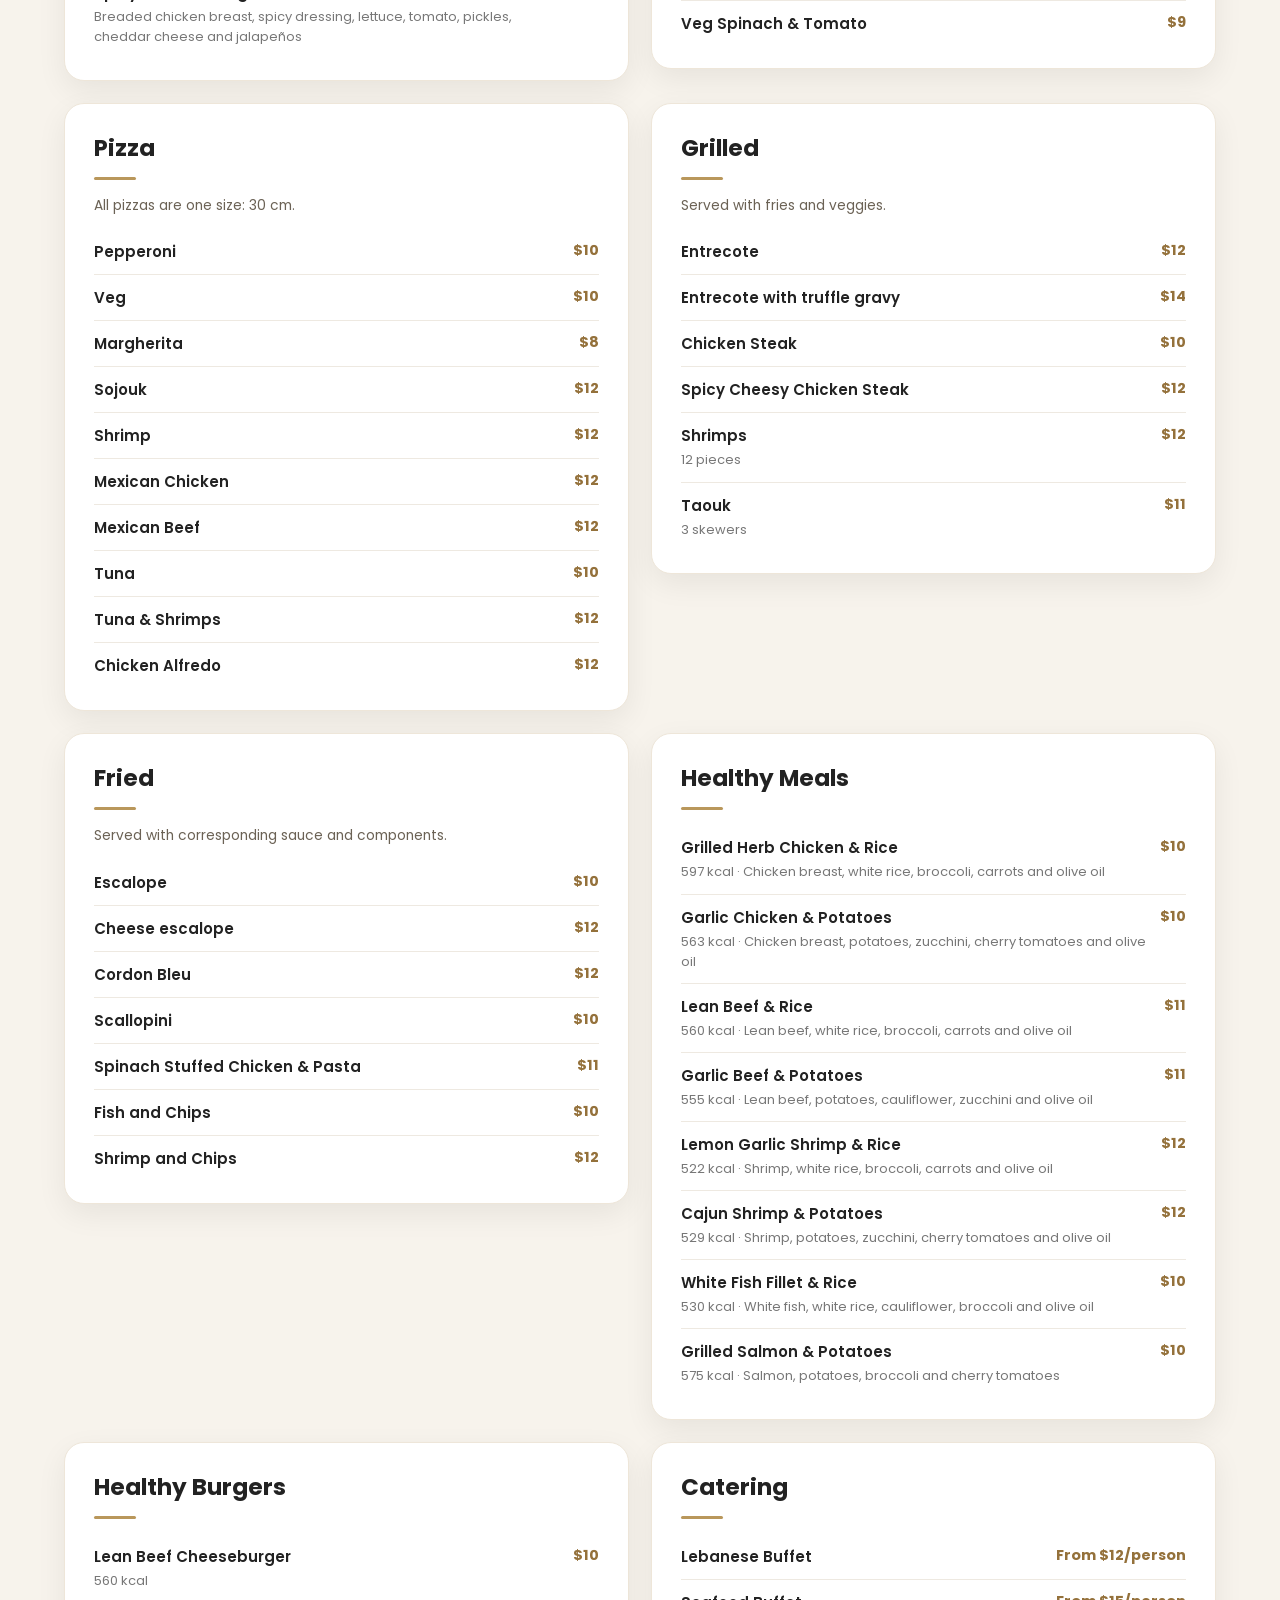
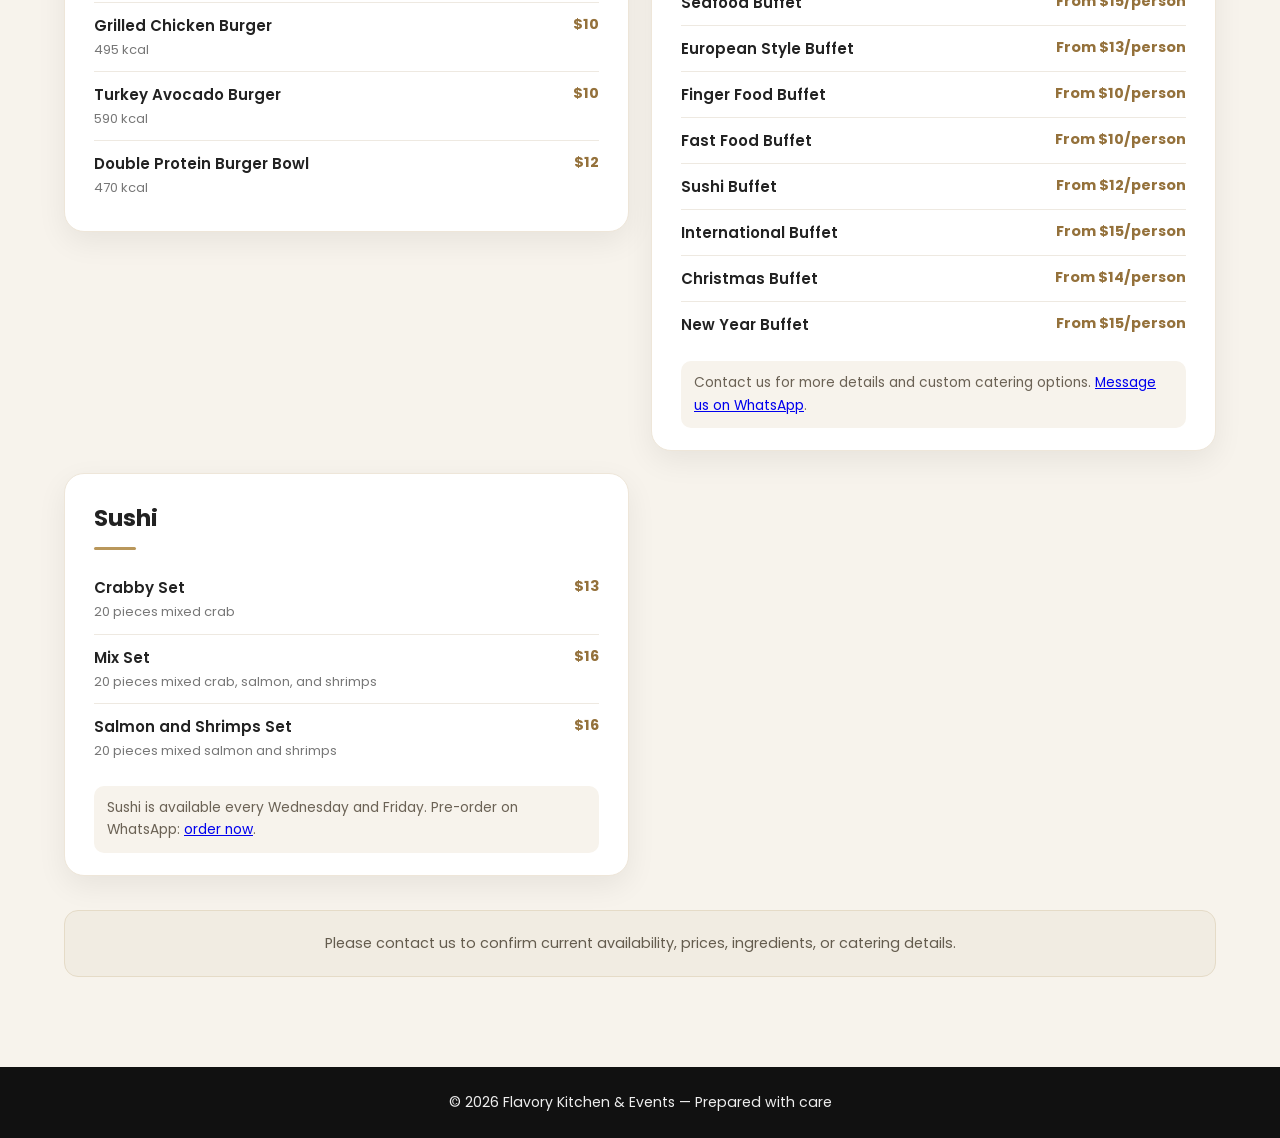
==== commit 28071856: "Fix link IDs in menu navigation" ====
--- a/menu.html
+++ b/menu.html
@@ -66,7 +66,7 @@
       <p>Choose a category to jump straight to it. Menu prices are shown in USD.</p>
     </div>
     <nav class="category-nav" aria-label="Menu categories">
-      <a href="#breakfast">Breakfast</a><a href="#top seller">Top Seller</a><a href="#appetizers">Appetizers</a><a href="#salads">Salads</a><a href="#burgers">Burgers</a><a href="#pasta">Pasta</a><a href="#pizza">Pizza</a><a href="#grilled">Grilled</a><a href="#fried">Fried</a><a href="#healthy-meals">Healthy Meals</a><a href="#healthy-burgers">Healthy Burgers</a><a href="#catering">Catering</a><a href="#sushi">Sushi</a>
+      <a href="#breakfast">Breakfast</a><a href="#top-seller">Top-Seller</a><a href="#appetizers">Appetizers</a><a href="#salads">Salads</a><a href="#burgers">Burgers</a><a href="#pasta">Pasta</a><a href="#pizza">Pizza</a><a href="#grilled">Grilled</a><a href="#fried">Fried</a><a href="#healthy-meals">Healthy Meals</a><a href="#healthy-burgers">Healthy Burgers</a><a href="#catering">Catering</a><a href="#sushi">Sushi</a>
     </nav>
     <div class="menu-grid">
       <section class="menu-card" id="breakfast">
@@ -80,6 +80,41 @@
         </ul>
         <p class="menu-footer-line">Choose your bread: regular baguette, full wheat bread, saj, or kaake.</p>
       </section>
+      <section class="menu-card" id="top-seller">
+  <h2>Top Seller</h2>
+  <div class="rule"></div>
+  <ul class="menu-list">
+    <li>
+      <div>
+        <strong>Pulled Love</strong>
+        <span class="menu-subtext">
+          Marinated and smoked brisket, slow-cooked for at least 8 hours, served on a tortilla with veggies, pickles, cheese, truffle sauce, and smoked sauce.
+          Combo includes potato wedges and dip.
+        </span>
+      </div>
+      <span class="price">$6 / Combo $10</span>
+    </li>
+    <li>
+      <div>
+        <strong>Chicken Love</strong>
+        <span class="menu-subtext">
+          Parmesan-marinated, deep-fried chicken strips served on a tortilla with veggies, cheddar cheese, truffle sauce, and smoked sauce.
+          Combo includes wedges and dip.
+        </span>
+      </div>
+      <span class="price">$6 / Combo $10</span>
+    </li>
+    <li>
+      <div>
+        <strong>Brisket Pizza</strong>
+        <span class="menu-subtext">
+          Special-made pizza dough topped with marinated smoked brisket, mozzarella cheese, raw veggies, truffle sauce, and smoked sauce.
+        </span>
+      </div>
+      <span class="price">$12</span>
+    </li>
+  </ul>
+</section>
       <section class="menu-card" id="appetizers"><h2>Appetizers</h2><div class="rule"></div><ul class="menu-list"><li><div><strong>Fries</strong></div><span class="price">$4</span></li><li><div><strong>Wedges</strong></div><span class="price">$4</span></li><li><div><strong>Curly Fries</strong></div><span class="price">$5</span></li><li><div><strong>Mozzarella sticks</strong><span class="menu-subtext">5 pieces</span></div><span class="price">$6</span></li><li><div><strong>Jalapeños triangles</strong><span class="menu-subtext">5 pieces</span></div><span class="price">$6</span></li><li><div><strong>Cheese balls</strong><span class="menu-subtext">5 pieces</span></div><span class="price">$6</span></li><li><div><strong>Onion Rings</strong></div><span class="price">$5</span></li><li><div><strong>Snack combo</strong><span class="menu-subtext">2 mozzarella sticks, 2 cheese balls, 2 jalapeños triangles, 4 onion rings, fries and wedges</span></div><span class="price">$12</span></li></ul></section>
       <section class="menu-card" id="salads"><h2>Salads</h2><div class="rule"></div><ul class="menu-list"><li><div><strong>Caesar Salad</strong></div><span class="price">$6</span></li><li><div><strong>Chicken Caesar Salad</strong></div><span class="price">$9</span></li><li><div><strong>Feta Cheese</strong></div><span class="price">$8</span></li><li><div><strong>Halloumi</strong></div><span class="price">$8</span></li><li><div><strong>Tuna Pasta</strong></div><span class="price">$8</span></li></ul></section>
       <section class="menu-card" id="burgers"><h2>Burgers</h2><div class="rule"></div><ul class="menu-list"><li><div><strong>Lebanese Burger</strong><span class="menu-subtext">Beef patty, coleslaw, fries and ketchup</span></div><span class="price">$5</span></li><li><div><strong>Flavory Burger</strong><span class="menu-subtext">Beef patty, dressing, lettuce, tomato, pickles, cheddar cheese and mozzarella patty</span></div><span class="price">$6</span></li><li><div><strong>OHHH My Burger</strong><span class="menu-subtext">Double beef patty, dressing, lettuce, tomato, pickles, onion rings, BBQ, mozzarella patty and cheddar cheese</span></div><span class="price">$8</span></li><li><div><strong>Chipotle Chicken Burger</strong><span class="menu-subtext">Breaded chicken breast, chipotle dressing, lettuce, tomato, pickles, cheddar cheese and mozzarella patty</span></div><span class="price">$6</span></li><li><div><strong>Spicy Chicken Burger</strong><span class="menu-subtext">Breaded chicken breast, spicy dressing, lettuce, tomato, pickles, cheddar cheese and jalapeños</span></div><span class="price">$6</span></li></ul></section>
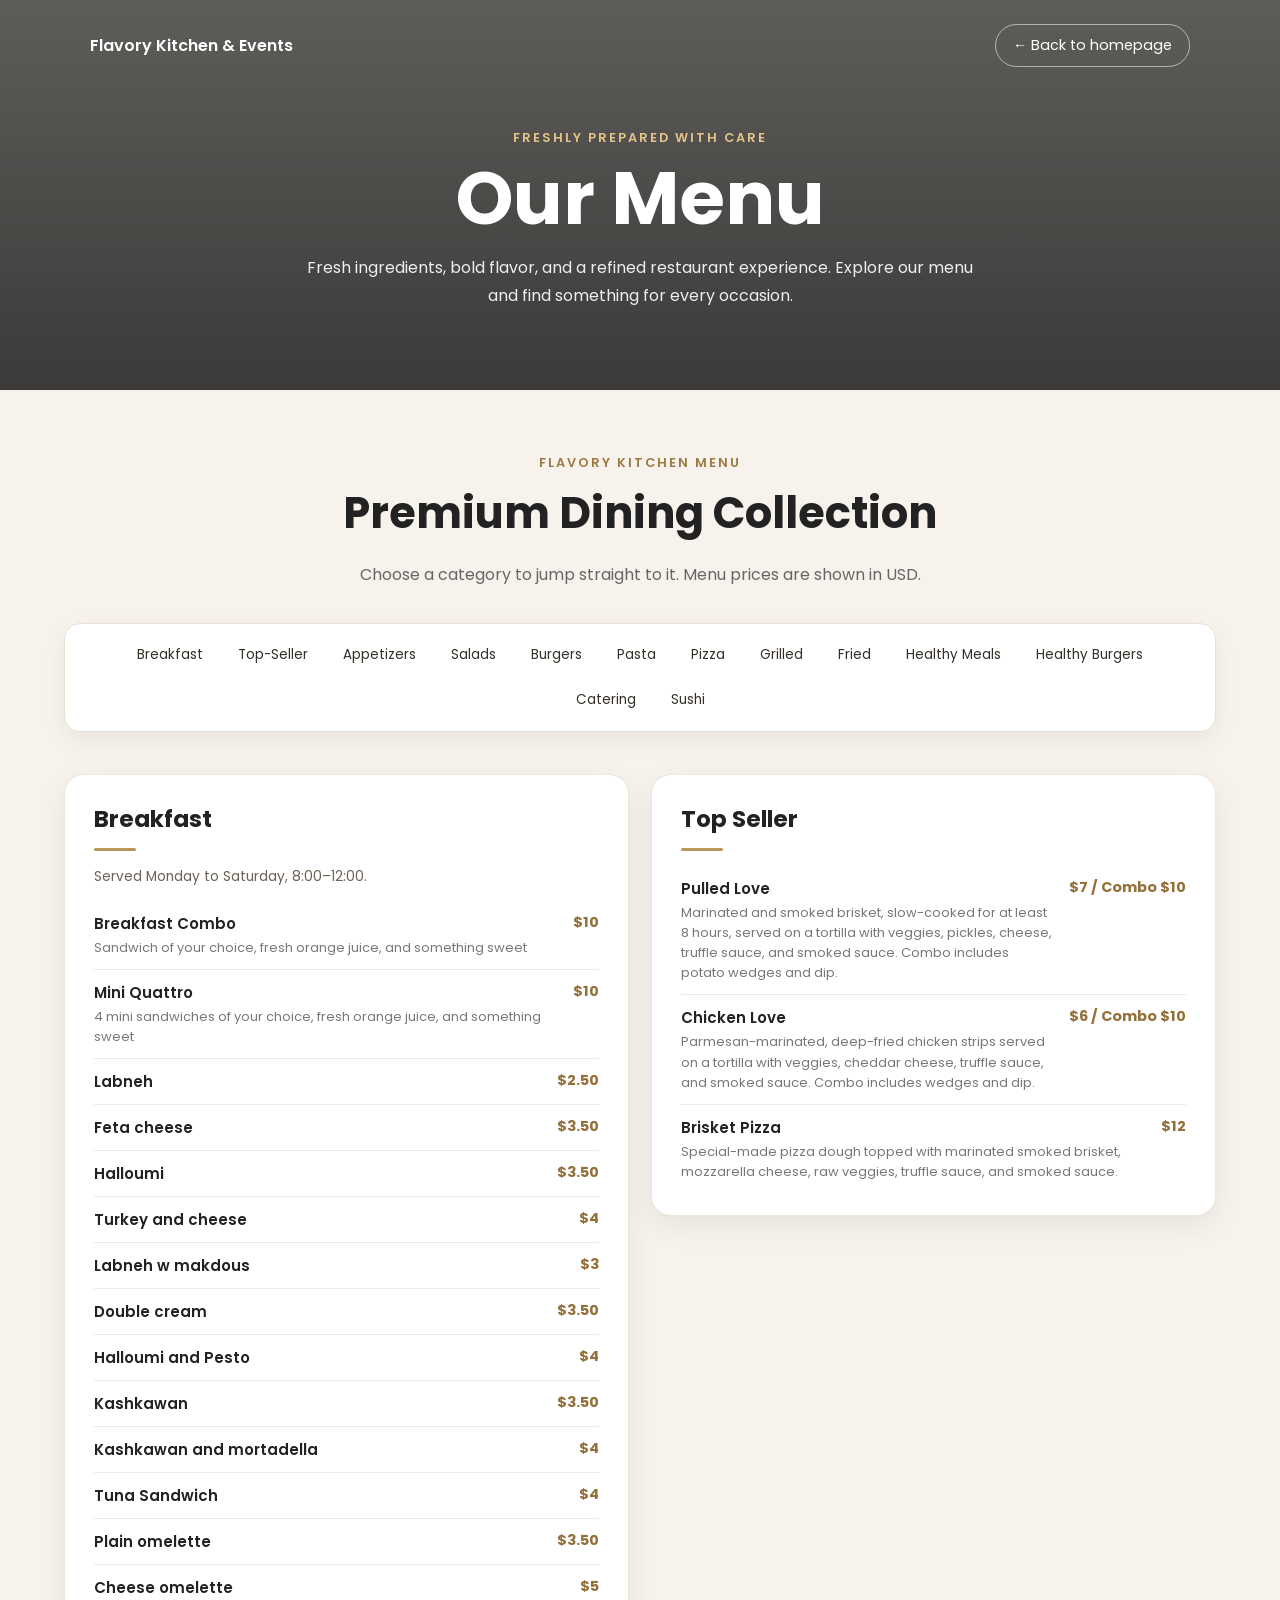
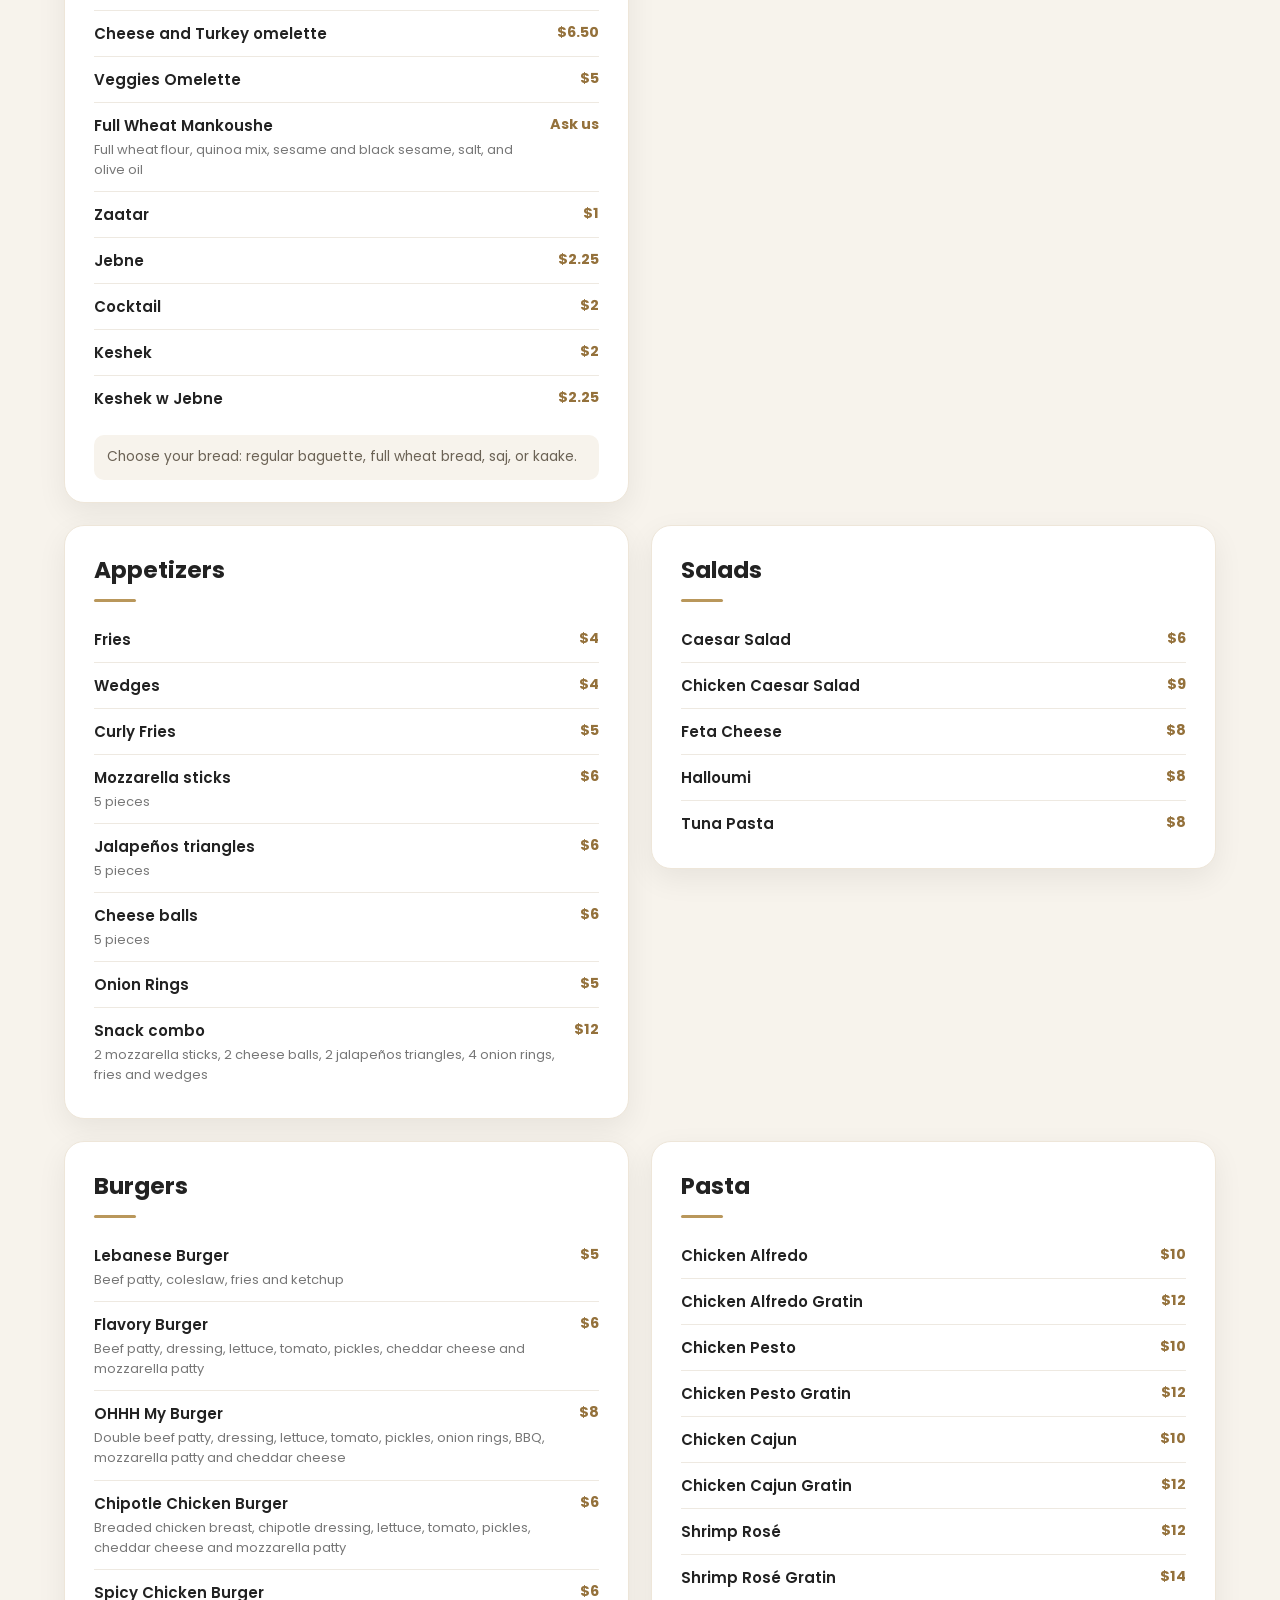
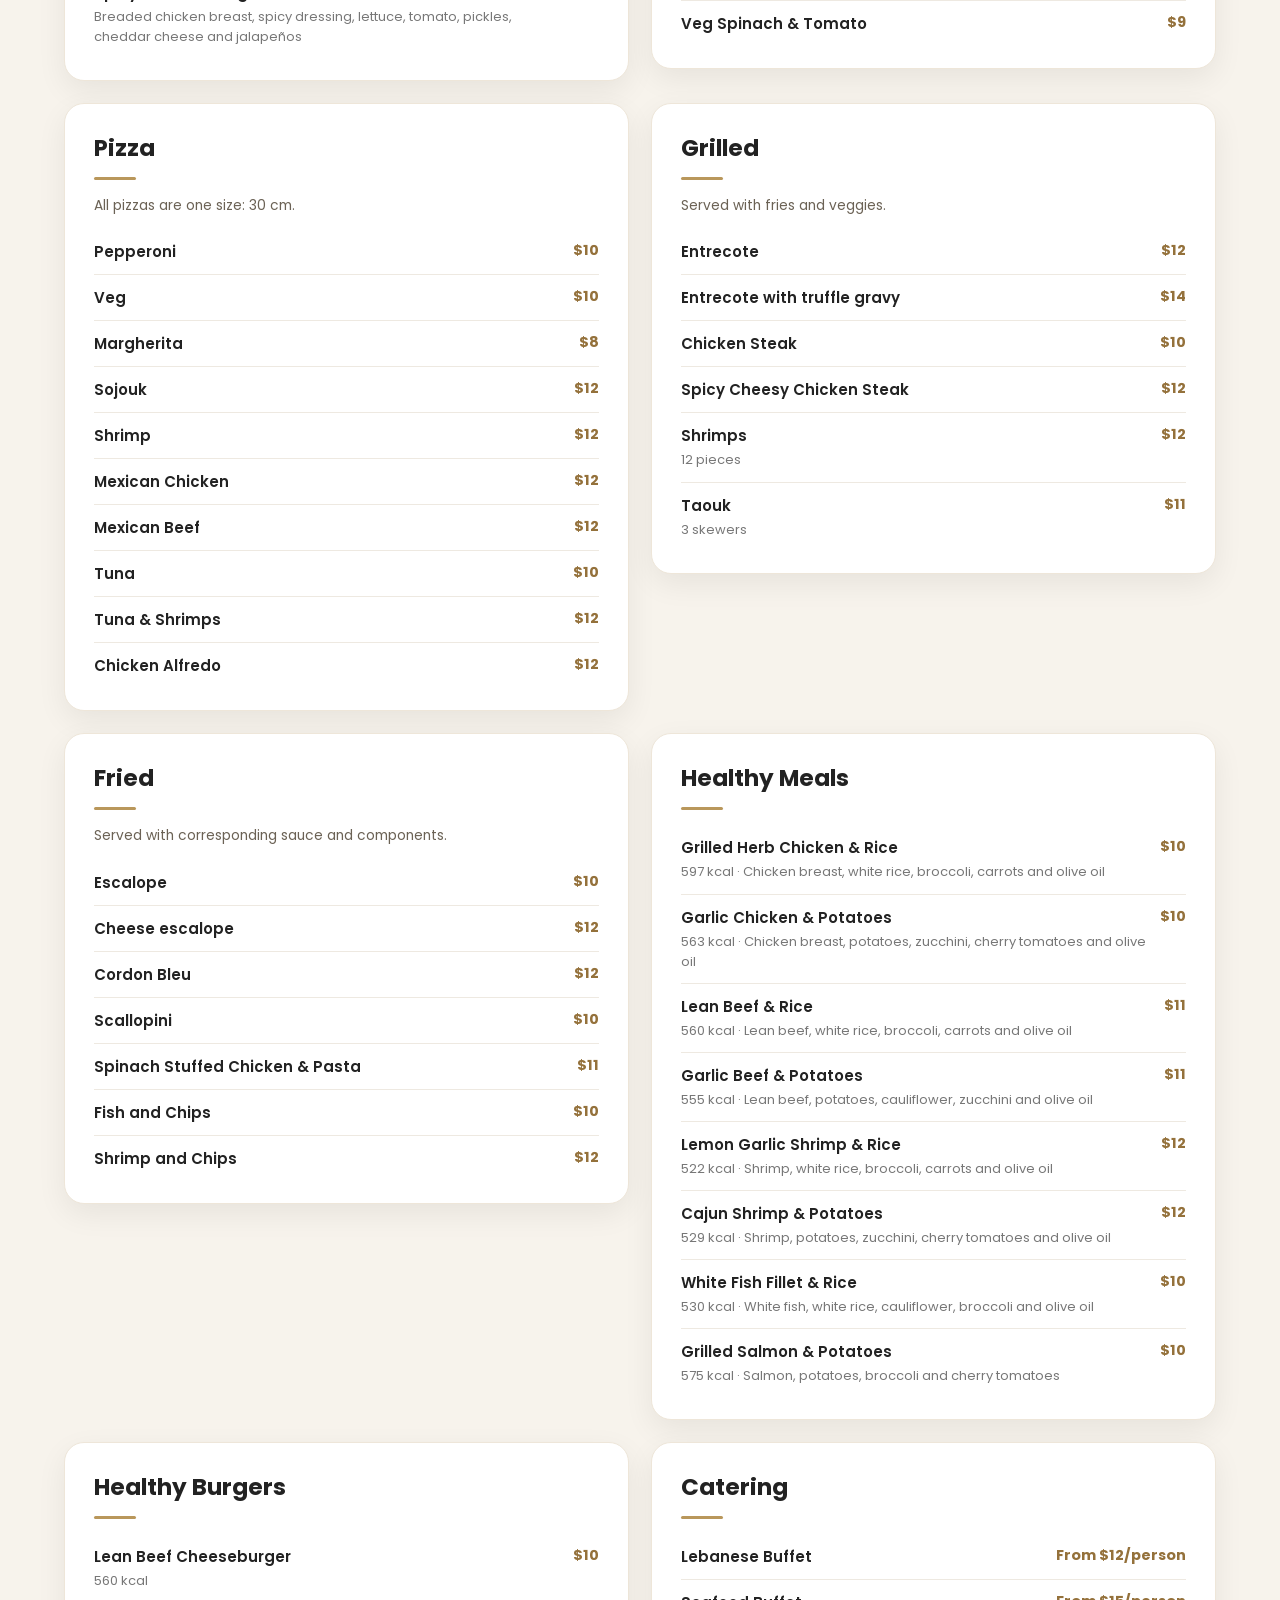
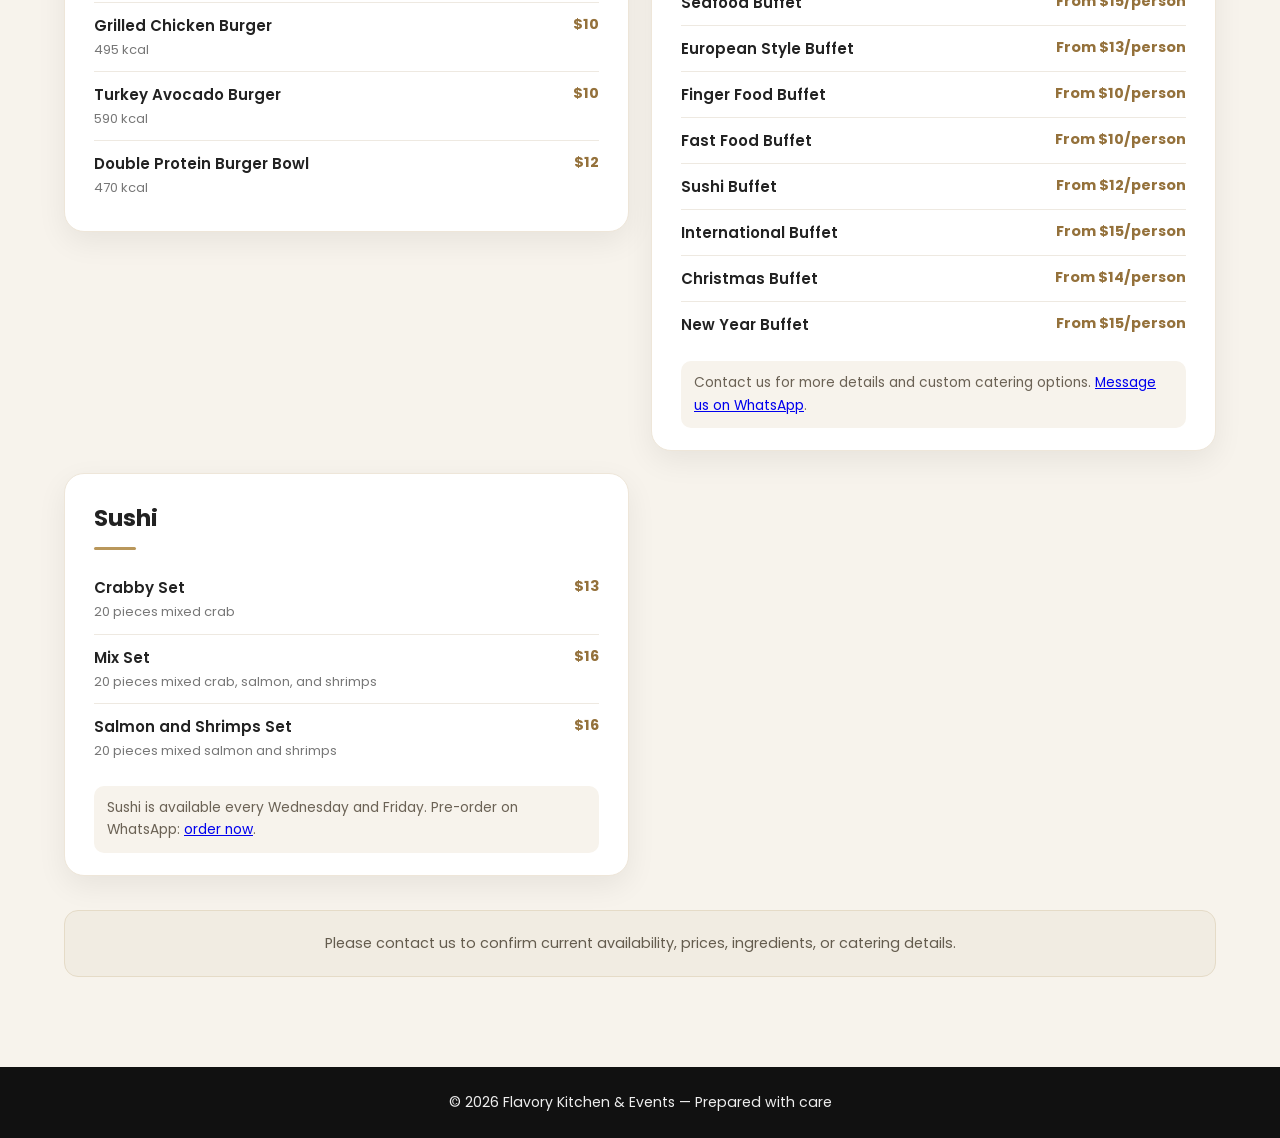
==== commit 815f8513: "Update menu.html" ====
--- a/menu.html
+++ b/menu.html
@@ -92,7 +92,7 @@
           Combo includes potato wedges and dip.
         </span>
       </div>
-      <span class="price">$6 / Combo $10</span>
+      <span class="price">$7 / Combo $10</span>
     </li>
     <li>
       <div>
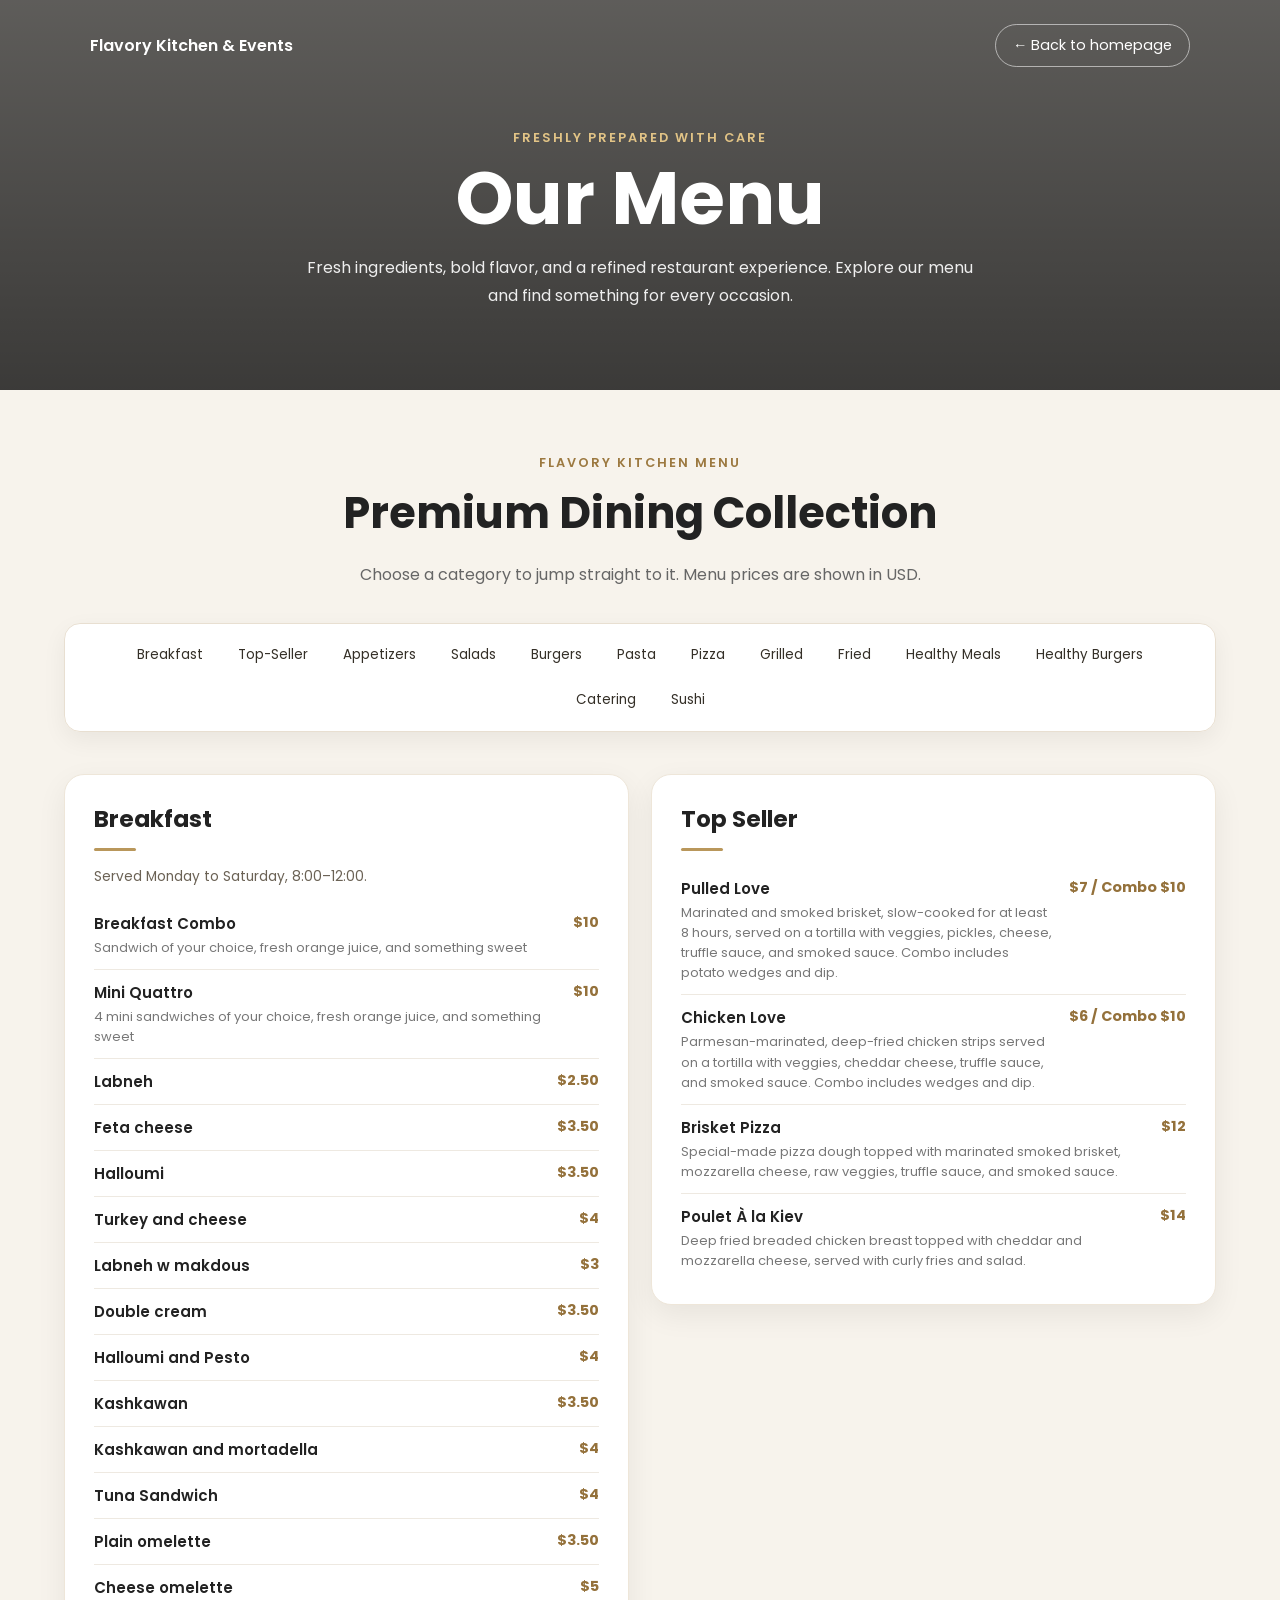
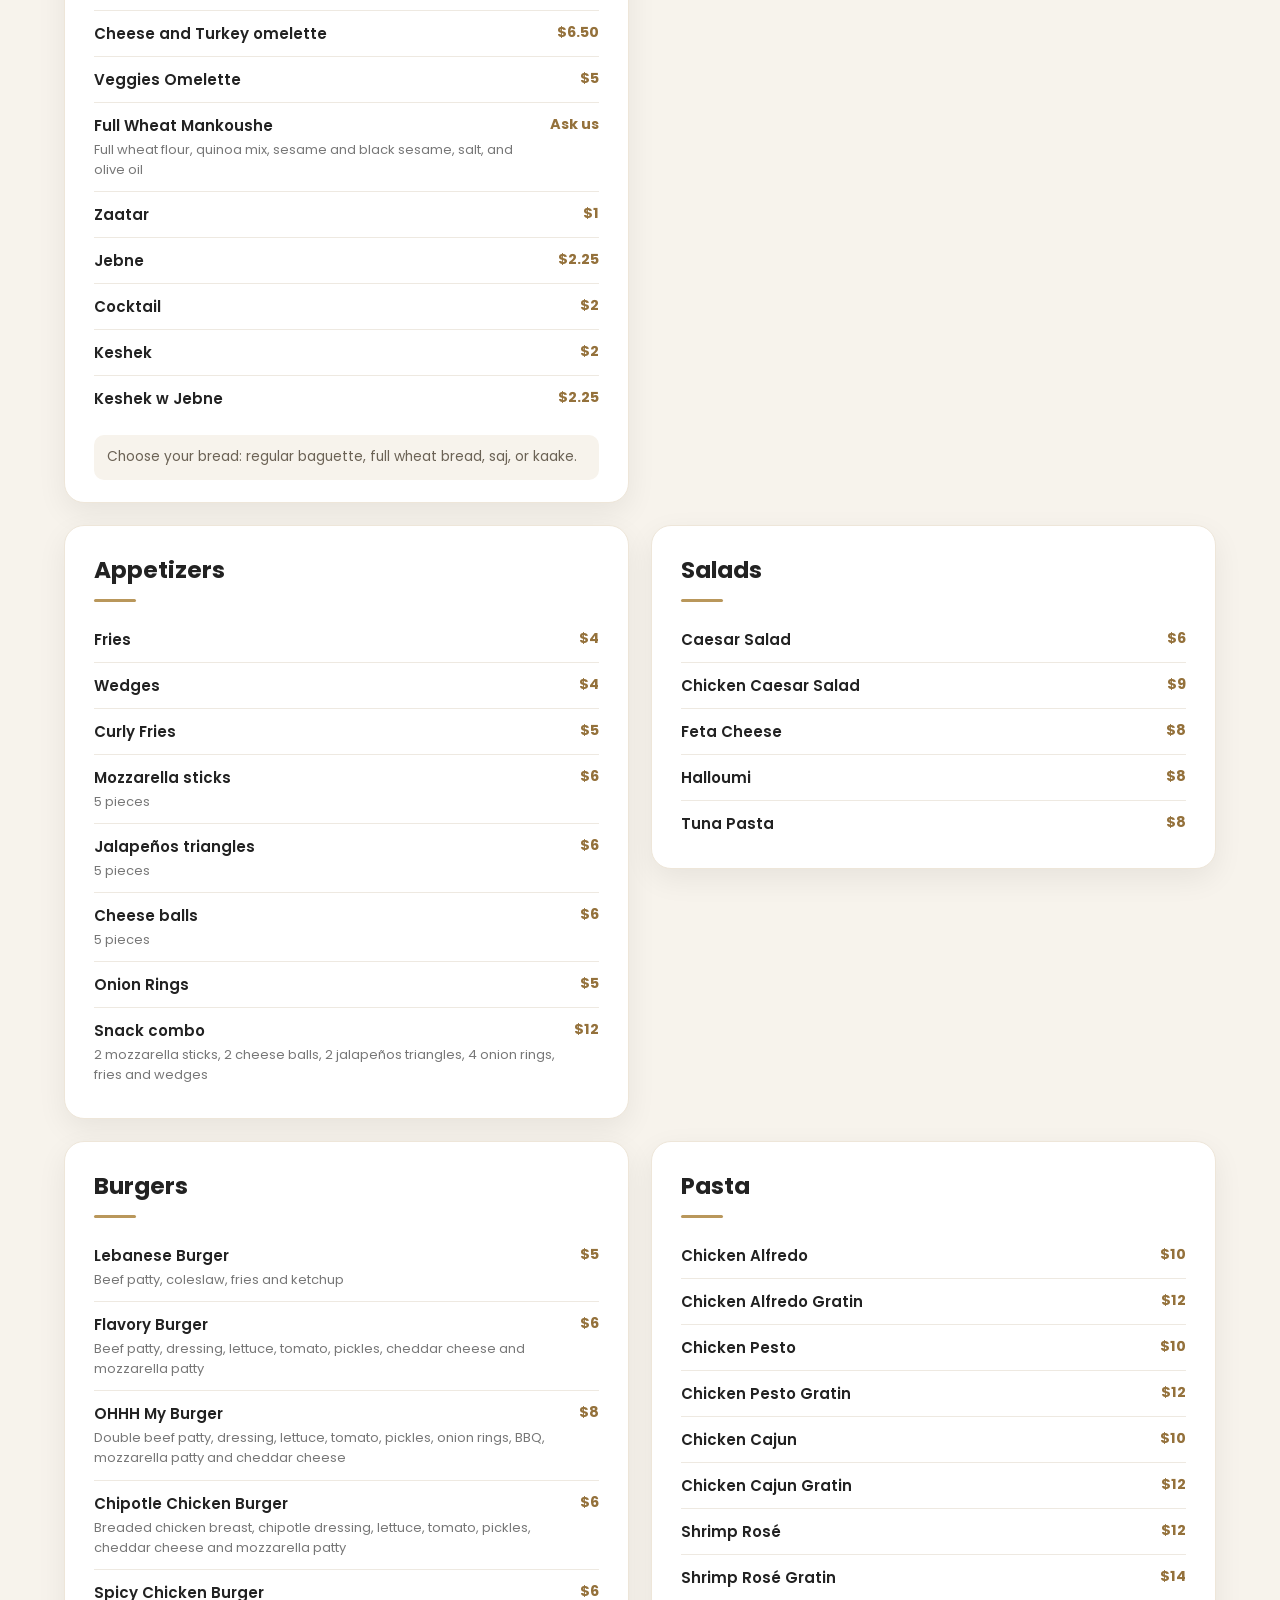
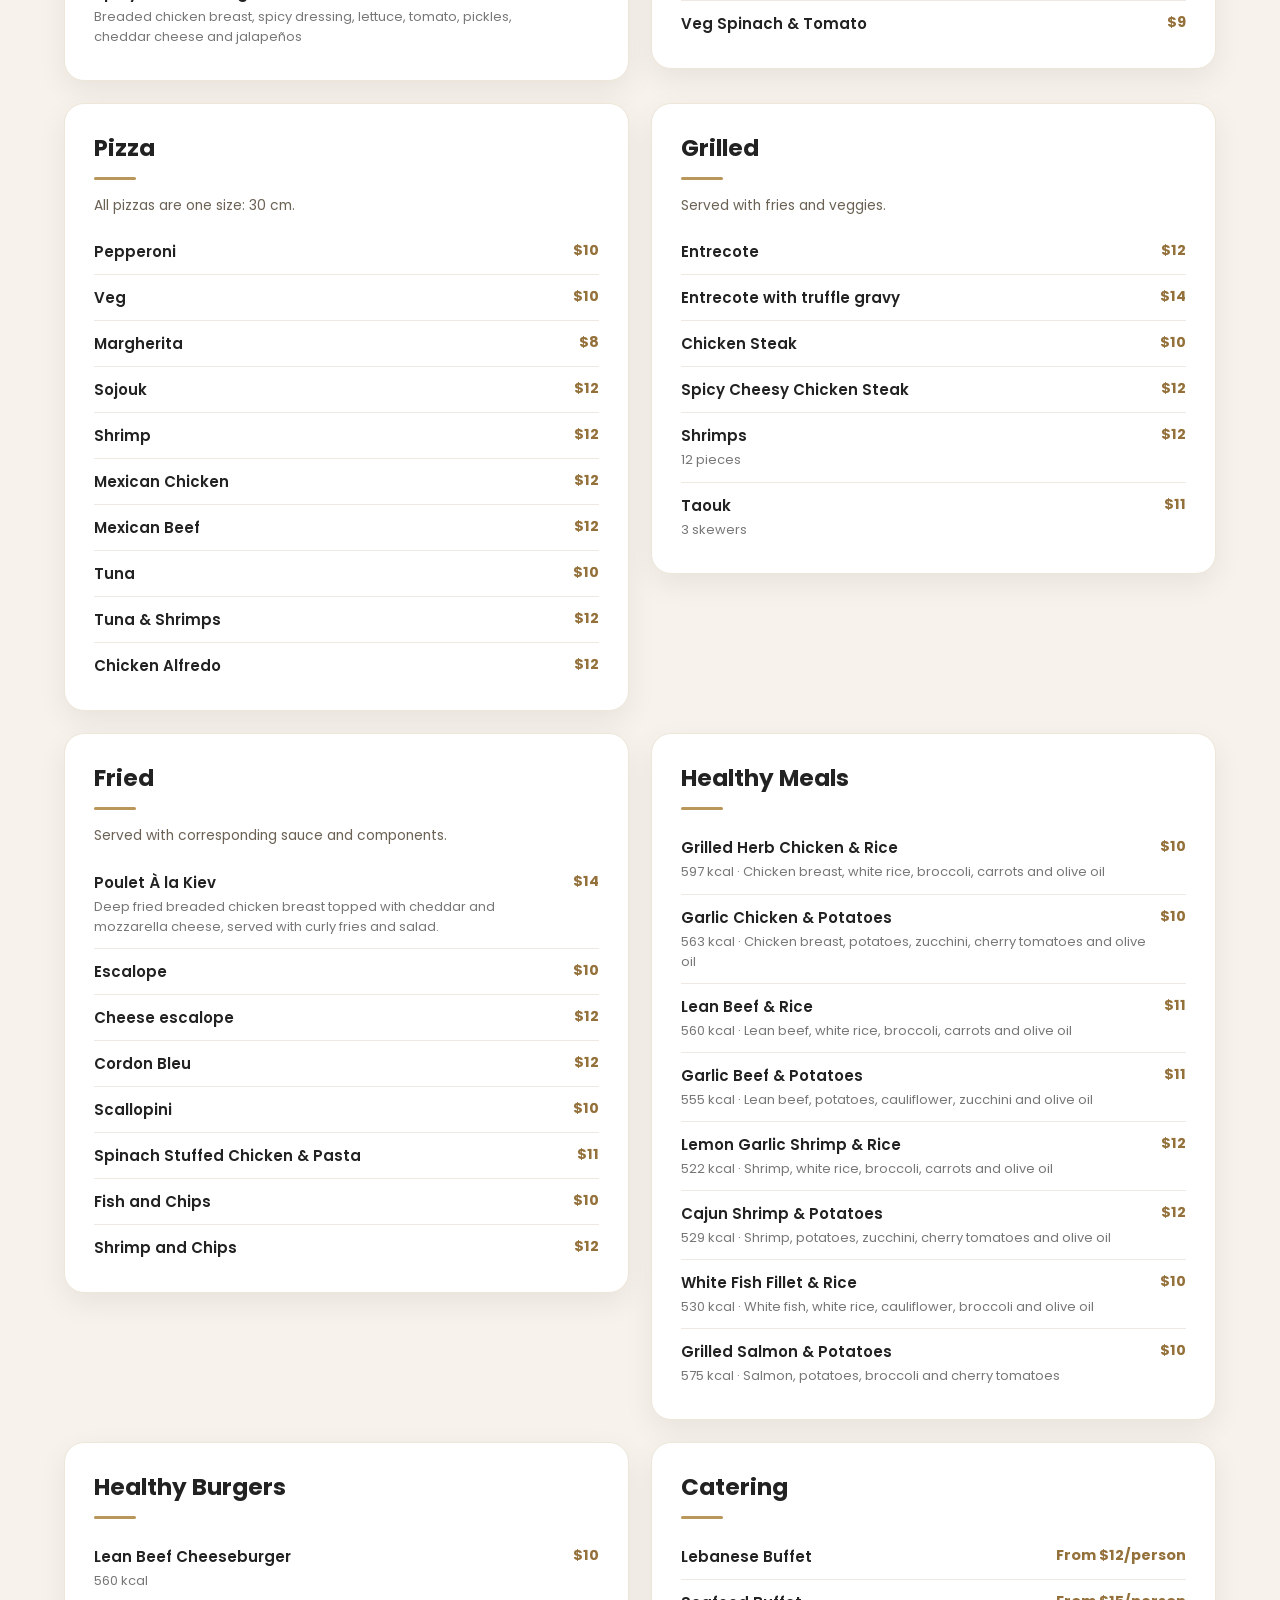
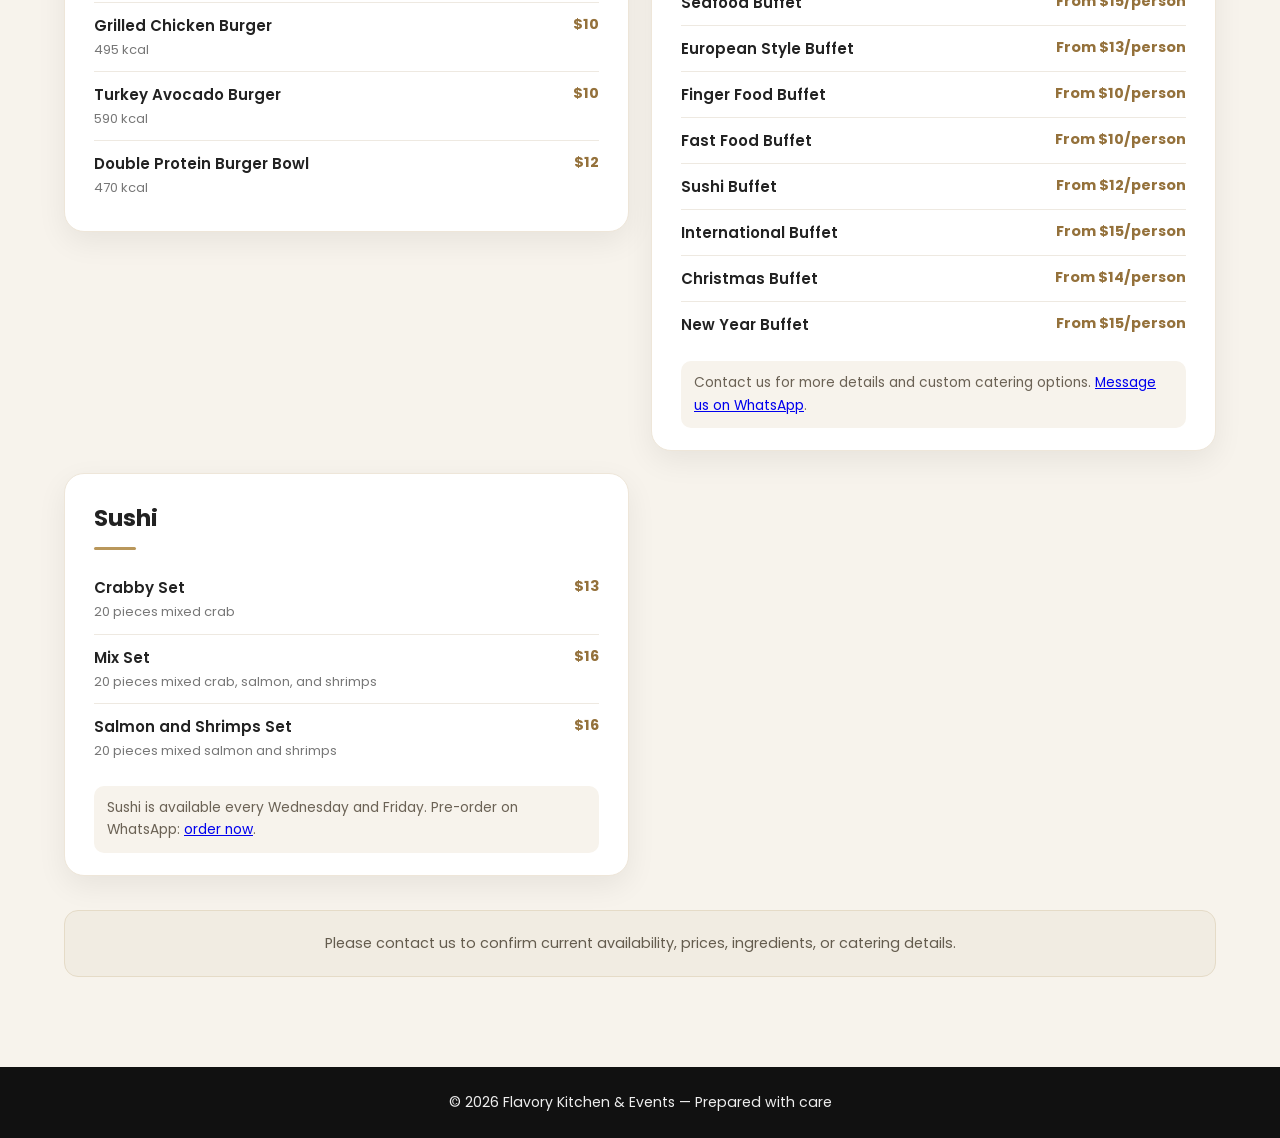
==== commit b185b2c2: "Add Poulet À la Kiev to Top Seller and Fried" ====
--- a/menu.html
+++ b/menu.html
@@ -113,6 +113,7 @@
       </div>
       <span class="price">$12</span>
     </li>
+    <li><div><strong>Poulet À la Kiev</strong><span class="menu-subtext">Deep fried breaded chicken breast topped with cheddar and mozzarella cheese, served with curly fries and salad.</span></div><span class="price">$14</span></li>
   </ul>
 </section>
       <section class="menu-card" id="appetizers"><h2>Appetizers</h2><div class="rule"></div><ul class="menu-list"><li><div><strong>Fries</strong></div><span class="price">$4</span></li><li><div><strong>Wedges</strong></div><span class="price">$4</span></li><li><div><strong>Curly Fries</strong></div><span class="price">$5</span></li><li><div><strong>Mozzarella sticks</strong><span class="menu-subtext">5 pieces</span></div><span class="price">$6</span></li><li><div><strong>Jalapeños triangles</strong><span class="menu-subtext">5 pieces</span></div><span class="price">$6</span></li><li><div><strong>Cheese balls</strong><span class="menu-subtext">5 pieces</span></div><span class="price">$6</span></li><li><div><strong>Onion Rings</strong></div><span class="price">$5</span></li><li><div><strong>Snack combo</strong><span class="menu-subtext">2 mozzarella sticks, 2 cheese balls, 2 jalapeños triangles, 4 onion rings, fries and wedges</span></div><span class="price">$12</span></li></ul></section>
@@ -121,7 +122,7 @@
       <section class="menu-card" id="pasta"><h2>Pasta</h2><div class="rule"></div><ul class="menu-list"><li><div><strong>Chicken Alfredo</strong></div><span class="price">$10</span></li><li><div><strong>Chicken Alfredo Gratin</strong></div><span class="price">$12</span></li><li><div><strong>Chicken Pesto</strong></div><span class="price">$10</span></li><li><div><strong>Chicken Pesto Gratin</strong></div><span class="price">$12</span></li><li><div><strong>Chicken Cajun</strong></div><span class="price">$10</span></li><li><div><strong>Chicken Cajun Gratin</strong></div><span class="price">$12</span></li><li><div><strong>Shrimp Rosé</strong></div><span class="price">$12</span></li><li><div><strong>Shrimp Rosé Gratin</strong></div><span class="price">$14</span></li><li><div><strong>Veg Spinach &amp; Tomato</strong></div><span class="price">$9</span></li></ul></section>
       <section class="menu-card" id="pizza"><h2>Pizza</h2><div class="rule"></div><p class="menu-note">All pizzas are one size: 30 cm.</p><ul class="menu-list"><li><div><strong>Pepperoni</strong></div><span class="price">$10</span></li><li><div><strong>Veg</strong></div><span class="price">$10</span></li><li><div><strong>Margherita</strong></div><span class="price">$8</span></li><li><div><strong>Sojouk</strong></div><span class="price">$12</span></li><li><div><strong>Shrimp</strong></div><span class="price">$12</span></li><li><div><strong>Mexican Chicken</strong></div><span class="price">$12</span></li><li><div><strong>Mexican Beef</strong></div><span class="price">$12</span></li><li><div><strong>Tuna</strong></div><span class="price">$10</span></li><li><div><strong>Tuna &amp; Shrimps</strong></div><span class="price">$12</span></li><li><div><strong>Chicken Alfredo</strong></div><span class="price">$12</span></li></ul></section>
       <section class="menu-card" id="grilled"><h2>Grilled</h2><div class="rule"></div><p class="menu-note">Served with fries and veggies.</p><ul class="menu-list"><li><div><strong>Entrecote</strong></div><span class="price">$12</span></li><li><div><strong>Entrecote with truffle gravy</strong></div><span class="price">$14</span></li><li><div><strong>Chicken Steak</strong></div><span class="price">$10</span></li><li><div><strong>Spicy Cheesy Chicken Steak</strong></div><span class="price">$12</span></li><li><div><strong>Shrimps</strong><span class="menu-subtext">12 pieces</span></div><span class="price">$12</span></li><li><div><strong>Taouk</strong><span class="menu-subtext">3 skewers</span></div><span class="price">$11</span></li></ul></section>
-      <section class="menu-card" id="fried"><h2>Fried</h2><div class="rule"></div><p class="menu-note">Served with corresponding sauce and components.</p><ul class="menu-list"><li><div><strong>Escalope</strong></div><span class="price">$10</span></li><li><div><strong>Cheese escalope</strong></div><span class="price">$12</span></li><li><div><strong>Cordon Bleu</strong></div><span class="price">$12</span></li><li><div><strong>Scallopini</strong></div><span class="price">$10</span></li><li><div><strong>Spinach Stuffed Chicken &amp; Pasta</strong></div><span class="price">$11</span></li><li><div><strong>Fish and Chips</strong></div><span class="price">$10</span></li><li><div><strong>Shrimp and Chips</strong></div><span class="price">$12</span></li></ul></section>
+      <section class="menu-card" id="fried"><h2>Fried</h2><div class="rule"></div><p class="menu-note">Served with corresponding sauce and components.</p><ul class="menu-list"><li><div><strong>Poulet À la Kiev</strong><span class="menu-subtext">Deep fried breaded chicken breast topped with cheddar and mozzarella cheese, served with curly fries and salad.</span></div><span class="price">$14</span></li><li><div><strong>Escalope</strong></div><span class="price">$10</span></li><li><div><strong>Cheese escalope</strong></div><span class="price">$12</span></li><li><div><strong>Cordon Bleu</strong></div><span class="price">$12</span></li><li><div><strong>Scallopini</strong></div><span class="price">$10</span></li><li><div><strong>Spinach Stuffed Chicken &amp; Pasta</strong></div><span class="price">$11</span></li><li><div><strong>Fish and Chips</strong></div><span class="price">$10</span></li><li><div><strong>Shrimp and Chips</strong></div><span class="price">$12</span></li></ul></section>
       <section class="menu-card" id="healthy-meals">
         <h2>Healthy Meals</h2><div class="rule"></div>
         <ul class="menu-list">
